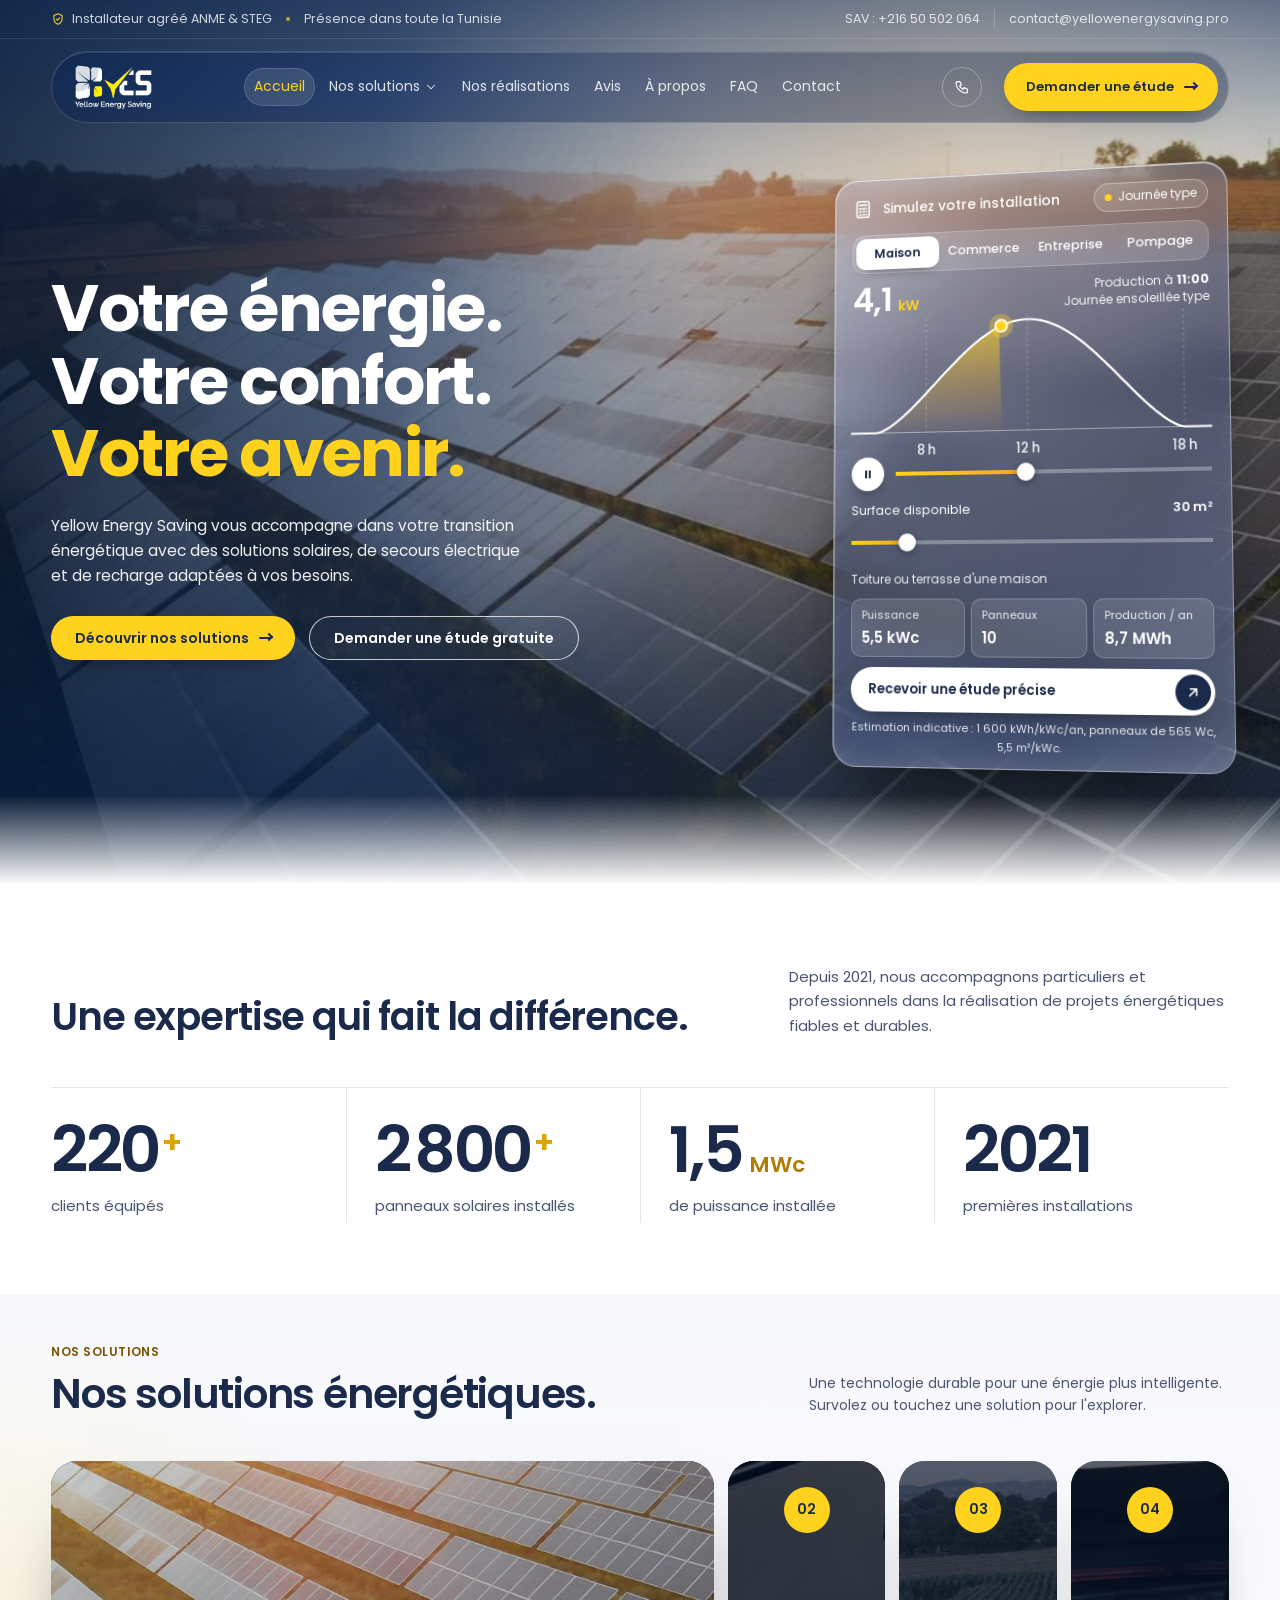
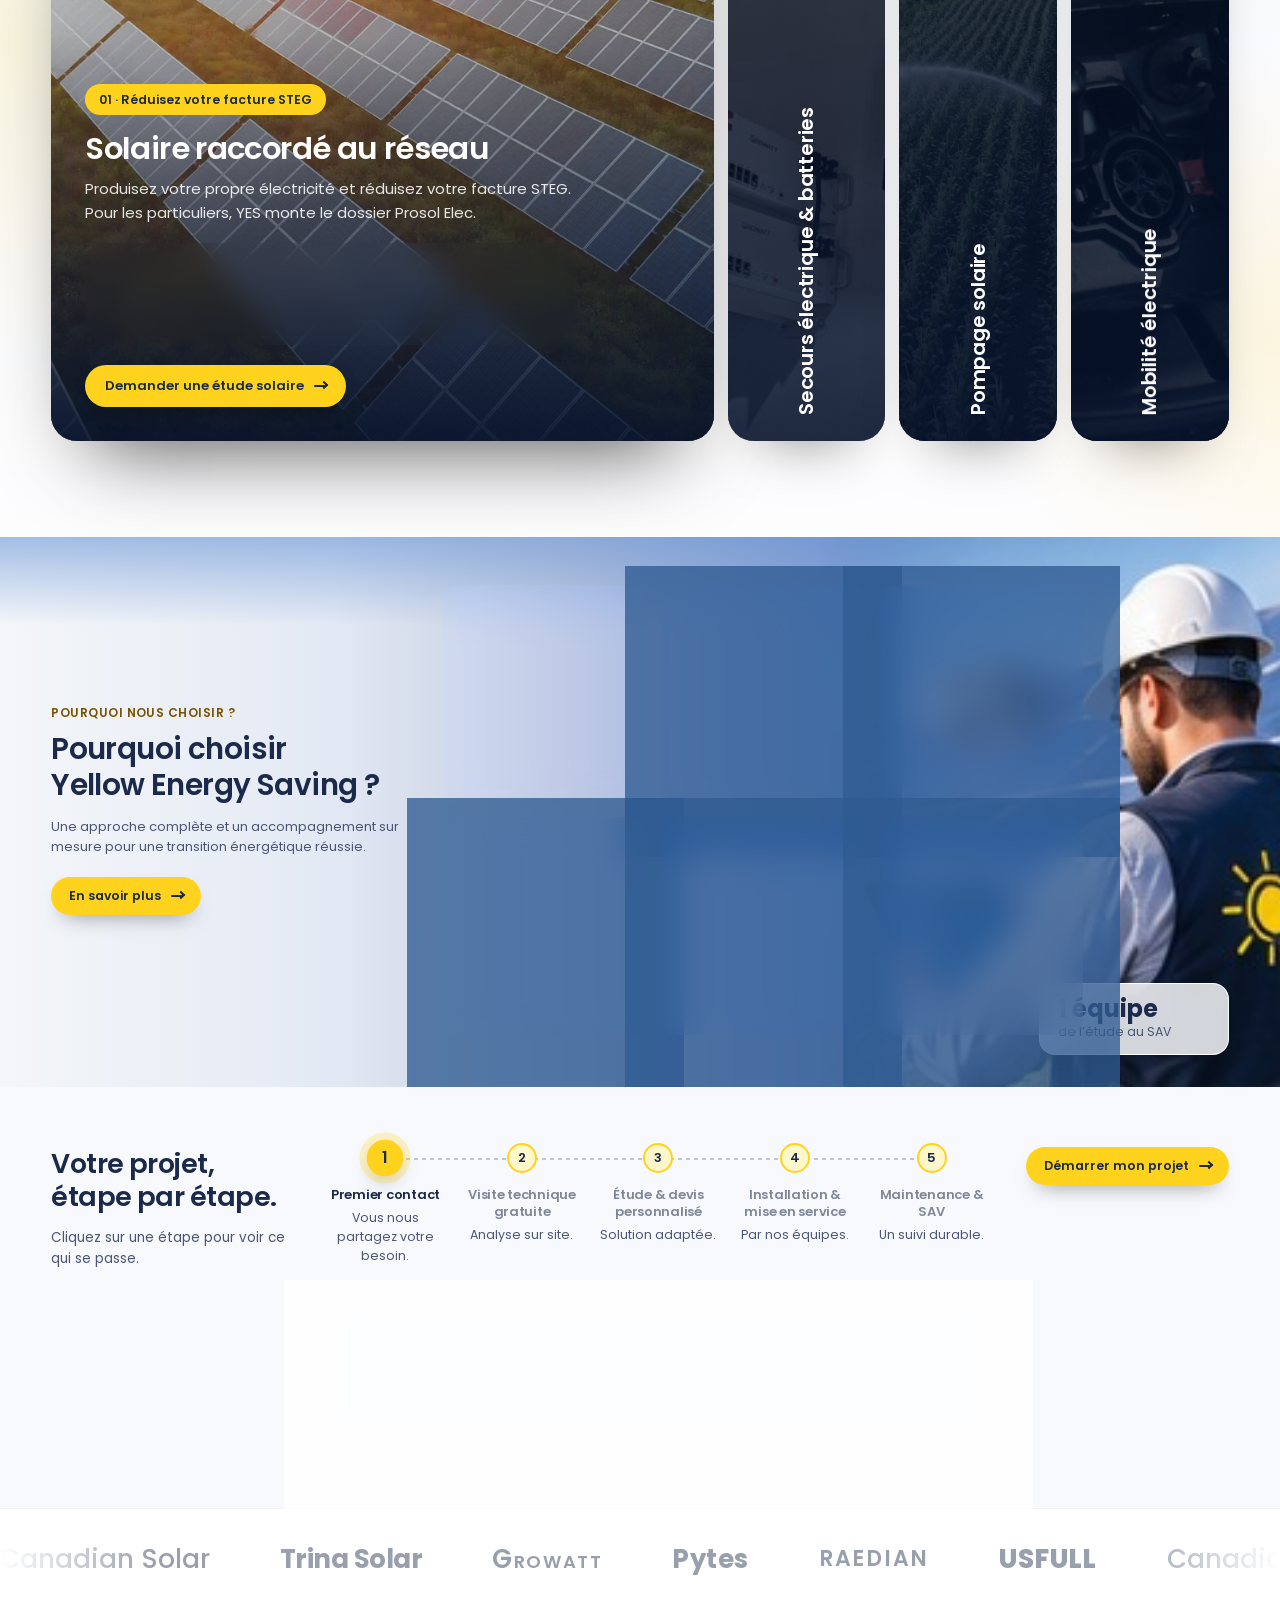
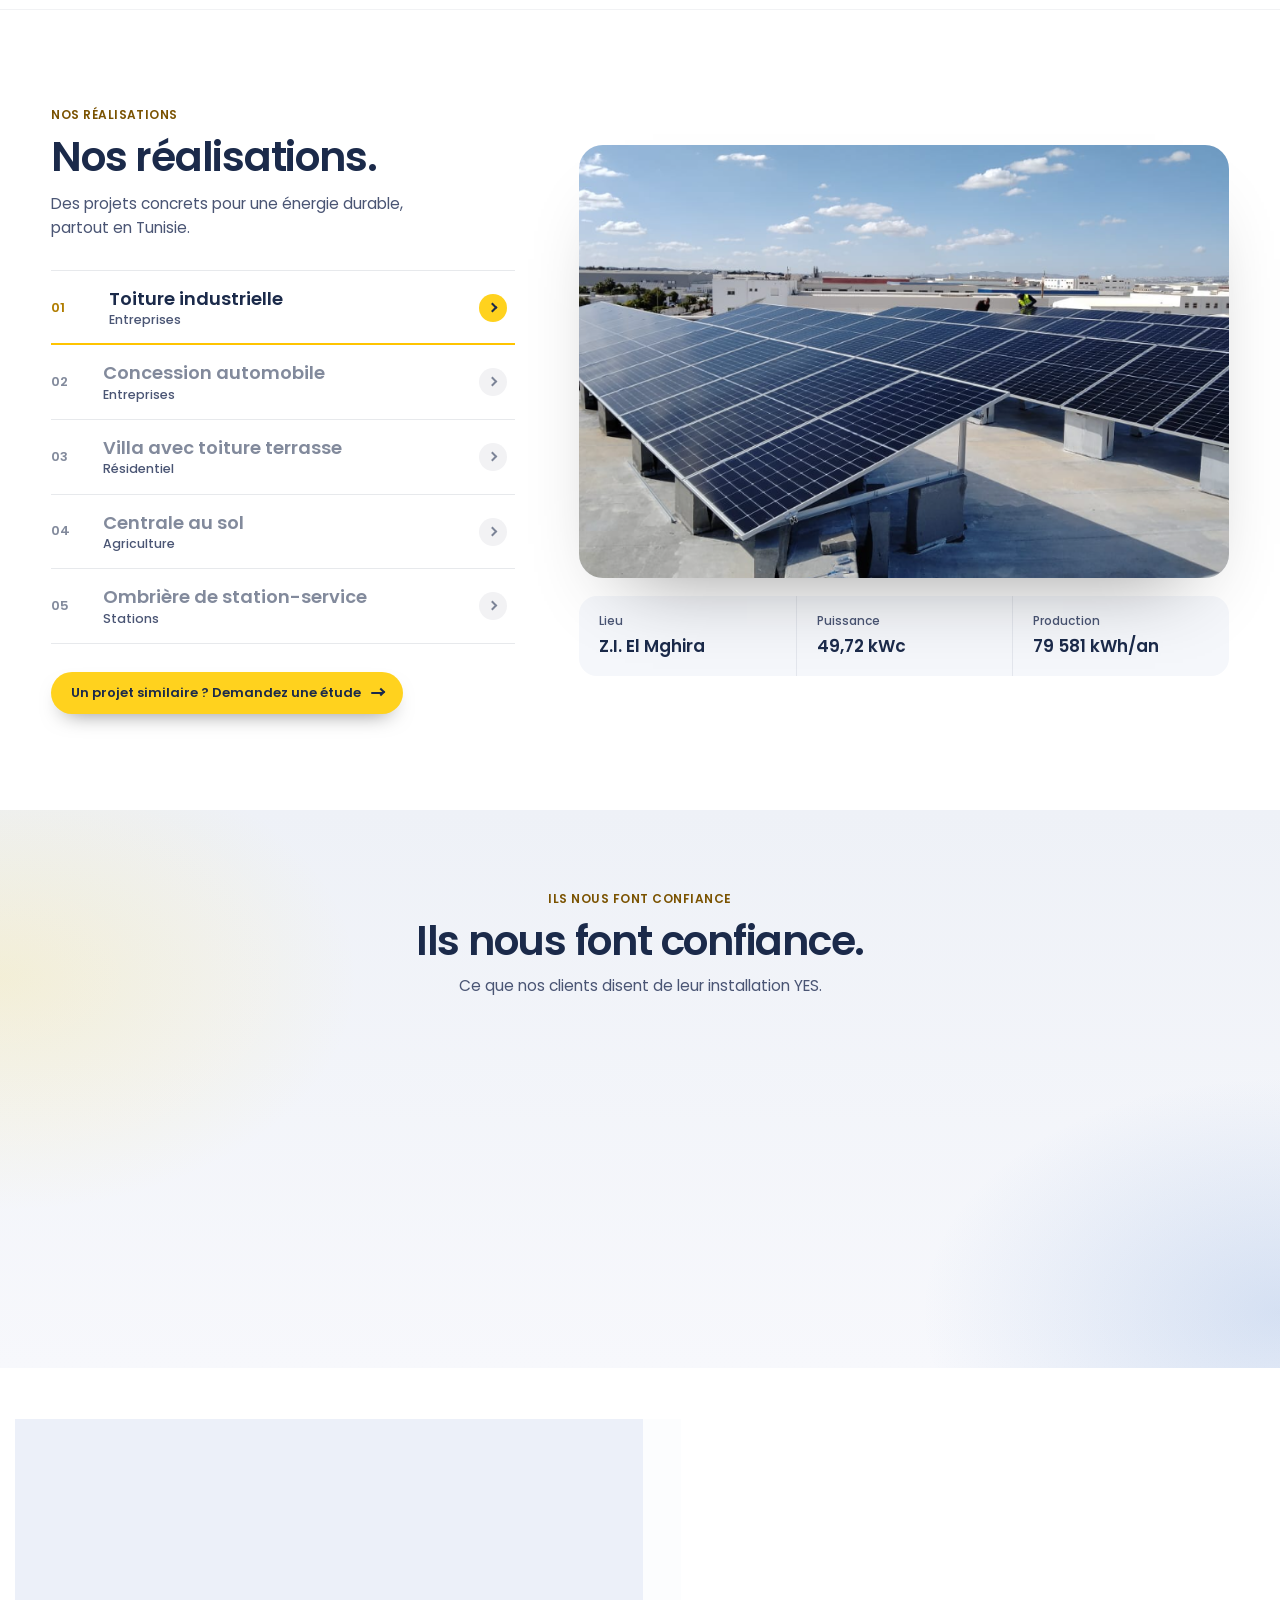
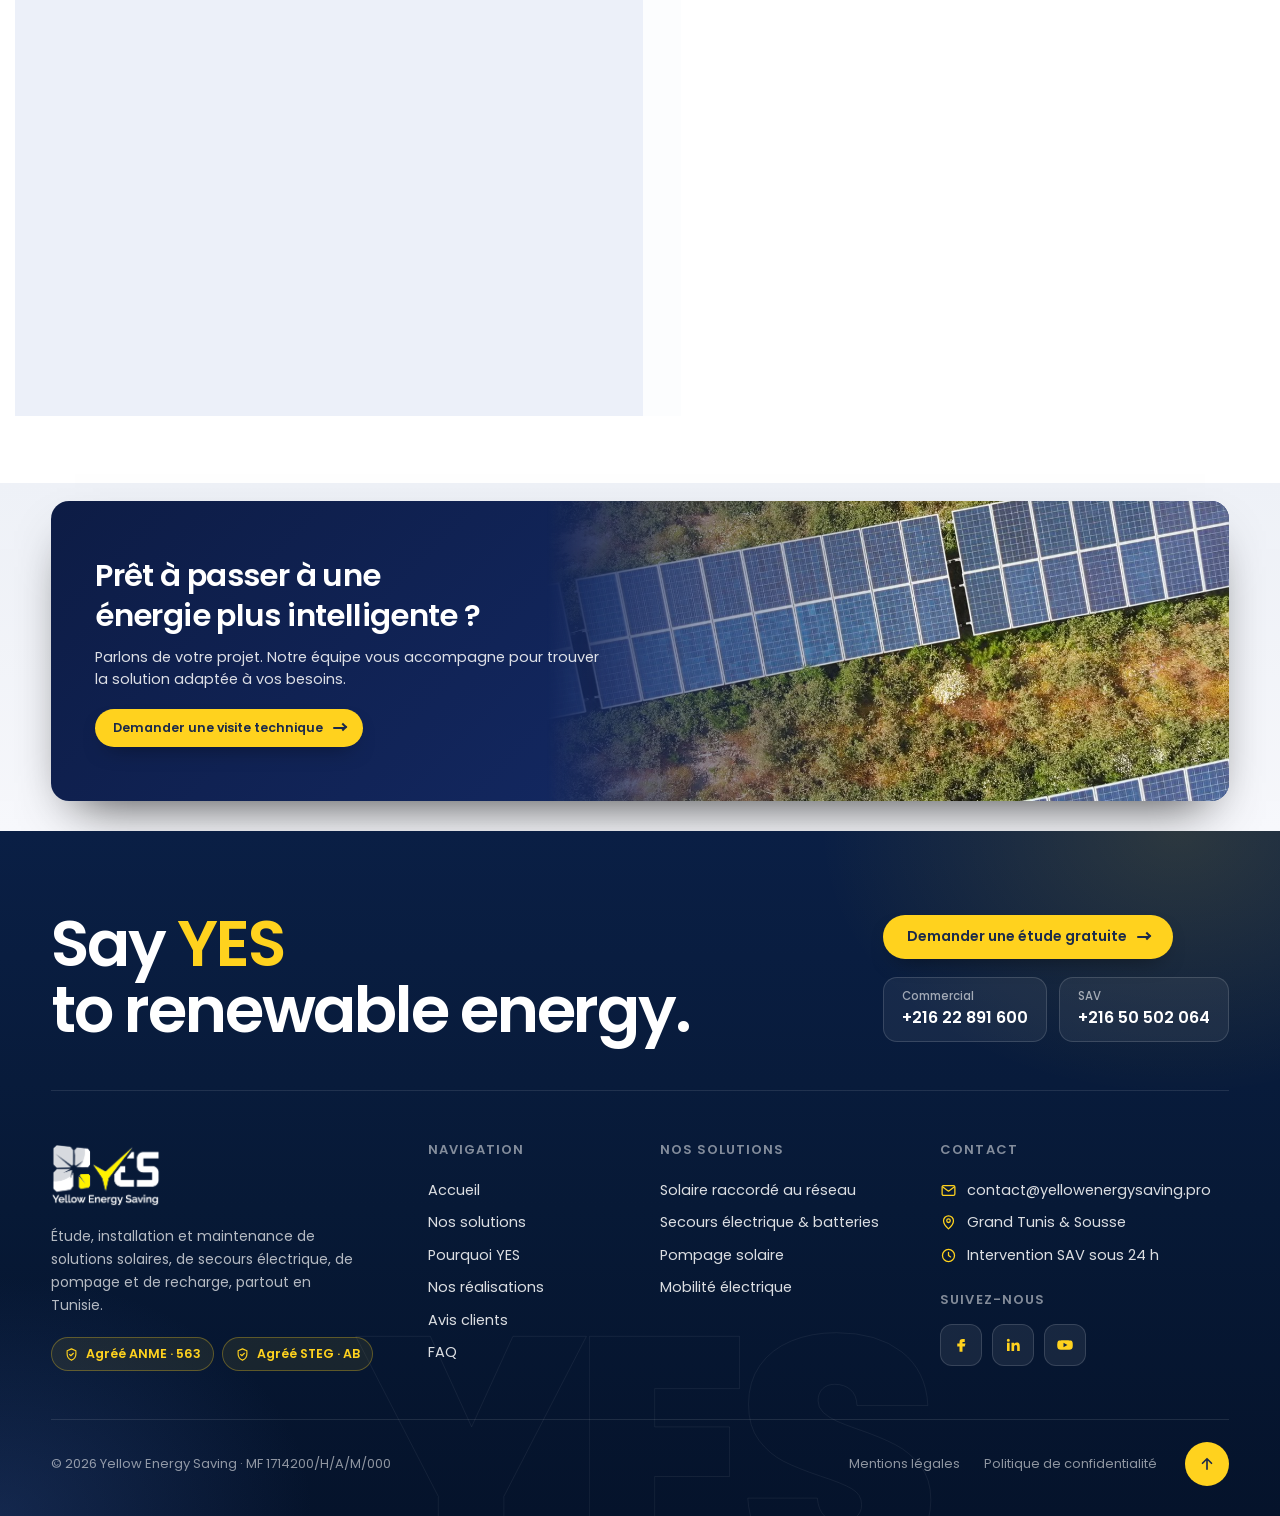
==== index.html @ ee6e2dfb "Landing page YES – Yellow Energy Saving Co-Authored-By: Claude Opus 5.5 <noreply@anthropic.com>" ====
<!doctype html>
<html lang="fr">
<head>
  <meta charset="utf-8" />
  <meta name="viewport" content="width=device-width, initial-scale=1" />
  <title>YES – Yellow Energy Saving · Votre énergie. Votre confort. Votre avenir.</title>
  <meta name="description" content="Yellow Energy Saving vous accompagne dans votre transition énergétique avec des solutions solaires, de secours électrique et de recharge adaptées à vos besoins. Installateur agréé ANME & STEG." />
  <meta name="theme-color" content="#0f1d44" />
  <link rel="preconnect" href="https://fonts.googleapis.com" />
  <link rel="preconnect" href="https://fonts.gstatic.com" crossorigin />
  <link href="https://fonts.googleapis.com/css2?family=Poppins:ital,wght@0,400;0,500;0,600;0,700;1,400&display=swap" rel="stylesheet" />
  <link rel="icon" href="assets/img/logo-yes.png" />
  <link rel="stylesheet" href="assets/css/styles.css?v=2" />
  <script>document.documentElement.classList.add("js");</script>
</head>
<body>
  <a class="skip" href="#contenu">Aller au contenu</a>

  <!-- ================= En-tête premium ================= -->
  <header class="header phead" data-header>
    <div class="phead__strip">
      <div class="container phead__strip-inner">
        <p class="phead__trust">
          <span><svg viewBox="0 0 24 24" aria-hidden="true"><path d="M12 3 5 6v5c0 4.5 3 8.2 7 10 4-1.8 7-5.5 7-10V6z" /><path d="m9 12 2 2 4-4" /></svg>Installateur agréé ANME &amp; STEG</span>
          <span class="phead__dot" aria-hidden="true"></span>
          <span>Présence dans toute la Tunisie</span>
        </p>
        <p class="phead__quick">
          <a href="tel:+21650502064">SAV : +216 50 502 064</a>
          <a href="mailto:contact@yellowenergysaving.pro">contact@yellowenergysaving.pro</a>
        </p>
      </div>
    </div>

    <div class="container">
      <div class="header__bar phead__bar">
        <a href="#accueil" class="logo" aria-label="YES – Yellow Energy Saving, accueil">
          <img class="logo__img" src="assets/img/logo-yes-blanc.png" alt="YES – Yellow Energy Saving" width="900" height="524" />
        </a>

        <nav class="nav" id="nav" aria-label="Navigation principale" data-nav>
          <span class="nav__pill" aria-hidden="true" data-nav-pill></span>
          <a href="#accueil" class="is-active">Accueil</a>
          <div class="nav__drop">
            <button type="button" class="nav__drop-btn" aria-expanded="false" aria-controls="menu-solutions">
              Nos solutions
              <svg viewBox="0 0 24 24" aria-hidden="true"><path d="m6 9 6 6 6-6" /></svg>
            </button>
            <div class="nav__menu mega" id="menu-solutions">
              <a href="#solutions" class="mega__item">
                <span class="mega__icon"><svg viewBox="0 0 24 24" aria-hidden="true"><path d="M3 4h18l-2 11H5z" /><path d="M4 9.5h16M9 4l-.7 11M15 4l.7 11M12 15v4m-4 0h8" /></svg></span>
                <span><strong>Solaire raccordé au réseau</strong><small>Réduisez votre facture STEG</small></span>
              </a>
              <a href="#solutions" class="mega__item">
                <span class="mega__icon"><svg viewBox="0 0 24 24" aria-hidden="true"><rect x="6" y="4" width="12" height="17" rx="2" /><path d="M10 2h4M12.5 8 10 13h4l-2.5 5" /></svg></span>
                <span><strong>Secours électrique &amp; batteries</strong><small>Restez alimenté pendant les coupures</small></span>
              </a>
              <a href="#solutions" class="mega__item">
                <span class="mega__icon"><svg viewBox="0 0 24 24" aria-hidden="true"><path d="M12 3.5s6 6.4 6 10.5a6 6 0 0 1-12 0c0-4.1 6-10.5 6-10.5z" /></svg></span>
                <span><strong>Pompage solaire</strong><small>Irriguez sans réseau ni gasoil</small></span>
              </a>
              <a href="#solutions" class="mega__item">
                <span class="mega__icon"><svg viewBox="0 0 24 24" aria-hidden="true"><path d="M9 3v5m6-5v5M7 8h10v3a5 5 0 0 1-10 0zm5 8v5" /></svg></span>
                <span><strong>Mobilité électrique</strong><small>Rechargez chez vous ou au bureau</small></span>
              </a>
            </div>
          </div>
          <a href="#realisations">Nos réalisations</a>
          <a href="#avis">Avis</a>
          <a href="#apropos">À propos</a>
          <a href="#faq">FAQ</a>
          <a href="#contact">Contact</a>
        </nav>

        <a href="tel:+21622891600" class="header__phone phead__phone" aria-label="Appeler le +216 22 891 600">
          <span class="phead__phone-ic"><svg viewBox="0 0 24 24" aria-hidden="true"><path d="M5 4h4l2 5-2.5 1.5a11 11 0 0 0 5 5L15 13l5 2v4a2 2 0 0 1-2 2A16 16 0 0 1 3 6a2 2 0 0 1 2-2z" /></svg></span>
          <span class="phead__phone-txt"><small>Commercial</small>+216 22 891 600</span>
        </a>
        <a href="#contact" class="btn btn--yellow btn--sm">Demander une étude <span class="arr" aria-hidden="true"></span></a>
        <button class="burger" type="button" aria-expanded="false" aria-controls="nav" aria-label="Ouvrir le menu" data-burger><span></span><span></span></button>
        <span class="phead__progress" aria-hidden="true" data-progress></span>
      </div>
    </div>
  </header>

  <main id="contenu">
    <!-- ================= Hero ================= -->
    <section class="hero" id="accueil">
      <!-- Vidéo du hero : survol de panneaux solaires à l'heure dorée (Mixkit, licence gratuite usage commercial : https://mixkit.co/license/#videoFree).
           Chargée seulement sur ordinateur, sans mouvement réduit ni économiseur de données ; sinon l'image fixe (poster) s'affiche. -->
      <div class="hero__bg" aria-hidden="true" data-hero-bg>
        <video class="hero__media" muted loop playsinline preload="none" poster="assets/img/hero-poster.jpg" data-src="assets/video/hero-solaire.mp4" data-hero-video></video>
      </div>
      <div class="hero__shade" aria-hidden="true"></div>
      <div class="hero__vignette" aria-hidden="true"></div>
      <button type="button" class="hero__pause" aria-label="Mettre la vidéo en pause" data-hero-pause hidden>
        <svg viewBox="0 0 24 24" aria-hidden="true" class="fill" data-ic-pause><rect x="7" y="5" width="3.5" height="14" rx="1" /><rect x="13.5" y="5" width="3.5" height="14" rx="1" /></svg>
        <svg viewBox="0 0 24 24" aria-hidden="true" class="fill" data-ic-play hidden><path d="M8 5v14l11-7z" /></svg>
      </button>
      <div class="container hero__inner">
        <div class="hero__copy">
        <h1 class="hero__title">
          <span class="line"><span>Votre énergie.</span></span>
          <span class="line"><span>Votre confort.</span></span>
          <span class="line line--yellow"><span>Votre avenir.</span></span>
        </h1>
        <p class="hero__lead">Yellow Energy Saving vous accompagne dans votre transition énergétique avec des solutions solaires, de secours électrique et de recharge adaptées à vos besoins.</p>
        <div class="hero__cta">
          <a href="#solutions" class="btn btn--yellow">Découvrir nos solutions <span class="arr" aria-hidden="true"></span></a>
          <a href="#contact" class="btn btn--outline">Demander une étude gratuite</a>
        </div>
        </div>

        <!-- Simulateur : estimation indicative, hypothèses affichées sous la carte -->
        <div class="sim-stage">
          <div class="sim" role="group" aria-labelledby="sim-title" data-sim>
            <div class="sim__head">
              <h2 id="sim-title">
                <svg viewBox="0 0 24 24" aria-hidden="true"><rect x="5" y="3" width="14" height="18" rx="2.5" /><path d="M8 7h8M8 11h2m2 0h2m2 0h0M8 14.5h2m2 0h2m2 0h0M8 18h2m2 0h2m2 0h0" /></svg>
                Simulez votre installation
              </h2>
              <span class="sim__live is-on" data-sim-live>Journée type</span>
            </div>

            <div class="sim__tabs" role="radiogroup" aria-label="Type de projet" data-sim-tabs></div>

            <div class="sim__now">
              <p class="sim__kw"><span data-sim-kw>3,7</span><small>kW</small></p>
              <p class="sim__time">Production à <strong data-sim-clock>10:15</strong><br />Journée ensoleillée type</p>
            </div>

            <svg class="sim__chart" viewBox="0 0 300 126" role="img" aria-label="Courbe de production solaire sur la journée" data-sim-chart></svg>

            <div class="sim__player">
              <button class="sim__play" type="button" aria-label="Mettre la journée en pause" data-sim-play>
                <svg viewBox="0 0 24 24" aria-hidden="true" class="fill" data-icon-pause><rect x="7" y="5" width="3.5" height="14" rx="1" /><rect x="13.5" y="5" width="3.5" height="14" rx="1" /></svg>
                <svg viewBox="0 0 24 24" aria-hidden="true" class="fill" data-icon-play hidden><path d="M8 5v14l11-7z" /></svg>
              </button>
              <input type="range" class="range" min="6" max="18" step="0.25" value="10.25" aria-label="Heure de la journée" data-sim-hour />
            </div>

            <div class="sim__area">
              <div class="sim__row"><label for="sim-area">Surface disponible</label><strong data-sim-area-out>30 m²</strong></div>
              <input id="sim-area" type="range" class="range" data-sim-area />
              <p class="sim__hint" data-sim-hint>Toiture ou terrasse d'une maison</p>
            </div>

            <dl class="sim__stats">
              <div><dt>Puissance</dt><dd data-sim-kwc>5,5 kWc</dd></div>
              <div><dt>Panneaux</dt><dd data-sim-modules>10</dd></div>
              <div><dt>Production / an</dt><dd data-sim-yearly>8,7 MWh</dd></div>
            </dl>

            <a href="#contact" class="sim__cta" data-sim-cta>
              Recevoir une étude précise
              <span class="sim__cta-dot"><svg viewBox="0 0 24 24" aria-hidden="true"><path d="M7 17 17 7M8 7h9v9" /></svg></span>
            </a>
            <p class="sim__note">Estimation indicative : 1 600 kWh/kWc/an, panneaux de 565 Wc, 5,5 m²/kWc.</p>
          </div>
        </div>
      </div>
    </section>

    <!-- ================= Chiffres (verre) ================= -->
    <!-- Chiffres issus du dossier entreprise (historique des ventes sept. 2021 – sept. 2026) : à confirmer avant publication. -->
    <section class="kfig" aria-labelledby="stats-title">
      <div class="container">
        <div class="kfig__head" data-reveal>
          <h2 id="stats-title">Une expertise qui fait la différence.</h2>
          <p>Depuis 2021, nous accompagnons particuliers et professionnels dans la réalisation de projets énergétiques fiables et durables.</p>
        </div>
        <dl class="kfig__row" data-reveal style="--d:1">
          <div class="kfig__item"><dt><span data-count="220">220</span><sup>+</sup></dt><dd>clients équipés</dd></div>
          <div class="kfig__item"><dt><span data-count="2800" data-group>2 800</span><sup>+</sup></dt><dd>panneaux solaires installés</dd></div>
          <div class="kfig__item"><dt><span data-count="1.5" data-decimals="1">1,5</span><small>MWc</small></dt><dd>de puissance installée</dd></div>
          <div class="kfig__item"><dt>2021</dt><dd>premières installations</dd></div>
        </dl>
      </div>
    </section>

    <!-- ================= Solutions : panneaux extensibles ================= -->
    <!-- Visuels : Mixkit (licence gratuite, usage commercial) + photo réelle YES pour le secours. -->
    <section class="solutions" id="solutions" aria-labelledby="sol-title">
      <div class="container">
        <header class="solutions__head" data-reveal>
          <div>
            <p class="kicker">Nos solutions</p>
            <h2 id="sol-title">Nos solutions énergétiques.</h2>
          </div>
          <p>Une technologie durable pour une énergie plus intelligente. Survolez ou touchez une solution pour l'explorer.</p>
        </header>

        <div class="panels" data-panels data-reveal style="--d:1">
          <article class="pan is-open" data-accent="#ffd21e">
            <img class="pan__img" src="assets/img/sol-solaire.jpg" alt="" width="1280" height="720" loading="lazy" decoding="async" />
            <button type="button" class="pan__trigger" aria-expanded="true" aria-controls="pan-1">
              <span class="pan__num">01</span>
              <span class="pan__vtitle">Solaire raccordé au réseau</span>
              <span class="sr-only">: afficher les détails</span>
            </button>
            <div class="pan__content" id="pan-1">
              <span class="pan__tag">01 · Réduisez votre facture STEG</span>
              <h3>Solaire raccordé au réseau</h3>
              <p>Produisez votre propre électricité et réduisez votre facture STEG. Pour les particuliers, YES monte le dossier Prosol Elec.</p>
              <dl class="pan__facts">
                <div><dt>23,5 %</dt><dd>rendement panneaux Trina N-type</dd></div>
                <div><dt>98,4 %</dt><dd>rendement onduleurs Growatt</dd></div>
              </dl>
              <a class="btn btn--yellow btn--sm" href="mailto:contact@yellowenergysaving.pro?subject=Demande%20d%27%C3%A9tude%20%E2%80%93%20Solaire%20raccord%C3%A9%20au%20r%C3%A9seau">Demander une étude solaire <span class="arr" aria-hidden="true"></span></a>
            </div>
          </article>

          <article class="pan">
            <img class="pan__img pan__img--top" src="assets/img/sol-secours.jpg" alt="" width="700" height="525" loading="lazy" decoding="async" />
            <button type="button" class="pan__trigger" aria-expanded="false" aria-controls="pan-2">
              <span class="pan__num">02</span>
              <span class="pan__vtitle">Secours électrique &amp; batteries</span>
              <span class="sr-only">: afficher les détails</span>
            </button>
            <div class="pan__content" id="pan-2">
              <span class="pan__tag">02 · Restez alimenté pendant les coupures</span>
              <h3>Secours électrique &amp; batteries</h3>
              <p>Gardez vos équipements essentiels alimentés, même pendant les coupures STEG. Silencieux, sans carburant, évolutif.</p>
              <dl class="pan__facts">
                <div><dt>&lt; 20 ms</dt><dd>pour prendre le relais</dd></div>
                <div><dt>10 ans</dt><dd>garantie batteries Pytes</dd></div>
              </dl>
              <a class="btn btn--yellow btn--sm" href="mailto:contact@yellowenergysaving.pro?subject=Demande%20d%27%C3%A9tude%20%E2%80%93%20Secours%20%C3%A9lectrique%20et%20batteries">Demander une étude de secours <span class="arr" aria-hidden="true"></span></a>
            </div>
          </article>

          <article class="pan">
            <img class="pan__img" src="assets/img/sol-pompage.jpg" alt="" width="1280" height="720" loading="lazy" decoding="async" />
            <button type="button" class="pan__trigger" aria-expanded="false" aria-controls="pan-3">
              <span class="pan__num">03</span>
              <span class="pan__vtitle">Pompage solaire</span>
              <span class="sr-only">: afficher les détails</span>
            </button>
            <div class="pan__content" id="pan-3">
              <span class="pan__tag">03 · Irriguez sans réseau ni gasoil</span>
              <h3>Pompage solaire</h3>
              <p>Exploitez l'énergie du soleil pour irriguer vos terres et alimenter vos installations en eau.</p>
              <dl class="pan__facts">
                <div><dt>20 CV</dt><dd>pompes jusqu'à</dd></div>
                <div><dt>0 L</dt><dd>de gasoil</dd></div>
              </dl>
              <a class="btn btn--yellow btn--sm" href="mailto:contact@yellowenergysaving.pro?subject=Demande%20d%27%C3%A9tude%20%E2%80%93%20Pompage%20solaire">Demander une étude de pompage <span class="arr" aria-hidden="true"></span></a>
            </div>
          </article>

          <article class="pan">
            <img class="pan__img" src="assets/img/sol-mobilite.jpg" alt="" width="1280" height="720" loading="lazy" decoding="async" />
            <button type="button" class="pan__trigger" aria-expanded="false" aria-controls="pan-4">
              <span class="pan__num">04</span>
              <span class="pan__vtitle">Mobilité électrique</span>
              <span class="sr-only">: afficher les détails</span>
            </button>
            <div class="pan__content" id="pan-4">
              <span class="pan__tag">04 · Rechargez chez vous ou au bureau</span>
              <h3>Mobilité électrique</h3>
              <p>Rechargez votre véhicule à domicile ou équipez votre parking professionnel. Bornes pilotées par application.</p>
              <dl class="pan__facts">
                <div><dt>1 642 DT</dt><dd>borne NORA, dès (HT, hors pose)</dd></div>
                <div><dt>3 ans</dt><dd>de garantie</dd></div>
              </dl>
              <a class="btn btn--yellow btn--sm" href="mailto:contact@yellowenergysaving.pro?subject=Demande%20d%27%C3%A9tude%20%E2%80%93%20Borne%20de%20recharge">Demander une étude de borne <span class="arr" aria-hidden="true"></span></a>
            </div>
          </article>
        </div>
      </div>
    </section>

    <!-- ================= Pourquoi ================= -->
    <section class="why" id="apropos" aria-labelledby="why-title">
      <div class="why__photo"><img src="assets/img/technicien.jpg" alt="" width="324" height="204" loading="lazy" />
        <p class="why__badge" aria-live="polite"><strong data-why-v>1 équipe</strong><span data-why-l>de l’étude au SAV</span></p>
      </div>
      <div class="container why__inner">
        <div class="why__intro" data-reveal>
          <p class="kicker">Pourquoi nous choisir ?</p>
          <h2 id="why-title">Pourquoi choisir<br />Yellow Energy Saving ?</h2>
          <p>Une approche complète et un accompagnement sur mesure pour une transition énergétique réussie.</p>
          <a href="#contact" class="btn btn--yellow btn--xs">En savoir plus <span class="arr" aria-hidden="true"></span></a>
        </div>
        <ul class="why__cards" data-why-cards>
          <li class="card glass-light" data-reveal style="--d:0" data-value="1 équipe" data-label="de l’étude au SAV">
            <button type="button" class="card__btn" aria-expanded="false">
              <span class="card__glow" aria-hidden="true"></span>
              <span class="card__icon"><svg viewBox="0 0 24 24" aria-hidden="true"><circle cx="9" cy="7" r="3" /><path d="M3 20a6 6 0 0 1 12 0M16 4.5a3 3 0 0 1 0 5.8M18 14a6 6 0 0 1 3 6" /></svg></span>
              <h3>Accompagnement complet</h3><p>De l'étude à la maintenance</p>
              <span class="card__more">Étude, démarches STEG et ANME, pose et SAV par la même équipe.</span>
            </button>
          </li>
          <li class="card glass-light" data-reveal style="--d:1" data-value="Gratuite" data-label="visite technique sur site">
            <button type="button" class="card__btn" aria-expanded="false">
              <span class="card__glow" aria-hidden="true"></span>
              <span class="card__icon"><svg viewBox="0 0 24 24" aria-hidden="true"><rect x="3" y="3" width="18" height="18" rx="3" /><path d="M7 16V12m5 4V8m5 8v-6" /></svg></span>
              <h3>Solutions sur mesure</h3><p>Selon votre consommation</p>
              <span class="card__more">Dimensionné sur vos factures STEG et vos usages réels.</span>
            </button>
          </li>
          <li class="card glass-light" data-reveal style="--d:2" data-value="TÜV" data-label="matériel certifié">
            <button type="button" class="card__btn" aria-expanded="false">
              <span class="card__glow" aria-hidden="true"></span>
              <span class="card__icon"><svg viewBox="0 0 24 24" aria-hidden="true"><circle cx="12" cy="9" r="6" /><path d="m9.5 9 1.8 1.8L15 7.3M8.5 14.5 7 21l5-2.5 5 2.5-1.5-6.5" /></svg></span>
              <h3>Équipements certifiés</h3><p>Des marques reconnues</p>
              <span class="card__more">Canadian Solar, Trina, Growatt, Pytes, RAEDIAN.</span>
            </button>
          </li>
          <li class="card glass-light" data-reveal style="--d:3" data-value="ANME &amp; STEG" data-label="installateur agréé">
            <button type="button" class="card__btn" aria-expanded="false">
              <span class="card__glow" aria-hidden="true"></span>
              <span class="card__icon"><svg viewBox="0 0 24 24" aria-hidden="true"><path d="M12 21s-7-6.2-7-11.5a7 7 0 0 1 14 0C19 14.8 12 21 12 21z" /><circle cx="12" cy="9.5" r="2.5" /></svg></span>
              <h3>Expertise locale</h3><p>Une équipe en Tunisie</p>
              <span class="card__more">Grand Tunis, Sousse et toute la Tunisie.</span>
            </button>
          </li>
          <li class="card glass-light" data-reveal style="--d:4" data-value="24 h" data-label="pour intervenir en cas de panne">
            <button type="button" class="card__btn" aria-expanded="false">
              <span class="card__glow" aria-hidden="true"></span>
              <span class="card__icon"><svg viewBox="0 0 24 24" aria-hidden="true"><path d="M4 14v-2a8 8 0 0 1 16 0v2" /><rect x="3.5" y="13" width="4" height="6" rx="1.5" /><rect x="16.5" y="13" width="4" height="6" rx="1.5" /></svg></span>
              <h3>SAV réactif</h3><p>Un suivi de proximité</p>
              <span class="card__more">2 visites préventives par an et suivi à distance.</span>
            </button>
          </li>
          <li class="card glass-light" data-reveal style="--d:5" data-value="Évolutif" data-label="commencez petit, complétez plus tard">
            <button type="button" class="card__btn" aria-expanded="false">
              <span class="card__glow" aria-hidden="true"></span>
              <span class="card__icon"><svg viewBox="0 0 24 24" aria-hidden="true"><path d="M12 21v-9M12 12c0-4 3-7 7-7 0 4-3 7-7 7zM12 15c0-3-2.5-5.5-6-5.5 0 3 2.5 5.5 6 5.5z" /></svg></span>
              <h3>Installations évolutives</h3><p>Des solutions durables</p>
              <span class="card__more">Ajoutez batteries, panneaux ou borne plus tard.</span>
            </button>
          </li>
        </ul>
      </div>
    </section>

    <!-- ================= Étapes : parcours interactif ================= -->
    <section class="steps steps--live" aria-labelledby="steps-title">
      <div class="container steps__inner">
        <div class="steps__intro" data-reveal>
          <h2 id="steps-title">Votre projet,<br />étape par étape.</h2>
          <p class="steps__hint">Cliquez sur une étape pour voir ce qui se passe.</p>
        </div>

        <div class="journey" data-journey>
          <div class="journey__rail">
            <div class="steps__line" aria-hidden="true"><span data-journey-fill></span></div>
            <div class="journey__runner" aria-hidden="true" data-journey-runner></div>
            <ol class="steps__list" role="tablist" aria-label="Étapes de votre projet">
              <li><button type="button" role="tab" id="jt-1" aria-controls="jp-1" aria-selected="true"><span class="num">1</span><h3>Premier contact</h3><p>Vous nous partagez votre besoin.</p></button></li>
              <li><button type="button" role="tab" id="jt-2" aria-controls="jp-2" aria-selected="false" tabindex="-1"><span class="num">2</span><h3>Visite technique gratuite</h3><p>Analyse sur site.</p></button></li>
              <li><button type="button" role="tab" id="jt-3" aria-controls="jp-3" aria-selected="false" tabindex="-1"><span class="num">3</span><h3>Étude &amp; devis personnalisé</h3><p>Solution adaptée.</p></button></li>
              <li><button type="button" role="tab" id="jt-4" aria-controls="jp-4" aria-selected="false" tabindex="-1"><span class="num">4</span><h3>Installation &amp; mise en service</h3><p>Par nos équipes.</p></button></li>
              <li><button type="button" role="tab" id="jt-5" aria-controls="jp-5" aria-selected="false" tabindex="-1"><span class="num">5</span><h3>Maintenance &amp; SAV</h3><p>Un suivi durable.</p></button></li>
            </ol>
          </div>

          <div class="journey__panels">
            <div class="jpanel is-active" role="tabpanel" id="jp-1" aria-labelledby="jt-1">
              <span class="jpanel__badge">Aujourd'hui</span>
              <div class="jpanel__text"><h4>Premier contact</h4><p>Par téléphone, WhatsApp ou e-mail : vous nous décrivez votre besoin, vos coupures ou votre facture STEG. Un conseiller vous rappelle pour organiser la visite.</p></div>
              <ul class="jpanel__who"><li><strong>Vous</strong>décrivez votre projet</li><li><strong>YES</strong>vous rappelle et planifie la visite</li></ul>
            </div>
            <div class="jpanel" role="tabpanel" id="jp-2" aria-labelledby="jt-2" hidden>
              <span class="jpanel__badge">Gratuite</span>
              <div class="jpanel__text"><h4>Visite technique gratuite</h4><p>Un technicien se déplace chez vous, relève votre toiture, votre tableau électrique et vos usages. Sans engagement.</p></div>
              <ul class="jpanel__who"><li><strong>Vous</strong>montrez le site et vos factures</li><li><strong>YES</strong>mesure et analyse sur place</li></ul>
            </div>
            <div class="jpanel" role="tabpanel" id="jp-3" aria-labelledby="jt-3" hidden>
              <span class="jpanel__badge">Sur mesure</span>
              <div class="jpanel__text"><h4>Étude &amp; devis personnalisé</h4><p>Une solution calculée sur votre consommation réelle. YES prend en charge les démarches STEG et ANME, et le dossier Prosol Elec pour les particuliers.</p></div>
              <ul class="jpanel__who"><li><strong>Vous</strong>validez le devis</li><li><strong>YES</strong>gère toutes les démarches</li></ul>
            </div>
            <div class="jpanel" role="tabpanel" id="jp-4" aria-labelledby="jt-4" hidden>
              <span class="jpanel__badge">72 h</span>
              <div class="jpanel__text"><h4>Installation &amp; mise en service</h4><p>Nos équipes posent et mettent en service votre système en 72 h pour une installation standard. Les projets d'entreprise suivent un planning détaillé.</p></div>
              <ul class="jpanel__who"><li><strong>Vous</strong>profitez de votre énergie</li><li><strong>YES</strong>installe, teste et vous explique tout</li></ul>
            </div>
            <div class="jpanel" role="tabpanel" id="jp-5" aria-labelledby="jt-5" hidden>
              <span class="jpanel__badge">24 h</span>
              <div class="jpanel__text"><h4>Maintenance &amp; SAV</h4><p>Deux visites de maintenance préventive par an, suivi à distance de votre installation et intervention sous 24 h en cas de panne.</p></div>
              <ul class="jpanel__who"><li><strong>Vous</strong>appelez le SAV au +216 50 502 064</li><li><strong>YES</strong>intervient sous 24 h</li></ul>
            </div>
          </div>
        </div>

        <a href="#contact" class="btn btn--yellow btn--xs steps__btn">Démarrer mon projet <span class="arr" aria-hidden="true"></span></a>
      </div>
    </section>

    <!-- ================= Partenaires : bande défilante ================= -->
    <section class="pband" aria-label="Nos partenaires">
      <div class="pband__strip">
        <!-- À REMPLACER : logos officiels des marques (fichiers SVG des fabricants). Noms en texte en attendant. -->
        <ul class="pband__track" aria-label="Marques partenaires">
          <li class="brand b-cs">Canadian Solar</li>
          <li class="brand b-tr">Trina Solar</li>
          <li class="brand b-gw">Growatt</li>
          <li class="brand b-py">Pytes</li>
          <li class="brand b-ra">RAEDIAN</li>
          <li class="brand b-us">USFULL</li>
          <li class="brand b-cs" aria-hidden="true">Canadian Solar</li>
          <li class="brand b-tr" aria-hidden="true">Trina Solar</li>
          <li class="brand b-gw" aria-hidden="true">Growatt</li>
          <li class="brand b-py" aria-hidden="true">Pytes</li>
          <li class="brand b-ra" aria-hidden="true">RAEDIAN</li>
          <li class="brand b-us" aria-hidden="true">USFULL</li>
        </ul>
        <ul class="pband__track" aria-hidden="true">
          <li class="brand b-cs" aria-hidden="true">Canadian Solar</li>
          <li class="brand b-tr" aria-hidden="true">Trina Solar</li>
          <li class="brand b-gw" aria-hidden="true">Growatt</li>
          <li class="brand b-py" aria-hidden="true">Pytes</li>
          <li class="brand b-ra" aria-hidden="true">RAEDIAN</li>
          <li class="brand b-us" aria-hidden="true">USFULL</li>
          <li class="brand b-cs" aria-hidden="true">Canadian Solar</li>
          <li class="brand b-tr" aria-hidden="true">Trina Solar</li>
          <li class="brand b-gw" aria-hidden="true">Growatt</li>
          <li class="brand b-py" aria-hidden="true">Pytes</li>
          <li class="brand b-ra" aria-hidden="true">RAEDIAN</li>
          <li class="brand b-us" aria-hidden="true">USFULL</li>
        </ul>
      </div>
    </section>

    <!-- ================= Réalisations : vitrine photo + liste de projets ================= -->
    <!-- Photos réelles de chantiers YES ; données issues du dossier entreprise et de l'offre technico-économique. -->
    <section class="showcase" id="realisations" aria-labelledby="work-title">
      <div class="container showcase__grid">
        <div class="showcase__side">
          <p class="kicker">Nos réalisations</p>
          <h2 id="work-title">Nos réalisations.</h2>
          <p class="showcase__lead">Des projets concrets pour une énergie durable, partout en Tunisie.</p>

          <ol class="plist" role="tablist" aria-label="Choisir une réalisation" data-plist>
            <li><button type="button" role="tab" aria-selected="true" aria-controls="showcase-view"
              data-img="assets/img/real-industrie.png" data-alt="Toiture industrielle couverte de 88 modules bifaciaux"
              data-facts="Lieu|Z.I. El Mghira;;Puissance|49,72 kWc;;Production|79 581 kWh/an">
              <span class="plist__num">01</span><span class="plist__name">Toiture industrielle<small>Entreprises</small></span><span class="plist__arrow" aria-hidden="true"></span>
            </button></li>
            <li><button type="button" role="tab" aria-selected="false" tabindex="-1" aria-controls="showcase-view"
              data-img="assets/img/real-concession.png" data-alt="Toiture d'une concession automobile équipée de panneaux solaires"
              data-facts="Lieu|Z.I. Mghira;;Puissance|35,52 kWc;;Secteur|Automobile">
              <span class="plist__num">02</span><span class="plist__name">Concession automobile<small>Entreprises</small></span><span class="plist__arrow" aria-hidden="true"></span>
            </button></li>
            <li><button type="button" role="tab" aria-selected="false" tabindex="-1" aria-controls="showcase-view"
              data-img="assets/img/real-villa.jpg" data-alt="Panneaux solaires posés par YES sur la terrasse d'une villa"
              data-facts="Type|Toiture terrasse;;Client|Particulier;;Secteur|Résidentiel">
              <span class="plist__num">03</span><span class="plist__name">Villa avec toiture terrasse<small>Résidentiel</small></span><span class="plist__arrow" aria-hidden="true"></span>
            </button></li>
            <li><button type="button" role="tab" aria-selected="false" tabindex="-1" aria-controls="showcase-view"
              data-img="assets/img/real-agricole.jpg" data-alt="Installation solaire au sol sur une exploitation agricole"
              data-facts="Type|Centrale au sol;;Usage|Pompage solaire;;Secteur|Agriculture">
              <span class="plist__num">04</span><span class="plist__name">Centrale au sol<small>Agriculture</small></span><span class="plist__arrow" aria-hidden="true"></span>
            </button></li>
            <li><button type="button" role="tab" aria-selected="false" tabindex="-1" aria-controls="showcase-view"
              data-img="assets/img/real-station.jpg" data-alt="Ombrière solaire d'une station-service"
              data-facts="Type|Ombrière solaire;;Secteur|Station-service;;Usage|Production solaire">
              <span class="plist__num">05</span><span class="plist__name">Ombrière de station-service<small>Stations</small></span><span class="plist__arrow" aria-hidden="true"></span>
            </button></li>
          </ol>

          <a href="#contact" class="btn btn--yellow btn--sm showcase__cta">Un projet similaire ? Demandez une étude <span class="arr" aria-hidden="true"></span></a>
        </div>

        <div class="showcase__view" id="showcase-view" role="tabpanel" aria-live="polite">
          <figure class="showcase__frame">
            <img class="showcase__img is-on" src="assets/img/real-industrie.png" alt="Toiture industrielle couverte de 88 modules bifaciaux" width="865" height="525" loading="lazy" decoding="async" />
          </figure>
          <dl class="showcase__facts" data-facts></dl>
        </div>
      </div>
    </section>

    <!-- ================= Avis clients ================= -->
    <section class="voices2 voices2--band" id="avis" aria-labelledby="voices-title">
      <div class="container">
        <div class="voices2__show" data-reveal>
          <p class="kicker">Ils nous font confiance</p>
          <h2 id="voices-title">Ils nous font confiance.</h2>
          <p class="voices2__lead">Ce que nos clients disent de leur installation YES.</p>

          <!-- ⚠ AVIS D'EXEMPLE (maquette / démonstration) : À REMPLACER par de vrais avis clients, publiés avec leur accord, AVANT la mise en ligne.
               Pour ajouter ou modifier un avis : éditer un bloc <li class="rv">. La boucle se crée automatiquement (copie faite par le script). -->
          <div class="rvm" data-rvm aria-roledescription="carrousel" aria-label="Avis de nos clients">
            <ul class="rvm__track" data-rvm-track>
              <li class="rv">
                <div class="rv__stars" aria-label="5 étoiles sur 5">★★★★★</div>
                <blockquote>« Une équipe professionnelle et à l'écoute. L'installation a été réalisée dans les meilleures conditions. »</blockquote>
                <p class="rv__who"><img src="assets/img/avatar.jpg" alt="" width="40" height="40" /><span><strong>Mohamed A.</strong><small>Client YES</small></span></p>
              </li>
              <li class="rv rv--dark">
                <div class="rv__stars" aria-label="5 étoiles sur 5">★★★★★</div>
                <blockquote>« Depuis l'installation de la batterie, plus aucune coupure ne nous arrête à la pharmacie. Le relais est instantané. »</blockquote>
                <p class="rv__who"><span class="rv__ini" aria-hidden="true">S</span><span><strong>Sonia B.</strong><small>Sousse · Secours électrique</small></span></p>
              </li>
              <li class="rv">
                <div class="rv__stars" aria-label="5 étoiles sur 5">★★★★★</div>
                <blockquote>« Visite rapide, devis clair et démarches STEG prises en charge. Notre facture a nettement baissé. »</blockquote>
                <p class="rv__who"><span class="rv__ini" aria-hidden="true">K</span><span><strong>Karim M.</strong><small>Ariana · Solaire résidentiel</small></span></p>
              </li>
              <li class="rv">
                <div class="rv__stars" aria-label="4 étoiles sur 5">★★★★<span class="rv__off">★</span></div>
                <blockquote>« Le pompage solaire a changé notre saison : plus de gasoil à acheter pour irriguer les oliviers. »</blockquote>
                <p class="rv__who"><span class="rv__ini" aria-hidden="true">H</span><span><strong>Hédi T.</strong><small>Kairouan · Pompage solaire</small></span></p>
              </li>
              <li class="rv rv--dark">
                <div class="rv__stars" aria-label="5 étoiles sur 5">★★★★★</div>
                <blockquote>« Borne installée en une journée, pilotée depuis le téléphone. Équipe sérieuse et ponctuelle. »</blockquote>
                <p class="rv__who"><span class="rv__ini" aria-hidden="true">Y</span><span><strong>Yassine R.</strong><small>Tunis · Borne de recharge</small></span></p>
              </li>
              <li class="rv">
                <div class="rv__stars" aria-label="5 étoiles sur 5">★★★★★</div>
                <blockquote>« SAV réactif : un technicien est passé le lendemain de notre appel. On se sent suivis. »</blockquote>
                <p class="rv__who"><span class="rv__ini" aria-hidden="true">L</span><span><strong>Leila K.</strong><small>Monastir · Solaire &amp; batteries</small></span></p>
              </li>
            </ul>
          </div>
        </div>
      </div>
    </section>

    <!-- ================= FAQ + Donnez votre avis ================= -->
    <section class="voices2 voices2--split" aria-label="Questions fréquentes et avis">
      <div class="container faqform">
        <div class="faq glass-light faq--inline" id="faq">
          <p class="kicker kicker--sm">FAQ</p>
          <h2>Vos questions, nos réponses.</h2>
          <div class="faq__list" data-faq>
            <div class="qa">
              <h3><button type="button" aria-expanded="false" aria-controls="qa1">Comment choisir la bonne installation solaire ?<span class="qa__plus" aria-hidden="true"></span></button></h3>
              <div class="qa__panel" id="qa1"><div><p>Tout part de votre consommation réelle et de la surface disponible. Lors de la visite technique gratuite, nous relevons votre toiture et vos usages, puis nous dimensionnons l'installation à partir de vos factures STEG.</p></div></div>
            </div>
            <div class="qa">
              <h3><button type="button" aria-expanded="false" aria-controls="qa2">Comment fonctionne une batterie de secours ?<span class="qa__plus" aria-hidden="true"></span></button></h3>
              <div class="qa__panel" id="qa2"><div><p>Batterie lithium et onduleur restent branchés en permanence : en cas de coupure STEG, ils prennent le relais en moins de 20 millisecondes, sans que vos appareils s'en aperçoivent.</p></div></div>
            </div>
            <div class="qa">
              <h3><button type="button" aria-expanded="false" aria-controls="qa3">La visite technique est-elle gratuite ?<span class="qa__plus" aria-hidden="true"></span></button></h3>
              <div class="qa__panel" id="qa3"><div><p>Oui, et sans engagement. Un technicien se déplace chez vous, puis nous vous envoyons une étude et un devis adaptés à votre consommation.</p></div></div>
            </div>
            <div class="qa">
              <h3><button type="button" aria-expanded="false" aria-controls="qa4">Est-ce que YES prend en charge les démarches STEG et ANME ?<span class="qa__plus" aria-hidden="true"></span></button></h3>
              <div class="qa__panel" id="qa4"><div><p>Oui. Installateur agréé ANME (code 563) et STEG (code AB), YES s’occupe des démarches de raccordement, et du dossier Prosol Elec pour les particuliers.</p></div></div>
            </div>
            <div class="qa">
              <h3><button type="button" aria-expanded="false" aria-controls="qa5">Combien de temps dure une installation ?<span class="qa__plus" aria-hidden="true"></span></button></h3>
              <div class="qa__panel" id="qa5"><div><p>72 heures pour une installation standard, mise en service comprise. Les projets d’entreprise suivent un planning détaillé établi avec vous.</p></div></div>
            </div>
            <div class="qa">
              <h3><button type="button" aria-expanded="false" aria-controls="qa6">Est-il possible d’ajouter des batteries plus tard ?<span class="qa__plus" aria-hidden="true"></span></button></h3>
              <div class="qa__panel" id="qa6"><div><p>Oui. Nos installations sont évolutives : vous pouvez commencer avec l’essentiel, puis ajouter des batteries, des panneaux ou une borne de recharge.</p></div></div>
            </div>
            <div class="qa">
              <h3><button type="button" aria-expanded="false" aria-controls="qa7">Proposez-vous des solutions de maintenance ?<span class="qa__plus" aria-hidden="true"></span></button></h3>
              <div class="qa__panel" id="qa7"><div><p>Oui : deux visites de maintenance préventive par an, un suivi à distance de votre installation et une intervention sous 24 h en cas de panne. SAV : +216 50 502 064.</p></div></div>
            </div>
          </div>
        </div>

        <div class="vform-shell" data-reveal style="--d:1">
          <form class="vform" novalidate data-vform>
            <div class="vform__left">
              <h3>Donnez votre avis</h3>
              <p class="vform__sub">Vous êtes client YES ? Votre retour nous aide à progresser et guide les prochains clients.</p>
              <fieldset class="rating">
              <legend>Votre note <span aria-hidden="true">*</span></legend>
              <div class="rating__stars" data-rating>
                <input type="radio" name="note" id="r5" value="5" /><label for="r5" title="Excellent">★<span class="sr-only">5 étoiles, excellent</span></label>
                <input type="radio" name="note" id="r4" value="4" /><label for="r4" title="Très bien">★<span class="sr-only">4 étoiles, très bien</span></label>
                <input type="radio" name="note" id="r3" value="3" /><label for="r3" title="Bien">★<span class="sr-only">3 étoiles, bien</span></label>
                <input type="radio" name="note" id="r2" value="2" /><label for="r2" title="Moyen">★<span class="sr-only">2 étoiles, moyen</span></label>
                <input type="radio" name="note" id="r1" value="1" /><label for="r1" title="Décevant">★<span class="sr-only">1 étoile, décevant</span></label>
              </div>
              <span class="rating__word" data-rating-word>Choisissez une note</span>
              <p class="vform__err" id="e-note"></p>
            </fieldset>
              <label class="vconsent">
              <input type="checkbox" name="publish" />
              <span>J'accepte que YES publie mon avis (prénom, initiale et ville) sur ce site.</span>
            </label>
              <button type="submit" class="btn btn--yellow btn--block">Envoyer mon avis <span class="arr" aria-hidden="true"></span></button>
            </div>
            <div class="vform__right">
              <div class="vrow">
              <div class="vfield">
                <label for="v-name">Prénom &amp; initiale <span aria-hidden="true">*</span></label>
                <input id="v-name" name="name" autocomplete="given-name" placeholder="Ex. Mohamed A." maxlength="60" aria-describedby="e-vname" />
                <p class="vform__err" id="e-vname"></p>
              </div>
              <div class="vfield">
                <label for="v-city">Ville</label>
                <input id="v-city" name="city" autocomplete="address-level2" placeholder="Ex. Sousse" maxlength="60" />
              </div>
            </div>
              <div class="vfield">
              <label for="v-type">Votre installation</label>
              <select id="v-type" name="type">
                <option value="">Choisir…</option>
                <option>Solaire raccordé au réseau</option>
                <option>Secours électrique &amp; batteries</option>
                <option>Pompage solaire</option>
                <option>Borne de recharge</option>
              </select>
            </div>
              <div class="vfield">
              <label for="v-msg">Votre avis <span aria-hidden="true">*</span></label>
              <textarea id="v-msg" name="message" rows="3" maxlength="600" placeholder="Qu'avez-vous apprécié ? Que pourrions-nous améliorer ?" aria-describedby="e-vmsg v-count"></textarea>
              <div class="vfield__foot"><p class="vform__err" id="e-vmsg"></p><span id="v-count" data-vcount-chars>0 / 600</span></div>
            </div>
            </div>
          </form>

          <div class="vdone" role="status" tabindex="-1" data-vdone hidden>
            <div class="vdone__stars" aria-hidden="true" data-vdone-stars>★★★★★</div>
            <h3>Merci pour votre avis !</h3>
            <p>Votre messagerie s'est ouverte avec votre avis pré-rempli : il vous reste à l'envoyer. Rien ne s'est ouvert ? Écrivez-nous à <a href="mailto:contact@yellowenergysaving.pro">contact@yellowenergysaving.pro</a>.</p>
            <button type="button" class="btn btn--outline-dark btn--sm" data-vreset>Donner un autre avis</button>
          </div>
        </div>
      </div>
    </section>

    <!-- ================= Partenaires · FAQ · CTA ================= -->
    <section class="trio">
      <div class="container trio__inner">

        <div class="cta" id="contact" data-reveal style="--d:2">
          <img class="cta__img" src="assets/img/cta-solaire.jpg" alt="" width="1280" height="720" loading="lazy" decoding="async" />
          <h2>Prêt à passer à une<br />énergie plus intelligente ?</h2>
          <p>Parlons de votre projet. Notre équipe vous accompagne pour trouver la solution adaptée à vos besoins.</p>
          <a class="btn btn--yellow btn--xs" href="mailto:contact@yellowenergysaving.pro?subject=Demande%20de%20visite%20technique%20gratuite&amp;body=Nom%20%26%20pr%C3%A9nom%20%3A%0AT%C3%A9l%C3%A9phone%20%3A%0AGouvernorat%20%3A%0ASolution%20souhait%C3%A9e%20%3A%0AMessage%20%3A%0A">Demander une visite technique <span class="arr" aria-hidden="true"></span></a>
        </div>
      </div>
    </section>
  </main>

  <!-- ================= Pied de page premium ================= -->
  <footer class="pfoot">
    <div class="pfoot__glow" aria-hidden="true"></div>
    <div class="container">
      <!-- Bandeau d'accroche -->
      <div class="pfoot__top">
        <p class="pfoot__statement">Say <span>YES</span><br />to renewable energy.</p>
        <div class="pfoot__actions">
          <a href="#contact" class="btn btn--yellow">Demander une étude gratuite <span class="arr" aria-hidden="true"></span></a>
          <div class="pfoot__lines">
            <a href="tel:+21622891600"><small>Commercial</small>+216 22 891 600</a>
            <a href="tel:+21650502064"><small>SAV</small>+216 50 502 064</a>
          </div>
        </div>
      </div>

      <!-- Colonnes -->
      <div class="pfoot__grid">
        <div class="pfoot__brand">
          <a href="#accueil" class="pfoot__logo" aria-label="YES – Yellow Energy Saving, retour en haut">
            <img src="assets/img/logo-yes-blanc.png" alt="YES – Yellow Energy Saving" width="900" height="524" loading="lazy" />
          </a>
          <p>Étude, installation et maintenance de solutions solaires, de secours électrique, de pompage et de recharge, partout en Tunisie.</p>
          <ul class="pfoot__badges" aria-label="Agréments">
            <li><svg viewBox="0 0 24 24" aria-hidden="true"><path d="M12 3 5 6v5c0 4.5 3 8.2 7 10 4-1.8 7-5.5 7-10V6z" /><path d="m9 12 2 2 4-4" /></svg>Agréé ANME · 563</li>
            <li><svg viewBox="0 0 24 24" aria-hidden="true"><path d="M12 3 5 6v5c0 4.5 3 8.2 7 10 4-1.8 7-5.5 7-10V6z" /><path d="m9 12 2 2 4-4" /></svg>Agréé STEG · AB</li>
          </ul>
        </div>

        <nav class="pfoot__col" aria-label="Navigation du pied de page">
          <h3>Navigation</h3>
          <a href="#accueil">Accueil</a>
          <a href="#solutions">Nos solutions</a>
          <a href="#apropos">Pourquoi YES</a>
          <a href="#realisations">Nos réalisations</a>
          <a href="#avis">Avis clients</a>
          <a href="#faq">FAQ</a>
        </nav>

        <nav class="pfoot__col" aria-label="Nos solutions">
          <h3>Nos solutions</h3>
          <a href="#solutions">Solaire raccordé au réseau</a>
          <a href="#solutions">Secours électrique &amp; batteries</a>
          <a href="#solutions">Pompage solaire</a>
          <a href="#solutions">Mobilité électrique</a>
        </nav>

        <div class="pfoot__col pfoot__contact">
          <h3>Contact</h3>
          <a href="mailto:contact@yellowenergysaving.pro"><svg viewBox="0 0 24 24" aria-hidden="true"><rect x="3" y="5" width="18" height="14" rx="2" /><path d="m4 7 8 6 8-6" /></svg>contact@yellowenergysaving.pro</a>
          <p><svg viewBox="0 0 24 24" aria-hidden="true"><path d="M12 21s-7-6.2-7-11.5a7 7 0 0 1 14 0C19 14.8 12 21 12 21z" /><circle cx="12" cy="9.5" r="2.5" /></svg>Grand Tunis &amp; Sousse</p>
          <p><svg viewBox="0 0 24 24" aria-hidden="true"><circle cx="12" cy="12" r="8.5" /><path d="M12 7.5V12l3 2" /></svg>Intervention SAV sous 24 h</p>
          <h3 class="pfoot__follow">Suivez-nous</h3>
          <!-- À COMPLÉTER : liens officiels Facebook, LinkedIn et YouTube de YES -->
          <div class="pfoot__socials">
            <a href="https://www.facebook.com/" target="_blank" rel="noopener" aria-label="Facebook"><svg viewBox="0 0 24 24" aria-hidden="true"><path d="M14 8h3V4h-3a4 4 0 0 0-4 4v2H7v4h3v7h4v-7h3l1-4h-4V8z" /></svg></a>
            <a href="https://www.linkedin.com/" target="_blank" rel="noopener" aria-label="LinkedIn"><svg viewBox="0 0 24 24" aria-hidden="true"><path d="M4 9h3.5v11H4zM5.75 3.5a2 2 0 1 1 0 4 2 2 0 0 1 0-4zM10 9h3.4v1.6c.5-.9 1.7-1.9 3.5-1.9 3.7 0 4.1 2.4 4.1 5.5V20h-3.5v-5c0-1.3 0-3-1.8-3s-2.2 1.4-2.2 2.9V20H10z" /></svg></a>
            <a href="https://www.youtube.com/" target="_blank" rel="noopener" aria-label="YouTube"><svg viewBox="0 0 24 24" aria-hidden="true"><path d="M22 8.2a3 3 0 0 0-2.1-2.1C18 5.6 12 5.6 12 5.6s-6 0-7.9.5A3 3 0 0 0 2 8.2 31 31 0 0 0 1.6 12 31 31 0 0 0 2 15.8a3 3 0 0 0 2.1 2.1c1.9.5 7.9.5 7.9.5s6 0 7.9-.5a3 3 0 0 0 2.1-2.1c.4-1.2.4-3.8.4-3.8s0-2.6-.4-3.8zM10 15V9l5.2 3z" /></svg></a>
          </div>
        </div>
      </div>

      <!-- Barre du bas -->
      <div class="pfoot__bottom">
        <p>© <span data-year>2026</span> Yellow Energy Saving · MF 1714200/H/A/M/000</p>
        <p class="pfoot__legal"><a href="mentions-legales.html">Mentions légales</a><a href="confidentialite.html">Politique de confidentialité</a></p>
        <a href="#accueil" class="pfoot__up" aria-label="Retour en haut de la page"><svg viewBox="0 0 24 24" aria-hidden="true"><path d="M12 19V5m-6 6 6-6 6 6" /></svg></a>
      </div>
    </div>
    <p class="pfoot__mark" aria-hidden="true">YES</p>
  </footer>

  <script src="assets/js/main.js" defer></script>
</body>
</html>
---- assets/css/styles.css ----
/* =========================================================
   YES – Yellow Energy Saving · d'après la maquette « Page d'accueil solaire »
   ========================================================= */
:root {
  --navy: #1b2a4a;
  --navy-deep: #0d1c45;
  --night: #101f4b;
  --blue: #283891;
  --sky: #2e56b8;
  --yellow: #ffd21e;
  --yellow-2: #ffc400;
  --orange: #f5a623;
  --ink: #1b2a4a;
  --ink-2: #4a5574;
  --paper: #f6f7f9;
  --white: #fff;
  --ease: cubic-bezier(0.23, 1, 0.32, 1);
  --container: 1680px;
  --gutter: clamp(20px, 4vw, 72px);
  font-size: 16px;
}

*,
*::before,
*::after {
  box-sizing: border-box;
  margin: 0;
  padding: 0;
}
html {
  scroll-behavior: smooth;
  scroll-padding-top: 90px;
}
body {
  font-family: "Poppins", "Segoe UI", system-ui, sans-serif;
  color: var(--ink);
  background: var(--paper);
  line-height: 1.55;
  -webkit-font-smoothing: antialiased;
  overflow-x: clip;
}
img {
  display: block;
  max-width: 100%;
}
a {
  color: inherit;
  text-decoration: none;
}
button {
  font: inherit;
  color: inherit;
  background: none;
  border: 0;
  cursor: pointer;
}
ul,
ol {
  list-style: none;
}
h1,
h2,
h3 {
  line-height: 1.15;
  letter-spacing: -0.02em;
}
svg {
  width: 20px;
  height: 20px;
  flex: none;
  fill: none;
  stroke: currentColor;
  stroke-width: 1.8;
  stroke-linecap: round;
  stroke-linejoin: round;
}
svg.fill {
  fill: currentColor;
  stroke: none;
}
::selection {
  background: var(--yellow);
  color: var(--navy);
}
:focus-visible {
  outline: 2px solid var(--yellow);
  outline-offset: 3px;
  border-radius: 6px;
}
.container {
  width: min(var(--container), 100% - 2 * var(--gutter));
  margin-inline: auto;
}
.skip {
  position: absolute;
  left: 16px;
  top: -60px;
  z-index: 100;
  padding: 10px 16px;
  border-radius: 10px;
  background: var(--yellow);
  color: var(--navy);
  font-weight: 600;
}
.skip:focus {
  top: 12px;
}

/* ---------- Petits libellés jaunes ---------- */
.kicker {
  font-size: 12px;
  font-weight: 600;
  letter-spacing: 0.04em;
  text-transform: uppercase;
  color: var(--yellow-2);
}
.kicker--sm {
  font-size: 12px;
  text-transform: none;
  letter-spacing: 0;
}
/* Sur fond clair, le jaune devient ambre foncé pour rester lisible (≥ 4.5:1) */
.why .kicker,
.work .kicker,
.trio .kicker {
  color: #7a5200;
}

/* ---------- Boutons ---------- */
.btn {
  display: inline-flex;
  align-items: center;
  justify-content: center;
  gap: 10px;
  min-height: 44px;
  padding: 0 24px;
  border-radius: 999px;
  font-size: 14px;
  font-weight: 600;
  white-space: nowrap;
  transition:
    transform 160ms var(--ease),
    box-shadow 240ms ease,
    background-color 200ms ease;
}
.btn:active {
  transform: scale(0.97);
}
.btn--yellow {
  background: var(--yellow);
  color: var(--navy);
  box-shadow: 0 10px 22px -12px rgba(0, 0, 0, 0.55);
}
.btn--outline {
  border: 1.5px solid rgba(255, 255, 255, 0.75);
  color: var(--white);
  background: rgba(255, 255, 255, 0.04);
}
.btn--sm {
  min-height: 42px;
  padding: 0 20px;
  font-size: 13px;
}
.btn--xs {
  min-height: 38px;
  padding: 0 18px;
  font-size: 12.5px;
}
.arr {
  position: relative;
  width: 12px;
  height: 2px;
  background: currentColor;
  border-radius: 2px;
  transition: transform 240ms var(--ease);
}
.arr::after {
  content: "";
  position: absolute;
  right: -1px;
  top: -3px;
  width: 6px;
  height: 6px;
  border-top: 2px solid currentColor;
  border-right: 2px solid currentColor;
  transform: rotate(45deg);
}
@media (hover: hover) and (pointer: fine) {
  .btn--yellow:hover {
    box-shadow: 0 14px 28px -12px rgba(0, 0, 0, 0.7);
  }
  .btn--outline:hover {
    background: rgba(255, 255, 255, 0.14);
  }
  a:hover > .arr {
    transform: translateX(3px);
  }
}

/* ---------- Verre ---------- */
.glass {
  background: linear-gradient(135deg, rgba(255, 255, 255, 0.2), rgba(255, 255, 255, 0.08));
  -webkit-backdrop-filter: blur(18px) saturate(1.4);
  backdrop-filter: blur(18px) saturate(1.4);
  border: 1px solid rgba(255, 255, 255, 0.35);
  box-shadow:
    inset 0 1px 0 rgba(255, 255, 255, 0.4),
    0 24px 50px -24px rgba(0, 0, 0, 0.55);
}
.glass-light {
  background: rgba(255, 255, 255, 0.62);
  -webkit-backdrop-filter: blur(16px) saturate(1.5);
  backdrop-filter: blur(16px) saturate(1.5);
  border: 1px solid rgba(255, 255, 255, 0.9);
  box-shadow:
    inset 0 1px 0 #fff,
    0 18px 40px -24px rgba(27, 42, 74, 0.4);
}

/* =========================================================
   En-tête
   ========================================================= */
.header {
  position: fixed;
  inset: 0 0 auto;
  z-index: 50;
  color: var(--white);
  transition:
    background-color 300ms ease,
    box-shadow 300ms ease;
}
.header.is-scrolled {
  background: rgba(13, 28, 69, 0.72);
  -webkit-backdrop-filter: blur(16px) saturate(1.4);
  backdrop-filter: blur(16px) saturate(1.4);
  box-shadow: 0 10px 30px -18px rgba(0, 0, 0, 0.6);
}
.header__bar {
  display: flex;
  align-items: center;
  gap: 28px;
  min-height: 84px;
}
.logo {
  display: inline-flex;
  align-items: center;
  gap: 2px;
  line-height: 1;
}
.logo__sun {
  width: 40px;
  height: 40px;
  margin-right: -6px;
  position: relative;
  top: -3px;
}
.logo__text {
  display: grid;
}
.logo__yes {
  font-size: 30px;
  font-weight: 700;
  letter-spacing: -0.02em;
  color: var(--white);
}
.logo__sub {
  margin-top: 1px;
  font-size: 9.5px;
  font-style: italic;
  color: var(--yellow);
}
.logo--lg .logo__sun {
  width: 52px;
  height: 52px;
}
.logo--lg .logo__yes {
  font-size: 40px;
}
.logo--lg .logo__sub {
  font-size: 12px;
}
.nav {
  display: flex;
  align-items: center;
  gap: 34px;
  margin-left: auto;
  font-size: 13.5px;
}
.nav > a,
.nav__drop-btn {
  position: relative;
  padding: 8px 0;
  opacity: 0.9;
  transition: opacity 200ms ease;
}
.nav > a::after {
  content: "";
  position: absolute;
  left: 0;
  right: 0;
  bottom: -4px;
  height: 2.5px;
  border-radius: 2px;
  background: var(--yellow);
  transform: scaleX(0);
  transition: transform 300ms var(--ease);
}
.nav > a.is-active,
.nav > a:hover,
.nav__drop-btn:hover {
  opacity: 1;
}
.nav > a.is-active::after {
  transform: scaleX(1);
}
.nav__drop {
  position: relative;
}
.nav__drop-btn {
  display: inline-flex;
  align-items: center;
  gap: 4px;
  font-size: inherit;
}
.nav__drop-btn svg {
  width: 14px;
  height: 14px;
  transition: transform 240ms var(--ease);
}
.nav__drop-btn[aria-expanded="true"] svg {
  transform: rotate(180deg);
}
.nav__menu {
  position: absolute;
  top: calc(100% + 10px);
  left: -16px;
  min-width: 250px;
  padding: 8px;
  border-radius: 16px;
  background: rgba(255, 255, 255, 0.96);
  color: var(--navy);
  box-shadow: 0 20px 40px -18px rgba(0, 0, 0, 0.6);
  opacity: 0;
  visibility: hidden;
  transform: translateY(-6px) scale(0.98);
  transform-origin: top left;
  transition:
    opacity 180ms ease,
    transform 220ms var(--ease),
    visibility 0s linear 220ms;
}
.nav__drop.is-open .nav__menu {
  opacity: 1;
  visibility: visible;
  transform: none;
  transition-delay: 0s;
}
.nav__menu a {
  display: block;
  padding: 10px 12px;
  border-radius: 10px;
  font-size: 13.5px;
}
.nav__menu a:hover {
  background: var(--paper);
}
.header__phone {
  display: inline-flex;
  align-items: center;
  gap: 8px;
  min-height: 42px;
  padding: 0 18px;
  border: 1px solid rgba(255, 255, 255, 0.55);
  border-radius: 999px;
  font-size: 13px;
  font-weight: 500;
  white-space: nowrap;
}
.header__phone svg {
  width: 15px;
  height: 15px;
}
.burger {
  display: none;
  position: relative;
  width: 44px;
  height: 44px;
}
.burger span {
  position: absolute;
  left: 12px;
  right: 12px;
  height: 2px;
  border-radius: 2px;
  background: currentColor;
  transition: transform 300ms var(--ease);
}
.burger span:first-child {
  top: 18px;
}
.burger span:last-child {
  top: 25px;
}
.header.is-open .burger span:first-child {
  transform: translateY(3.5px) rotate(45deg);
}
.header.is-open .burger span:last-child {
  transform: translateY(-3.5px) rotate(-45deg);
}

/* =========================================================
   Hero
   ========================================================= */
.hero {
  position: relative;
  overflow: hidden;
  isolation: isolate;
  color: var(--white);
  padding: 120px 0 150px;
  min-height: 620px;
  background:
    radial-gradient(60% 70% at 30% 10%, rgba(64, 106, 210, 0.55), transparent 70%),
    linear-gradient(180deg, #0f2257 0%, #1c3e8e 60%, #23489c 100%);
}
.hero__bg {
  position: absolute;
  z-index: -1;
  top: 0;
  right: 0;
  bottom: 0;
  width: 62%;
}
.hero__bg img {
  width: 100%;
  height: 100%;
  object-fit: cover;
  object-position: 40% 60%;
  -webkit-mask-image: linear-gradient(90deg, transparent 0%, #000 30%);
  mask-image: linear-gradient(90deg, transparent 0%, #000 30%);
  animation: hero-zoom 2200ms var(--ease) both;
}
.hero__bg::after {
  content: "";
  position: absolute;
  inset: auto 0 0;
  height: 40%;
  background: linear-gradient(180deg, transparent, rgba(15, 34, 87, 0.75));
}
@keyframes hero-zoom {
  from {
    transform: scale(1.06);
    opacity: 0;
  }
}
.hero__inner {
  position: relative;
}
.hero__title {
  font-size: clamp(42px, 5.2vw, 66px);
  font-weight: 700;
  line-height: 1.04;
  letter-spacing: -0.025em;
}
.line {
  display: block;
  overflow: clip;
  padding-bottom: 0.06em;
}
.line > span {
  display: inline-block;
  animation: rise 1000ms var(--ease) backwards;
}
.line:nth-child(2) > span {
  animation-delay: 100ms;
}
.line:nth-child(3) > span {
  animation-delay: 200ms;
}
.line--yellow {
  color: var(--yellow);
}
@keyframes rise {
  from {
    transform: translateY(105%);
  }
}
.hero__lead {
  max-width: 470px;
  margin-top: 22px;
  font-size: 15.5px;
  line-height: 1.6;
  color: rgba(255, 255, 255, 0.92);
}
.hero__cta {
  display: flex;
  flex-wrap: wrap;
  gap: 14px;
  margin-top: 28px;
}
.hero__trust {
  display: flex;
  flex-wrap: wrap;
  gap: 18px 36px;
  margin-top: 34px;
}
.hero__trust li {
  display: flex;
  align-items: center;
  gap: 12px;
  font-size: 13.5px;
  font-weight: 500;
  line-height: 1.25;
}
.hero__trust small {
  display: block;
  font-size: 13px;
  font-weight: 400;
  color: rgba(255, 255, 255, 0.82);
}
.hero__trust svg {
  width: 30px;
  height: 30px;
  color: var(--yellow);
  stroke-width: 1.6;
}
.hero__lead,
.hero__cta,
.hero__trust {
  animation: lift 900ms var(--ease) backwards;
}
.hero__lead {
  animation-delay: 380ms;
}
.hero__cta {
  animation-delay: 460ms;
}
.hero__trust {
  animation-delay: 540ms;
}
@keyframes lift {
  from {
    opacity: 0;
    transform: translateY(14px);
  }
}

/* ---------- Chiffres (barre de verre qui chevauche le hero) ---------- */
.stats-wrap {
  position: relative;
  z-index: 2;
  margin-top: -110px;
}
.stats {
  display: grid;
  grid-template-columns: 1.35fr repeat(4, 1fr) 1.45fr;
  align-items: center;
  min-height: 124px;
  padding: 20px 28px;
  border-radius: 18px;
  color: var(--white);
  background: linear-gradient(135deg, rgba(120, 150, 220, 0.42), rgba(60, 90, 170, 0.32));
}
.stats > * + * {
  border-left: 1px solid rgba(255, 255, 255, 0.28);
}
.stats__title {
  position: relative;
  font-size: 22px;
  font-weight: 500;
  line-height: 1.25;
  padding-right: 20px;
  padding-bottom: 14px;
}
.stats__title::after {
  content: "";
  position: absolute;
  left: 0;
  bottom: -6px;
  width: 44px;
  height: 3px;
  border-radius: 3px;
  background: var(--yellow);
}
.stats__item {
  display: grid;
  justify-items: center;
  gap: 2px;
  padding: 4px 10px;
  text-align: center;
  font-size: 13px;
  color: rgba(255, 255, 255, 0.92);
}
.stats__item svg {
  width: 26px;
  height: 26px;
  margin-bottom: 6px;
  color: var(--white);
}
.stats__item strong {
  font-size: 20px;
  font-weight: 600;
  line-height: 1.2;
  color: var(--white);
  font-variant-numeric: tabular-nums;
  white-space: nowrap;
}
.stats__item .stats__big {
  font-size: 19px;
}
.stats__pre {
  font-size: 13px;
}
.stats__text {
  padding-left: 22px;
  font-size: 12px;
  line-height: 1.65;
  color: rgba(255, 255, 255, 0.9);
}

/* =========================================================
   Solutions
   ========================================================= */
.solutions {
  position: relative;
  overflow: hidden;
  isolation: isolate;
  margin-top: -62px;
  padding: 120px 0 64px;
  color: var(--white);
  background:
    radial-gradient(50% 60% at 50% 0%, rgba(80, 130, 235, 0.45), transparent 70%),
    radial-gradient(40% 50% at 100% 60%, rgba(60, 110, 220, 0.35), transparent 70%),
    linear-gradient(180deg, #13306f 0%, #0f2560 55%, #0d1f52 100%);
}
.solutions__head {
  text-align: center;
}
.solutions__head h2 {
  margin-top: 6px;
  font-size: clamp(26px, 2.5vw, 32px);
  font-weight: 600;
}
.solutions__head p:last-child {
  margin-top: 6px;
  font-size: 14px;
  color: rgba(255, 255, 255, 0.85);
}
.sol-grid {
  display: grid;
  grid-template-columns: repeat(4, 1fr);
  margin-top: 26px;
}
.sol {
  position: relative;
  display: flex;
  flex-direction: column;
  align-items: center;
  text-align: center;
  padding: 0 18px;
}
.sol + .sol::before {
  content: "";
  position: absolute;
  left: 0;
  top: 8%;
  bottom: 6%;
  width: 1px;
  background: linear-gradient(180deg, transparent, rgba(160, 195, 255, 0.55), transparent);
}
.sol__img {
  width: 100%;
  height: 190px;
  overflow: hidden;
  /* Fondu sur les bords : les scènes se fondent dans la bande bleue comme sur la maquette */
  -webkit-mask-image: linear-gradient(180deg, transparent 0%, #000 22%, #000 62%, transparent 100%), linear-gradient(90deg, transparent 0%, #000 16%, #000 84%, transparent 100%);
  -webkit-mask-composite: source-in;
  mask-image: linear-gradient(180deg, transparent 0%, #000 22%, #000 62%, transparent 100%), linear-gradient(90deg, transparent 0%, #000 16%, #000 84%, transparent 100%);
  mask-composite: intersect;
}
.sol__img img {
  width: 100%;
  height: 100%;
  object-fit: cover;
  transform: translateY(var(--py, 0px)) scale(1.06);
  transition: transform 700ms var(--ease);
}
.sol h3 {
  margin-top: 6px;
  font-size: 19px;
  font-weight: 600;
}
.sol p {
  max-width: 270px;
  margin-top: 12px;
  font-size: 13px;
  line-height: 1.55;
  color: rgba(255, 255, 255, 0.86);
  flex: 1;
}
.pill {
  display: inline-flex;
  align-items: center;
  gap: 10px;
  margin-top: 20px;
  min-height: 40px;
  padding: 0 20px;
  border-radius: 999px;
  border: 1.5px solid rgba(255, 210, 30, 0.85);
  color: var(--yellow);
  font-size: 12.5px;
  font-weight: 600;
  transition:
    background-color 200ms ease,
    color 200ms ease,
    transform 160ms var(--ease);
}
.pill:active {
  transform: scale(0.97);
}
@media (hover: hover) and (pointer: fine) {
  .pill:hover {
    background: var(--yellow);
    color: var(--navy);
  }
  .sol:hover .sol__img img {
    transform: translateY(var(--py, 0px)) scale(1.1);
  }
}
/* Progression verticale à gauche */
.sol-dots {
  position: absolute;
  left: 32px;
  top: 50%;
  display: grid;
  gap: 16px;
  transform: translateY(-50%);
}
.sol-dots::before {
  content: "";
  position: absolute;
  left: 3px;
  top: 4px;
  bottom: 4px;
  width: 1.5px;
  background: rgba(255, 255, 255, 0.35);
}
.sol-dots li {
  position: relative;
  width: 8px;
  height: 8px;
  border-radius: 50%;
  background: var(--white);
  transition:
    background-color 300ms ease,
    transform 300ms var(--ease);
}
.sol-dots li.is-on {
  background: var(--yellow);
  transform: scale(1.4);
}

/* =========================================================
   Pourquoi
   ========================================================= */
.why {
  position: relative;
  overflow: hidden;
  isolation: isolate;
  padding: 48px 0 52px;
  background: linear-gradient(90deg, #eaf1fd 0%, #dfe9fb 50%, #cfdff8 100%);
}
.why__photo {
  position: absolute;
  z-index: -1;
  top: 0;
  right: 0;
  bottom: 0;
  width: 36%;
}
.why__photo img {
  width: 100%;
  height: 100%;
  object-fit: cover;
  object-position: 60% 30%;
  -webkit-mask-image: linear-gradient(90deg, transparent 0%, #000 35%);
  mask-image: linear-gradient(90deg, transparent 0%, #000 35%);
}
.why__inner {
  display: grid;
  grid-template-columns: 360px minmax(0, 640px);
  gap: 32px;
  align-items: center;
}
.why__intro h2 {
  margin-top: 8px;
  font-size: clamp(24px, 2.3vw, 30px);
  font-weight: 600;
  line-height: 1.22;
}
.why__intro p:not(.kicker) {
  margin-top: 14px;
  font-size: 13px;
  color: var(--ink-2);
}
.why__intro .btn {
  margin-top: 20px;
}
.why__cards {
  display: grid;
  grid-template-columns: repeat(3, 1fr);
  gap: 14px;
}
.card {
  padding: 16px 16px 14px;
  border-radius: 14px;
  min-height: 108px;
  transition:
    transform 260ms var(--ease),
    box-shadow 260ms ease;
}
.card svg {
  width: 26px;
  height: 26px;
  color: var(--yellow-2);
  stroke-width: 1.7;
}
.card h3 {
  margin-top: 10px;
  font-size: 13px;
  font-weight: 600;
  color: var(--blue);
  line-height: 1.3;
}
.card p {
  margin-top: 2px;
  font-size: 11.5px;
  color: var(--ink-2);
}
@media (hover: hover) and (pointer: fine) {
  .card:hover {
    transform: translateY(-4px);
    box-shadow:
      inset 0 1px 0 #fff,
      0 24px 40px -22px rgba(27, 42, 74, 0.55);
  }
}

/* =========================================================
   Étapes
   ========================================================= */
.steps {
  padding: 40px 0 30px;
  background: linear-gradient(180deg, #f2f6fd, var(--paper));
}
.steps__inner {
  display: grid;
  grid-template-columns: 240px 1fr auto;
  gap: 32px;
  align-items: start;
}
.steps h2 {
  font-size: clamp(22px, 2.1vw, 27px);
  font-weight: 600;
  line-height: 1.25;
  margin-top: 4px;
}
.steps__track {
  position: relative;
}
.steps__line {
  position: absolute;
  top: 15px;
  left: 10%;
  right: 10%;
  height: 2px;
  background: repeating-linear-gradient(90deg, rgba(27, 42, 74, 0.25) 0 4px, transparent 4px 8px);
}
.steps__line span {
  position: absolute;
  inset: 0;
  background: linear-gradient(90deg, var(--yellow), var(--orange));
  transform: scaleX(var(--p, 0));
  transform-origin: left;
}
.steps__list {
  position: relative;
  display: grid;
  grid-template-columns: repeat(5, 1fr);
  gap: 12px;
  text-align: center;
}
.num {
  display: grid;
  place-items: center;
  width: 30px;
  height: 30px;
  margin: 0 auto;
  border-radius: 50%;
  background: #fff7cc;
  border: 2px solid var(--yellow);
  font-size: 13px;
  font-weight: 600;
  color: var(--navy);
  transition:
    background-color 400ms ease,
    box-shadow 400ms ease,
    transform 400ms var(--ease);
}
.steps__list li.is-lit .num {
  background: var(--yellow);
  box-shadow: 0 0 0 6px rgba(255, 210, 30, 0.22);
}
.steps__list h3 {
  margin-top: 14px;
  font-size: 13px;
  font-weight: 600;
  line-height: 1.3;
}
.steps__list p {
  margin-top: 4px;
  font-size: 11.5px;
  color: var(--ink-2);
}
.steps__btn {
  margin-top: 4px;
}

/* =========================================================
   Réalisations + avis
   ========================================================= */
.work {
  padding: 26px 0 30px;
}
.work__inner {
  display: grid;
  grid-template-columns: 260px 1fr 380px;
  gap: 28px;
  align-items: center;
}
.work__intro h2 {
  margin-top: 6px;
  white-space: nowrap;
  font-size: clamp(22px, 2vw, 26px);
  font-weight: 600;
}
.work__intro p:not(.kicker) {
  margin-top: 10px;
  font-size: 13px;
  color: var(--ink-2);
}
.work__intro .btn {
  margin-top: 30px;
}
.work__photos {
  display: grid;
  grid-template-columns: repeat(4, 1fr);
  gap: 10px;
}
.work__photos li {
  aspect-ratio: 1 / 0.92;
  border-radius: 12px;
  overflow: hidden;
  box-shadow: 0 14px 30px -18px rgba(27, 42, 74, 0.6);
}
.work__photos img {
  width: 100%;
  height: 100%;
  object-fit: cover;
  transition: transform 600ms var(--ease);
}
@media (hover: hover) and (pointer: fine) {
  .work__photos li:hover img {
    transform: scale(1.06);
  }
}
.review {
  position: relative;
  padding: 18px 20px 16px;
  border-radius: 16px;
}
.review h2 {
  margin-top: 4px;
  font-size: 19px;
  font-weight: 600;
}
.review blockquote {
  margin-top: 10px;
  font-size: 12.5px;
  line-height: 1.55;
}
.review figcaption {
  display: flex;
  align-items: center;
  gap: 10px;
  margin-top: 14px;
  font-size: 12px;
}
.review figcaption img {
  width: 34px;
  height: 34px;
  border-radius: 50%;
  object-fit: cover;
}
.review figcaption strong {
  display: block;
  font-weight: 600;
}
.stars {
  color: var(--yellow-2);
  letter-spacing: 1px;
  font-size: 14px;
}
.review__item {
  display: none;
}
.review__item.is-current {
  display: block;
  animation: fade-in 400ms var(--ease);
}
@keyframes fade-in {
  from {
    opacity: 0;
    transform: translateX(8px);
  }
}
.review__nav {
  position: absolute;
  right: 14px;
  bottom: 14px;
  display: flex;
  gap: 4px;
}
.review__nav button {
  display: grid;
  place-items: center;
  width: 30px;
  height: 30px;
  border-radius: 50%;
  color: var(--ink-2);
}
.review__nav button:hover {
  background: rgba(27, 42, 74, 0.08);
}
.review__nav svg {
  width: 16px;
  height: 16px;
}
.review__nav[hidden] {
  display: none;
}

/* =========================================================
   Partenaires · FAQ · CTA
   ========================================================= */
.trio {
  padding: 18px 0 30px;
}
.trio__inner {
  display: grid;
  grid-template-columns: 1fr 1fr 1.25fr;
  gap: 18px;
  align-items: stretch;
}
.partners {
  display: flex;
  flex-direction: column;
  justify-content: center;
}
.partners h2 {
  margin-top: 6px;
  font-size: 15.5px;
  font-weight: 500;
  line-height: 1.4;
}
.partners img {
  width: 100%;
  max-width: 520px;
  height: auto;
  margin-top: 26px;
  mix-blend-mode: multiply;
  -webkit-mask-image: linear-gradient(90deg, transparent, #000 4%, #000 96%, transparent);
  mask-image: linear-gradient(90deg, transparent, #000 4%, #000 96%, transparent);
}
.faq {
  padding: 16px 20px;
  border-radius: 16px;
}
.faq h2 {
  margin-top: 2px;
  font-size: 15.5px;
  font-weight: 600;
}
.faq__list {
  margin-top: 8px;
}
.qa {
  border-bottom: 1px solid rgba(27, 42, 74, 0.1);
}
.qa:last-child {
  border-bottom: 0;
}
.qa button {
  display: flex;
  justify-content: space-between;
  align-items: center;
  gap: 12px;
  width: 100%;
  min-height: 44px;
  padding: 8px 6px;
  text-align: left;
  font-size: 12.5px;
  font-weight: 500;
}
.qa__plus {
  position: relative;
  width: 12px;
  height: 12px;
  flex: none;
}
.qa__plus::before,
.qa__plus::after {
  content: "";
  position: absolute;
  left: 0;
  top: 5px;
  width: 12px;
  height: 1.6px;
  border-radius: 2px;
  background: currentColor;
  transition: transform 300ms var(--ease);
}
.qa__plus::after {
  transform: rotate(90deg);
}
.qa button[aria-expanded="true"] .qa__plus::after {
  transform: rotate(0);
}
.qa__panel {
  display: grid;
  grid-template-rows: 0fr;
  transition: grid-template-rows 320ms var(--ease);
}
.qa__panel > div {
  overflow: hidden;
}
.qa__panel p {
  padding: 0 6px 12px;
  font-size: 12px;
  color: var(--ink-2);
}
.qa.is-open .qa__panel {
  grid-template-rows: 1fr;
}
html:not(.js) .qa__panel {
  grid-template-rows: 1fr;
}
.cta {
  position: relative;
  overflow: hidden;
  isolation: isolate;
  padding: 24px 26px 22px;
  border-radius: 18px;
  color: var(--white);
  background: linear-gradient(135deg, #0d1c45 0%, #142a66 70%, #1c3a85 100%);
  box-shadow: 0 24px 50px -24px rgba(0, 0, 0, 0.8);
}
.cta__img {
  position: absolute;
  z-index: -1;
  top: 0;
  right: 0;
  height: 100%;
  width: 34%;
  object-fit: cover;
  -webkit-mask-image: linear-gradient(90deg, transparent, #000 45%);
  mask-image: linear-gradient(90deg, transparent, #000 45%);
}
.cta h2 {
  font-size: 19px;
  font-weight: 600;
  line-height: 1.3;
}
.cta p {
  max-width: 300px;
  margin-top: 10px;
  font-size: 12px;
  color: rgba(255, 255, 255, 0.86);
}
.cta .btn {
  margin-top: 18px;
}

/* =========================================================
   Pied de page
   ========================================================= */
.footer {
  position: relative;
  overflow: hidden;
  color: var(--white);
  background: linear-gradient(180deg, #13244f, #0d1a3d);
  padding: 30px 0 24px;
}
.footer__swoosh {
  position: absolute;
  right: 0;
  bottom: 30px;
  width: 50%;
  height: 120px;
  fill: none;
  stroke: var(--yellow);
  stroke-width: 2.5;
  opacity: 0.85;
}
.footer__inner {
  position: relative;
  display: grid;
  grid-template-columns: 1.1fr 0.8fr 1.3fr 1fr;
  gap: 32px;
}
.footer__inner > * + *:not(.footer__legal) {
  padding-left: 32px;
  border-left: 1px solid rgba(255, 255, 255, 0.14);
}
.footer__slogan {
  margin-top: 10px;
  font-size: 14px;
  font-weight: 600;
  color: var(--yellow);
}
.footer__col h3 {
  margin-bottom: 12px;
  font-size: 14px;
  font-weight: 600;
}
.footer__col a,
.footer__col p {
  display: flex;
  align-items: center;
  gap: 10px;
  padding: 3px 0;
  font-size: 13px;
  color: rgba(255, 255, 255, 0.88);
  transition: color 200ms ease;
}
.footer__col a:hover {
  color: var(--yellow);
}
.footer__contact svg {
  width: 16px;
  height: 16px;
  color: var(--yellow);
}
.socials {
  display: flex;
  gap: 10px;
}
.socials a {
  display: grid;
  place-items: center;
  width: 32px;
  height: 32px;
  border-radius: 8px;
  background: rgba(255, 255, 255, 0.92);
  color: var(--navy);
}
.socials a:hover {
  background: var(--yellow);
  color: var(--navy);
}
.socials svg {
  width: 17px;
  height: 17px;
  fill: currentColor;
  stroke: none;
}
.footer__legal {
  grid-column: 1 / -1;
  justify-self: end;
  text-align: right;
  margin-top: 10px;
  font-size: 11px;
  color: rgba(255, 255, 255, 0.75);
}
.footer__legal p + p {
  margin-top: 4px;
}
.footer__legal .sep {
  margin: 0 10px;
}
.footer__legal a:hover {
  color: var(--yellow);
}

/* =========================================================
   Apparitions au défilement
   ========================================================= */
.js [data-reveal] {
  opacity: 0;
  transform: translateY(22px);
  transition:
    opacity 800ms var(--ease),
    transform 800ms var(--ease);
  transition-delay: calc(var(--d, 0) * 80ms);
}
.js [data-reveal].is-in {
  opacity: 1;
  transform: none;
}

/* =========================================================
   Responsive
   ========================================================= */
@media (max-width: 1180px) {
  .header__phone {
    display: none;
  }
  .nav {
    gap: 22px;
  }
  .stats {
    grid-template-columns: repeat(4, 1fr);
    row-gap: 18px;
  }
  .stats__title {
    grid-column: 1 / -1;
    border-left: 0;
  }
  .stats__text {
    grid-column: 1 / -1;
    border-left: 0 !important;
    padding-left: 0;
  }
  .stats__item:nth-child(2) {
    border-left: 0;
  }
  .why__inner {
    grid-template-columns: 1fr;
  }
  .why__cards {
    max-width: 620px;
  }
  .why__photo {
    opacity: 0.35;
  }
  .steps__inner {
    grid-template-columns: 1fr;
  }
  .work__inner {
    grid-template-columns: 1fr 1fr;
  }
  .work__photos {
    grid-column: 1 / -1;
    grid-row: 2;
  }
  .trio__inner {
    grid-template-columns: 1fr 1fr;
  }
  .cta {
    grid-column: 1 / -1;
  }
  .footer__inner {
    grid-template-columns: 1fr 1fr;
  }
  .footer__inner > :nth-child(3) {
    padding-left: 0;
    border-left: 0;
  }
}

@media (max-width: 900px) {
  .header__bar {
    min-height: 70px;
    gap: 12px;
    flex-wrap: wrap;
  }
  .burger {
    display: block;
  }
  .header__bar > .btn {
    margin-left: auto;
  }
  .nav {
    order: 5;
    display: none;
    flex-direction: column;
    align-items: stretch;
    gap: 0;
    width: 100%;
    padding-bottom: 14px;
    font-size: 16px;
  }
  .header.is-open {
    background: rgba(13, 28, 69, 0.96);
  }
  .header.is-open .nav {
    display: flex;
  }
  .nav > a,
  .nav__drop-btn {
    padding: 12px 0;
    border-top: 1px solid rgba(255, 255, 255, 0.12);
    width: 100%;
    text-align: left;
  }
  .nav > a::after {
    display: none;
  }
  .nav__menu {
    position: static;
    display: none;
    min-width: 0;
    margin-bottom: 8px;
    transform: none;
  }
  .nav__drop.is-open .nav__menu {
    display: block;
  }
  .hero {
    padding: 110px 0 150px;
  }
  .hero__bg {
    width: 100%;
    opacity: 0.45;
  }
  .hero__bg img {
    -webkit-mask-image: none;
    mask-image: none;
  }
  .sol-grid {
    grid-template-columns: 1fr 1fr;
    row-gap: 40px;
  }
  .sol:nth-child(3)::before {
    display: none;
  }
  .sol-dots {
    display: none;
  }
}

@media (max-width: 640px) {
  /* Téléphone : le bouton d'étude reste dans le hero, l'en-tête garde logo + menu */
  .header__bar > .btn {
    display: none;
  }
  .burger {
    margin-left: auto;
  }
  .hero__cta .btn {
    width: 100%;
  }
  .hero__trust {
    gap: 16px;
  }
  .stats {
    grid-template-columns: 1fr 1fr;
    padding: 20px;
  }
  .stats__item:nth-child(4) {
    border-left: 0;
  }
  .sol-grid {
    grid-template-columns: 1fr;
  }
  .sol + .sol::before {
    display: none;
  }
  .why__cards {
    grid-template-columns: 1fr 1fr;
  }
  .steps__list {
    grid-template-columns: 1fr;
    gap: 22px;
    text-align: left;
  }
  .steps__list li {
    display: grid;
    grid-template-columns: 30px 1fr;
    column-gap: 16px;
  }
  .steps__list .num {
    grid-row: span 2;
    margin: 0;
  }
  .steps__list h3 {
    margin-top: 4px;
  }
  .steps__line {
    top: 15px;
    bottom: 15px;
    left: 14px;
    right: auto;
    width: 2px;
    height: auto;
    background: repeating-linear-gradient(180deg, rgba(27, 42, 74, 0.25) 0 4px, transparent 4px 8px);
  }
  .steps__line span {
    transform: scaleY(var(--p, 0));
    transform-origin: top;
  }
  .work__inner,
  .trio__inner,
  .footer__inner {
    grid-template-columns: 1fr;
  }
  .work__photos {
    grid-template-columns: 1fr 1fr;
    grid-row: auto;
  }
  .footer__inner > * + *:not(.footer__legal) {
    padding-left: 0;
    border-left: 0;
  }
  .footer__legal {
    justify-self: start;
    text-align: left;
  }
  .glass,
  .glass-light {
    -webkit-backdrop-filter: blur(10px);
    backdrop-filter: blur(10px);
  }
}

@media (prefers-reduced-motion: reduce) {
  html {
    scroll-behavior: auto;
  }
  *,
  *::before,
  *::after {
    animation: none !important;
    transition-duration: 1ms !important;
  }
  .js [data-reveal] {
    opacity: 1;
    transform: none;
  }
}

/* ---------- Logo officiel (version claire pour fonds sombres) ---------- */
.logo__img {
  display: block;
  width: auto;
  height: 54px;
}
.logo--lg .logo__img {
  height: 78px;
}
@media (max-width: 900px) {
  .logo__img {
    height: 44px;
  }
}

/* =========================================================
   Hero premium : vidéo « heure dorée » plein cadre
   ========================================================= */
.hero {
  background: #1a2a55;
}
.hero__bg,
.hero__shade,
.hero__vignette {
  position: absolute;
  inset: 0;
  pointer-events: none;
}
.hero__bg {
  z-index: -4;
  width: auto;
  opacity: 1;
  overflow: hidden;
}
.hero__bg::after {
  content: none;
}
.hero__media {
  display: block;
  width: 100%;
  height: 112%;
  object-fit: cover;
  object-position: 50% 40%;
  transform: translate3d(0, var(--hero-shift, 0px), 0) scale(1.04);
  animation: hero-reveal 1800ms var(--ease) both;
  will-change: transform;
}
@keyframes hero-reveal {
  from {
    opacity: 0;
    filter: blur(8px) saturate(0.8);
  }
}
/* Ombre de crépuscule : texte lisible à gauche, lumière dorée préservée à droite */
.hero__shade {
  z-index: -3;
  background:
    linear-gradient(180deg, rgba(12, 22, 54, 0.62) 0%, rgba(12, 22, 54, 0.1) 22%, transparent 55%, rgba(19, 48, 111, 0.7) 88%, #13306f 100%),
    linear-gradient(90deg, rgba(12, 22, 54, 0.82) 0%, rgba(14, 26, 62, 0.62) 30%, rgba(14, 26, 62, 0.2) 56%, rgba(14, 26, 62, 0.05) 76%);
}
/* Vignette chaude : rappel de la lumière du soir sur les bords */
.hero__vignette {
  z-index: -2;
  background:
    radial-gradient(60% 50% at 70% 18%, rgba(255, 196, 90, 0.18), transparent 70%),
    radial-gradient(120% 90% at 50% 45%, transparent 55%, rgba(8, 16, 40, 0.45) 100%);
}
.hero__pause {
  position: absolute;
  z-index: 3;
  left: max(var(--gutter), calc((100% - var(--container)) / 2));
  bottom: 128px;
  display: grid;
  place-items: center;
  width: 42px;
  height: 42px;
  border-radius: 50%;
  color: var(--white);
  background: rgba(255, 255, 255, 0.14);
  border: 1px solid rgba(255, 255, 255, 0.4);
  -webkit-backdrop-filter: blur(12px);
  backdrop-filter: blur(12px);
  transition:
    background-color 200ms ease,
    transform 160ms var(--ease);
}
.hero__pause svg {
  width: 16px;
  height: 16px;
}
.hero__pause svg[hidden],
.hero__pause[hidden] {
  display: none;
}
.hero__pause:hover {
  background: rgba(255, 255, 255, 0.26);
}
.hero__pause:active {
  transform: scale(0.94);
}
@media (max-width: 900px) {
  .hero__media {
    object-position: 60% 40%;
  }
  .hero__shade {
    background: linear-gradient(180deg, rgba(12, 22, 54, 0.8) 0%, rgba(12, 22, 54, 0.6) 45%, rgba(19, 48, 111, 0.6) 72%, #13306f 100%);
  }
}
@media (prefers-reduced-motion: reduce) {
  .hero__media {
    animation: none;
  }
}

/* Lisibilité : aucun texte courant sous 12,5 px */
.card p,
.steps__list p {
  font-size: 12.5px;
}

/* =========================================================
   Hero : simulateur en verre (carte inclinée en 3D)
   ========================================================= */
.hero {
  min-height: 860px;
  padding-bottom: 170px;
}
.hero__inner {
  display: grid;
  grid-template-columns: minmax(0, 1.1fr) minmax(0, 0.9fr);
  gap: 40px;
  align-items: center;
}
.sim-stage {
  justify-self: end;
  width: 100%;
  max-width: 400px;
  perspective: 1400px;
  animation: sim-in 1100ms var(--ease) 300ms backwards;
}
@keyframes sim-in {
  from {
    opacity: 0;
    transform: translateY(24px);
  }
}
.sim {
  position: relative;
  padding: 20px 20px 14px;
  border-radius: 28px;
  color: var(--white);
  /* Verre clair : la maison reste visible au travers, le texte reste lisible */
  background:
    linear-gradient(160deg, rgba(255, 255, 255, 0.26) 0%, rgba(255, 255, 255, 0.08) 45%, rgba(255, 255, 255, 0.14) 100%),
    rgba(30, 60, 140, 0.3);
  -webkit-backdrop-filter: blur(22px) saturate(1.5);
  backdrop-filter: blur(22px) saturate(1.5);
  border: 1px solid rgba(255, 255, 255, 0.42);
  box-shadow:
    inset 0 1px 0 rgba(255, 255, 255, 0.65),
    inset 1px 0 0 rgba(255, 255, 255, 0.25),
    inset 0 -20px 40px -30px rgba(255, 255, 255, 0.35),
    0 40px 70px -30px rgba(0, 0, 0, 0.7);
  transform: rotateY(-10deg) rotateX(4deg) rotateZ(-1deg);
  transform-origin: 30% 50%;
  transition: transform 700ms var(--ease);
}
/* Reflet sur le bord du verre */
.sim::before {
  content: "";
  position: absolute;
  inset: 0;
  border-radius: inherit;
  background: linear-gradient(115deg, rgba(255, 255, 255, 0.22) 0%, transparent 28%, transparent 72%, rgba(255, 255, 255, 0.1) 100%);
  pointer-events: none;
}
@media (hover: hover) and (pointer: fine) {
  .sim:hover {
    transform: rotateY(-4deg) rotateX(2deg) rotateZ(-0.5deg);
  }
}
.sim > * {
  position: relative;
}
.sim__head {
  display: flex;
  justify-content: space-between;
  align-items: center;
  gap: 10px;
}
.sim__head h2 {
  display: flex;
  align-items: center;
  gap: 10px;
  font-size: 15px;
  font-weight: 500;
  letter-spacing: 0;
}
.sim__head h2 svg {
  width: 22px;
  height: 22px;
}
.sim__live {
  display: inline-flex;
  align-items: center;
  gap: 6px;
  padding: 4px 10px;
  border-radius: 999px;
  border: 1px solid rgba(255, 255, 255, 0.35);
  background: rgba(255, 255, 255, 0.12);
  font-size: 12px;
  white-space: nowrap;
}
.sim__live::before {
  content: "";
  width: 7px;
  height: 7px;
  border-radius: 50%;
  background: rgba(255, 255, 255, 0.5);
}
.sim__live.is-on::before {
  background: var(--yellow);
  animation: pulse 1.6s ease-in-out infinite;
}
@keyframes pulse {
  50% {
    opacity: 0.35;
  }
}
.sim__tabs {
  display: grid;
  grid-template-columns: repeat(4, 1fr);
  gap: 2px;
  margin-top: 16px;
  padding: 4px;
  border-radius: 14px;
  background: rgba(255, 255, 255, 0.14);
  border: 1px solid rgba(255, 255, 255, 0.2);
}
.sim__tabs button {
  min-height: 38px;
  border-radius: 10px;
  font-size: 13px;
  font-weight: 500;
  color: var(--white);
  transition:
    background-color 200ms ease,
    color 200ms ease;
}
.sim__tabs button[aria-checked="true"] {
  background: var(--white);
  color: var(--navy);
  font-weight: 600;
  box-shadow: 0 6px 14px -8px rgba(0, 0, 0, 0.6);
}
.sim__now {
  display: flex;
  justify-content: space-between;
  align-items: flex-start;
  margin-top: 16px;
}
.sim__kw {
  font-size: 44px;
  font-weight: 600;
  line-height: 1;
  letter-spacing: -0.03em;
  font-variant-numeric: tabular-nums;
}
.sim__kw small {
  margin-left: 6px;
  font-size: 17px;
  font-weight: 600;
  letter-spacing: 0;
  color: var(--yellow);
}
.sim__time {
  text-align: right;
  font-size: 12.5px;
  line-height: 1.45;
  color: rgba(255, 255, 255, 0.92);
}
.sim__time strong {
  color: var(--white);
  font-variant-numeric: tabular-nums;
}
.sim__chart {
  display: block;
  width: 100%;
  height: auto;
  margin-top: 6px;
  overflow: visible;
}
.sim__chart text {
  fill: rgba(255, 255, 255, 0.92);
  stroke: none;
  font-family: "Poppins", sans-serif;
  font-size: 11px;
  font-weight: 500;
}
.sim__grid {
  stroke: rgba(255, 255, 255, 0.2);
  stroke-dasharray: 2 3;
  stroke-width: 1;
}
.sim__base {
  stroke: rgba(255, 255, 255, 0.45);
  stroke-width: 1;
}
.sim__curve {
  fill: none;
  stroke: #fff;
  stroke-width: 1.8;
}
.sim__area-fill {
  stroke: none;
}
.sim__halo {
  fill: rgba(255, 210, 30, 0.35);
  stroke: none;
}
.sim__dot {
  fill: var(--yellow);
  stroke: #fff;
  stroke-width: 1.5;
}
.sim__player {
  display: flex;
  align-items: center;
  gap: 14px;
  margin-top: 6px;
}
.sim__play {
  flex: none;
  display: grid;
  place-items: center;
  width: 40px;
  height: 40px;
  border-radius: 50%;
  background: var(--white);
  color: var(--navy);
  box-shadow: 0 6px 14px -6px rgba(0, 0, 0, 0.6);
  transition: transform 160ms var(--ease);
}
.sim__play svg {
  width: 16px;
  height: 16px;
}
.sim__play svg[hidden] {
  display: none;
}
.sim__play:active {
  transform: scale(0.94);
}
.range {
  --fill: 50%;
  -webkit-appearance: none;
  appearance: none;
  width: 100%;
  height: 4px;
  border-radius: 4px;
  background: linear-gradient(90deg, var(--yellow), var(--orange) var(--fill), rgba(255, 255, 255, 0.3) var(--fill));
  cursor: pointer;
}
.range::-webkit-slider-thumb {
  -webkit-appearance: none;
  appearance: none;
  width: 22px;
  height: 22px;
  border-radius: 50%;
  background: var(--white);
  box-shadow: 0 2px 8px rgba(0, 0, 0, 0.35);
  transition: transform 160ms var(--ease);
}
.range:active::-webkit-slider-thumb {
  transform: scale(1.12);
}
.range::-moz-range-thumb {
  width: 22px;
  height: 22px;
  border: 0;
  border-radius: 50%;
  background: var(--white);
  box-shadow: 0 2px 8px rgba(0, 0, 0, 0.35);
}
.sim__area {
  margin-top: 16px;
}
.sim__row {
  display: flex;
  justify-content: space-between;
  margin-bottom: 12px;
  font-size: 13px;
}
.sim__row strong {
  font-weight: 600;
  font-variant-numeric: tabular-nums;
}
.sim__hint {
  margin-top: 10px;
  font-size: 12.5px;
  color: rgba(255, 255, 255, 0.9);
}
.sim__stats {
  display: grid;
  grid-template-columns: repeat(3, 1fr);
  gap: 8px;
  margin-top: 14px;
}
.sim__stats div {
  padding: 10px 12px;
  border-radius: 12px;
  background: rgba(255, 255, 255, 0.12);
  border: 1px solid rgba(255, 255, 255, 0.22);
}
.sim__stats dt {
  font-size: 12px;
  color: rgba(255, 255, 255, 0.88);
  white-space: nowrap;
}
.sim__stats dd {
  margin-top: 2px;
  font-size: 17px;
  font-weight: 600;
  white-space: nowrap;
  font-variant-numeric: tabular-nums;
}
.sim__cta {
  display: flex;
  align-items: center;
  justify-content: space-between;
  min-height: 52px;
  margin-top: 14px;
  padding: 6px 6px 6px 20px;
  border-radius: 999px;
  background: var(--white);
  color: var(--navy);
  font-size: 14px;
  font-weight: 600;
  box-shadow: 0 10px 24px -14px rgba(0, 0, 0, 0.8);
  transition: transform 160ms var(--ease);
}
.sim__cta:active {
  transform: scale(0.98);
}
.sim__cta-dot {
  display: grid;
  place-items: center;
  width: 38px;
  height: 38px;
  border-radius: 50%;
  background: var(--navy);
  color: var(--white);
  transition: transform 300ms var(--ease);
}
.sim__cta-dot svg {
  width: 16px;
  height: 16px;
  stroke-width: 2.2;
}
@media (hover: hover) and (pointer: fine) {
  .sim__cta:hover .sim__cta-dot {
    transform: rotate(45deg);
  }
}
.sim__note {
  margin-top: 10px;
  text-align: center;
  font-size: 12px;
  color: rgba(255, 255, 255, 0.85);
}

@media (max-width: 1100px) {
  .hero {
    min-height: 0;
  }
  .hero__inner {
    grid-template-columns: 1fr;
  }
  .sim-stage {
    justify-self: start;
    max-width: 460px;
    perspective: none;
  }
  .sim,
  .sim:hover {
    transform: none;
  }
}
@media (max-width: 640px) {
  .sim {
    padding: 18px 14px 12px;
  }
  .sim__stats div {
    padding: 9px 8px;
  }
  .sim__stats dt {
    font-size: 11px;
  }
  .sim__stats dd {
    font-size: 15px;
  }
  .sim__tabs button {
    font-size: 12px;
  }
}
@media (prefers-reduced-motion: reduce) {
  .sim,
  .sim:hover {
    transform: none;
  }
}

/* =========================================================
   Chiffres : barre de verre premium
   ========================================================= */
.stats-wrap .stats {
  display: grid;
  grid-template-columns: minmax(220px, 300px) minmax(0, 1fr) minmax(220px, 320px);
  align-items: center;
  min-height: 0;
  padding: 30px 36px;
  border-radius: 24px;
  color: var(--white);
  background: linear-gradient(135deg, rgba(255, 255, 255, 0.17) 0%, rgba(255, 255, 255, 0.06) 60%, rgba(255, 255, 255, 0.1) 100%), rgba(24, 52, 120, 0.35);
  -webkit-backdrop-filter: blur(22px) saturate(1.4);
  backdrop-filter: blur(22px) saturate(1.4);
  border: 1px solid rgba(255, 255, 255, 0.28);
  box-shadow:
    inset 0 1px 0 rgba(255, 255, 255, 0.35),
    0 30px 60px -30px rgba(0, 0, 0, 0.55);
}
.stats-wrap .stats > * + * {
  border-left: 1px solid rgba(255, 255, 255, 0.18);
}
.stats-wrap .stats__title {
  padding: 0 28px 14px 0;
  font-size: 24px;
  font-weight: 600;
  line-height: 1.25;
}
.stats__list {
  display: grid;
  grid-template-columns: repeat(4, minmax(0, 1fr));
  padding: 0 8px;
}
.stats-wrap .stats__item {
  position: relative;
  display: flex;
  flex-direction: column;
  align-items: center;
  padding: 4px 12px;
  text-align: center;
  border: 0;
}
.stats-wrap .stats__item + .stats__item::before {
  content: "";
  position: absolute;
  left: 0;
  top: 14%;
  bottom: 14%;
  width: 1px;
  background: linear-gradient(180deg, transparent, rgba(255, 255, 255, 0.24), transparent);
}
.stats__icon {
  display: grid;
  place-items: center;
  width: 46px;
  height: 46px;
  margin-bottom: 12px;
  border-radius: 50%;
  color: var(--yellow);
  background: rgba(255, 210, 30, 0.12);
  border: 1px solid rgba(255, 210, 30, 0.4);
  transition:
    transform 400ms var(--ease),
    background-color 300ms ease;
}
.stats-wrap .stats__icon svg {
  width: 22px;
  height: 22px;
  margin: 0;
  color: inherit;
  stroke-width: 1.8;
}
.stats-wrap .stats__item dt {
  display: flex;
  flex-wrap: wrap;
  justify-content: center;
  align-items: baseline;
  column-gap: 5px;
  font-size: 34px;
  font-weight: 600;
  line-height: 1.1;
  letter-spacing: -0.02em;
  font-variant-numeric: tabular-nums;
  white-space: nowrap;
}
.stats__item dt small {
  flex-basis: 100%;
  margin-bottom: 2px;
  font-size: 12.5px;
  font-weight: 500;
  letter-spacing: 0.02em;
  color: rgba(255, 255, 255, 0.78);
}
.stats__item dt em {
  font-style: normal;
  font-size: 18px;
  font-weight: 600;
  color: var(--yellow);
}
.stats__item dd {
  margin-top: 6px;
  font-size: 13px;
  color: rgba(255, 255, 255, 0.85);
}
@media (hover: hover) and (pointer: fine) {
  .stats-wrap .stats__item:hover .stats__icon {
    transform: translateY(-3px);
    background: rgba(255, 210, 30, 0.22);
  }
}
.stats-wrap .stats__text {
  padding: 0 0 0 28px;
  font-size: 13px;
  line-height: 1.65;
  color: rgba(255, 255, 255, 0.9);
}

/* =========================================================
   Solutions : explorateur interactif
   ========================================================= */
.solutions {
  padding: 130px 0 96px;
}
.solutions__head {
  display: grid;
  grid-template-columns: minmax(0, 1fr) minmax(0, 420px);
  align-items: end;
  gap: 24px 64px;
  text-align: left;
}
.solutions__head h2 {
  margin-top: 8px;
  font-size: clamp(30px, 3.2vw, 44px);
  font-weight: 600;
  letter-spacing: -0.03em;
}
.solutions__head > p {
  margin: 0;
  font-size: 15px;
  line-height: 1.6;
  color: rgba(255, 255, 255, 0.82);
}
.explorer {
  display: grid;
  grid-template-columns: minmax(280px, 380px) minmax(0, 1fr);
  gap: 28px;
  margin-top: 44px;
}
.explorer__tabs {
  display: flex;
  flex-direction: column;
  gap: 10px;
}
.explorer__tabs [role="tab"] {
  position: relative;
  display: grid;
  grid-template-columns: 40px minmax(0, 1fr);
  column-gap: 12px;
  flex: 1;
  padding: 20px 22px 18px;
  border-radius: 18px;
  text-align: left;
  color: rgba(255, 255, 255, 0.68);
  border: 1px solid transparent;
  transition:
    background-color 300ms ease,
    border-color 300ms ease,
    color 300ms ease,
    transform 160ms var(--ease);
}
.explorer__tabs [role="tab"]:active {
  transform: scale(0.985);
}
.explorer__tabs [role="tab"][aria-selected="true"] {
  color: var(--white);
  background: linear-gradient(135deg, rgba(255, 255, 255, 0.14), rgba(255, 255, 255, 0.05));
  border-color: rgba(255, 255, 255, 0.24);
  box-shadow: inset 0 1px 0 rgba(255, 255, 255, 0.25);
}
@media (hover: hover) and (pointer: fine) {
  .explorer__tabs [role="tab"]:hover {
    color: var(--white);
    background-color: rgba(255, 255, 255, 0.05);
  }
}
.explorer__num {
  padding-top: 3px;
  font-size: 13px;
  font-weight: 600;
  letter-spacing: 0.04em;
  font-variant-numeric: tabular-nums;
  transition: color 300ms ease;
}
[aria-selected="true"] .explorer__num {
  color: var(--yellow);
}
.explorer__name {
  font-size: 18px;
  font-weight: 600;
  line-height: 1.3;
}
.explorer__name small {
  display: block;
  margin-top: 4px;
  font-size: 13px;
  font-weight: 400;
  opacity: 0.8;
}
.explorer__bar {
  grid-column: 1 / -1;
  position: relative;
  height: 2px;
  margin-top: 16px;
  border-radius: 2px;
  overflow: hidden;
  background: rgba(255, 255, 255, 0.14);
}
.explorer__bar span {
  position: absolute;
  inset: 0;
  background: linear-gradient(90deg, var(--yellow), var(--orange));
  transform: scaleX(0);
  transform-origin: left;
}
[aria-selected="true"] .explorer__bar span {
  transform: scaleX(1);
}
.explorer.is-auto [aria-selected="true"] .explorer__bar span {
  animation: explorer-fill var(--dur, 6500ms) linear both;
}
.explorer.is-paused [aria-selected="true"] .explorer__bar span {
  animation-play-state: paused;
}
@keyframes explorer-fill {
  from {
    transform: scaleX(0);
  }
  to {
    transform: scaleX(1);
  }
}
.explorer__stage {
  position: relative;
  display: grid;
  min-height: 560px;
  border-radius: 28px;
  overflow: hidden;
  isolation: isolate;
  background: #0b1840;
  box-shadow:
    0 0 0 1px rgba(255, 255, 255, 0.12),
    0 40px 80px -40px rgba(0, 0, 0, 0.75);
}
.explorer__panel {
  grid-area: 1 / 1;
  position: relative;
  opacity: 0;
  visibility: hidden;
  transition:
    opacity 700ms var(--ease),
    visibility 0s linear 700ms;
}
.explorer__panel.is-active {
  z-index: 1;
  opacity: 1;
  visibility: visible;
  transition-delay: 0s;
}
.explorer__media {
  position: absolute;
  inset: 0;
  overflow: hidden;
}
.explorer__media img {
  width: 100%;
  height: 100%;
  object-fit: cover;
  transform: scale(1.1);
  filter: blur(6px);
  transition:
    transform 7s cubic-bezier(0.16, 1, 0.3, 1),
    filter 900ms var(--ease);
}
.explorer__media img.is-crop-top {
  object-position: 50% 12%;
}
.is-active .explorer__media img {
  transform: scale(1);
  filter: none;
}
.explorer__media::after {
  content: "";
  position: absolute;
  inset: 0;
  background:
    linear-gradient(0deg, rgba(8, 18, 48, 0.88) 0%, rgba(8, 18, 48, 0.45) 38%, transparent 64%),
    linear-gradient(90deg, rgba(8, 18, 48, 0.35) 0%, transparent 45%);
}
.explorer__info {
  position: absolute;
  left: 28px;
  bottom: 28px;
  max-width: 540px;
  padding: 24px 26px;
  border-radius: 22px;
  color: var(--white);
  background: linear-gradient(150deg, rgba(255, 255, 255, 0.18), rgba(255, 255, 255, 0.06)), rgba(16, 34, 84, 0.4);
  -webkit-backdrop-filter: blur(18px) saturate(1.4);
  backdrop-filter: blur(18px) saturate(1.4);
  border: 1px solid rgba(255, 255, 255, 0.28);
  box-shadow: inset 0 1px 0 rgba(255, 255, 255, 0.3);
  opacity: 0;
  transform: translateY(18px);
  transition:
    opacity 600ms var(--ease),
    transform 700ms var(--ease);
}
.is-active .explorer__info {
  opacity: 1;
  transform: none;
  transition-delay: 220ms;
}
.explorer__info h3 {
  font-size: 26px;
  font-weight: 600;
}
.explorer__info > p {
  margin-top: 8px;
  font-size: 14px;
  line-height: 1.6;
  color: rgba(255, 255, 255, 0.9);
}
.explorer__facts {
  display: grid;
  grid-template-columns: repeat(2, minmax(0, 1fr));
  gap: 16px;
  margin-top: 16px;
  padding-top: 16px;
  border-top: 1px solid rgba(255, 255, 255, 0.18);
}
.explorer__facts dt {
  font-size: 26px;
  font-weight: 600;
  line-height: 1.1;
  color: var(--yellow);
  white-space: nowrap;
}
.explorer__facts dd {
  margin-top: 4px;
  font-size: 12.5px;
  color: rgba(255, 255, 255, 0.85);
}
.explorer__info .btn {
  margin-top: 18px;
}
.explorer__count {
  position: absolute;
  z-index: 2;
  top: 22px;
  right: 24px;
  padding: 6px 14px;
  border-radius: 999px;
  font-size: 13px;
  font-weight: 500;
  color: rgba(255, 255, 255, 0.9);
  background: rgba(255, 255, 255, 0.12);
  border: 1px solid rgba(255, 255, 255, 0.25);
  -webkit-backdrop-filter: blur(10px);
  backdrop-filter: blur(10px);
  font-variant-numeric: tabular-nums;
}
.explorer__count span {
  color: var(--yellow);
  font-weight: 600;
}

@media (max-width: 1180px) {
  .stats-wrap .stats {
    grid-template-columns: 1fr;
    row-gap: 22px;
  }
  .stats-wrap .stats > * + * {
    border-left: 0;
  }
  .stats-wrap .stats__title,
  .stats-wrap .stats__text {
    padding: 0;
  }
  .stats-wrap .stats__title {
    padding-bottom: 14px;
  }
  .stats__list {
    padding: 20px 0;
    border-top: 1px solid rgba(255, 255, 255, 0.18);
    border-bottom: 1px solid rgba(255, 255, 255, 0.18);
  }
  .explorer {
    grid-template-columns: 1fr;
  }
  .explorer__tabs {
    flex-direction: row;
    overflow-x: auto;
    scroll-snap-type: x mandatory;
    scrollbar-width: none;
    padding-bottom: 4px;
  }
  .explorer__tabs::-webkit-scrollbar {
    display: none;
  }
  .explorer__tabs [role="tab"] {
    flex: 0 0 auto;
    width: 260px;
    scroll-snap-align: start;
  }
  .solutions__head {
    grid-template-columns: 1fr;
  }
}
@media (max-width: 640px) {
  .stats__list {
    grid-template-columns: repeat(2, minmax(0, 1fr));
    row-gap: 24px;
  }
  .stats-wrap .stats__item:nth-child(3)::before {
    display: none;
  }
  .stats-wrap .stats__item dt {
    font-size: 28px;
  }
  .explorer__stage {
    min-height: 0;
  }
  .explorer__panel {
    display: flex;
    flex-direction: column;
  }
  .explorer__media {
    position: relative;
    inset: auto;
    aspect-ratio: 4 / 3;
  }
  .explorer__media::after {
    background: linear-gradient(0deg, #0b1840 0%, transparent 45%);
  }
  .explorer__info {
    position: relative;
    left: auto;
    bottom: auto;
    margin: -56px 12px 12px;
    padding: 20px;
  }
  .explorer__info h3 {
    font-size: 22px;
  }
  .explorer__facts dt {
    font-size: 22px;
  }
  .explorer__count {
    top: 14px;
    right: 14px;
  }
}
@media (prefers-reduced-motion: reduce) {
  .explorer__media img,
  .is-active .explorer__media img {
    transform: none;
    filter: none;
  }
  .explorer__info {
    transform: none;
  }
}

/* Fond bleu continu derrière la barre de chiffres (entre le hero et les solutions) */
.stats-wrap::before {
  content: "";
  position: absolute;
  z-index: -1;
  left: 0;
  right: 0;
  top: 110px;
  bottom: -70px;
  background: #13306f;
}

/* Sections suivantes : pied de page anthracite, étapes sur blanc */
.steps {
  background: #fff;
}
.footer {
  background: linear-gradient(180deg, #151a24 0%, #0d1118 100%);
}

/* =========================================================
   Pourquoi YES : panneau d'avantages interactif
   ========================================================= */
.why2 {
  position: relative;
  padding: 110px 0;
  background:
    radial-gradient(32% 45% at 100% 10%, rgba(255, 214, 40, 0.16), transparent 70%),
    radial-gradient(30% 40% at 0% 95%, rgba(255, 196, 0, 0.12), transparent 70%),
    #fff;
}
.why2__grid {
  display: grid;
  grid-template-columns: minmax(0, 5fr) minmax(0, 6fr);
  gap: 48px clamp(40px, 6vw, 110px);
  align-items: start;
}
.why2__aside {
  position: sticky;
  top: 110px;
}
.why2 .kicker {
  color: #7a5200;
}
.why2 h2 {
  margin-top: 10px;
  font-size: clamp(30px, 3.2vw, 46px);
  font-weight: 600;
  letter-spacing: -0.03em;
  line-height: 1.12;
}
.why2__lead {
  max-width: 46ch;
  margin-top: 18px;
  font-size: 16px;
  line-height: 1.65;
  color: var(--ink-2);
}
.why2__media {
  position: relative;
  margin-top: 34px;
  aspect-ratio: 16 / 10;
  border-radius: 26px;
  overflow: hidden;
  box-shadow: 0 34px 70px -38px rgba(0, 0, 0, 0.27);
}
.why2__media img {
  width: 100%;
  height: 100%;
  object-fit: cover;
  object-position: 62% 40%;
}
.why2__badge {
  position: absolute;
  left: 18px;
  bottom: 18px;
  display: grid;
  min-width: 190px;
  padding: 14px 18px;
  border-radius: 18px;
  color: var(--navy);
  background: rgba(255, 255, 255, 0.82);
  -webkit-backdrop-filter: blur(16px) saturate(1.5);
  backdrop-filter: blur(16px) saturate(1.5);
  border: 1px solid rgba(255, 255, 255, 0.9);
  box-shadow: 0 18px 36px -20px rgba(0, 0, 0, 0.45);
}
.why2__badge strong {
  font-size: 26px;
  font-weight: 700;
  line-height: 1.1;
  letter-spacing: -0.02em;
}
.why2__badge span {
  margin-top: 2px;
  font-size: 13px;
  color: var(--ink-2);
}
.why2__badge.is-swap {
  animation: badge-swap 420ms var(--ease);
}
@keyframes badge-swap {
  from {
    opacity: 0.2;
    transform: translateY(6px);
  }
}
.why2__cta {
  display: flex;
  flex-wrap: wrap;
  align-items: center;
  gap: 16px 28px;
  margin-top: 30px;
}
.why2__phone {
  display: inline-flex;
  align-items: center;
  gap: 12px;
  font-size: 16px;
  font-weight: 600;
  white-space: nowrap;
}
.why2__phone svg {
  width: 40px;
  height: 40px;
  padding: 10px;
  border-radius: 50%;
  color: var(--navy);
  background: rgba(255, 210, 30, 0.3);
}
.why2__phone small {
  display: block;
  font-size: 12.5px;
  font-weight: 400;
  color: var(--ink-2);
}

/* --- Liste d'avantages --- */
.why2__list {
  display: grid;
  gap: 12px;
}
.perk {
  border-radius: 20px;
  border: 1px solid rgba(27, 42, 74, 0.08);
  background: rgba(255, 255, 255, 0.7);
  transition:
    background-color 300ms ease,
    border-color 300ms ease,
    box-shadow 300ms ease;
}
.perk.is-open {
  background: #fff;
  border-color: rgba(255, 196, 0, 0.55);
  box-shadow: 0 24px 50px -32px rgba(0, 0, 0, 0.27);
}
@media (hover: hover) and (pointer: fine) {
  .perk:not(.is-open):hover {
    background: #fff;
    border-color: rgba(27, 42, 74, 0.16);
  }
}
.perk__head {
  display: grid;
  grid-template-columns: 52px minmax(0, 1fr) 36px;
  align-items: center;
  gap: 18px;
  width: 100%;
  padding: 18px 22px;
  text-align: left;
  color: var(--navy);
}
.perk__icon {
  display: grid;
  place-items: center;
  width: 52px;
  height: 52px;
  border-radius: 16px;
  color: var(--navy);
  background: rgba(255, 210, 30, 0.22);
  transition:
    background-color 300ms ease,
    transform 400ms var(--ease);
}
.perk__icon svg {
  width: 24px;
  height: 24px;
}
.perk.is-open .perk__icon {
  background: var(--yellow);
  transform: rotate(-6deg) scale(1.04);
}
.perk__title {
  font-size: 18px;
  font-weight: 600;
  line-height: 1.3;
}
.perk__title small {
  display: block;
  margin-top: 2px;
  font-size: 13.5px;
  font-weight: 400;
  color: var(--ink-2);
}
.perk__plus {
  position: relative;
  width: 36px;
  height: 36px;
  border-radius: 50%;
  background: rgba(27, 42, 74, 0.06);
  transition:
    background-color 300ms ease,
    transform 400ms var(--ease);
}
.perk__plus::before,
.perk__plus::after {
  content: "";
  position: absolute;
  left: 50%;
  top: 50%;
  width: 12px;
  height: 2px;
  border-radius: 2px;
  background: var(--navy);
  transform: translate(-50%, -50%);
}
.perk__plus::after {
  transform: translate(-50%, -50%) rotate(90deg);
  transition: transform 400ms var(--ease);
}
.perk.is-open .perk__plus {
  background: var(--navy);
  transform: rotate(180deg);
}
.perk.is-open .perk__plus::before,
.perk.is-open .perk__plus::after {
  background: #fff;
}
.perk.is-open .perk__plus::after {
  transform: translate(-50%, -50%) rotate(0deg);
}
.perk__body {
  display: grid;
  grid-template-rows: 0fr;
  transition: grid-template-rows 420ms var(--ease);
}
.perk.is-open .perk__body {
  grid-template-rows: 1fr;
}
.perk__body > div {
  overflow: hidden;
}
.perk__body p {
  padding: 0 22px 22px 92px;
  font-size: 15px;
  line-height: 1.65;
  color: var(--ink-2);
  opacity: 0;
  transform: translateY(-6px);
  transition:
    opacity 320ms ease,
    transform 420ms var(--ease);
}
.perk.is-open .perk__body p {
  opacity: 1;
  transform: none;
  transition-delay: 80ms;
}
.perk__body a {
  color: var(--blue);
  font-weight: 600;
  white-space: nowrap;
}
html:not(.js) .perk__body {
  grid-template-rows: 1fr;
}
html:not(.js) .perk__body p {
  opacity: 1;
  transform: none;
}

@media (max-width: 1100px) {
  .why2__grid {
    grid-template-columns: 1fr;
  }
  .why2__aside {
    position: static;
  }
}
@media (max-width: 640px) {
  .why2 {
    padding: 72px 0;
  }
  .perk__head {
    grid-template-columns: 44px minmax(0, 1fr) 32px;
    gap: 14px;
    padding: 16px;
  }
  .perk__icon {
    width: 44px;
    height: 44px;
    border-radius: 14px;
  }
  .perk__plus {
    width: 32px;
    height: 32px;
  }
  .perk__title {
    font-size: 16px;
  }
  .perk__body p {
    padding: 0 16px 18px;
  }
  .why2__badge strong {
    font-size: 22px;
  }
}
@media (prefers-reduced-motion: reduce) {
  .why2__badge.is-swap {
    animation: none;
  }
  .perk.is-open .perk__icon {
    transform: none;
  }
}

/* =========================================================
   Palette relevée sur la maquette « Page d'accueil solaire »
   ========================================================= */
:root {
  --paper: #f7f8fc;
  --m-hero: #06214b;
  --m-hero-deep: #041631;
  --m-royal: #2a5590;
  --m-steel: #21497b;
  --m-steel-2: #1c447a;
  --m-footer: #071d3f;
}
body {
  background: var(--paper);
}

/* --- En-tête : verre bleu nuit --- */
.header.is-scrolled {
  background: rgba(6, 33, 75, 0.78);
}

/* --- Hero : ombrage bleu nuit (et non noir) --- */
.hero {
  background: var(--m-hero);
}
.hero__shade {
  background:
    linear-gradient(180deg, rgba(6, 33, 75, 0.6) 0%, rgba(6, 33, 75, 0.08) 22%, transparent 52%, rgba(28, 68, 122, 0.75) 86%, var(--m-steel-2) 100%),
    linear-gradient(90deg, rgba(4, 22, 49, 0.86) 0%, rgba(6, 33, 75, 0.64) 30%, rgba(6, 33, 75, 0.2) 56%, rgba(6, 33, 75, 0.04) 76%);
}
.hero__vignette {
  background:
    radial-gradient(60% 50% at 72% 16%, rgba(255, 190, 110, 0.2), transparent 70%),
    radial-gradient(120% 90% at 50% 45%, transparent 58%, rgba(4, 22, 49, 0.4) 100%);
}
@media (max-width: 900px) {
  .hero__shade {
    background: linear-gradient(180deg, rgba(4, 22, 49, 0.82) 0%, rgba(6, 33, 75, 0.62) 45%, rgba(28, 68, 122, 0.62) 72%, var(--m-steel-2) 100%);
  }
}

/* --- Chiffres : verre bleu acier translucide --- */
.stats-wrap::before {
  background: var(--m-steel-2);
}
.stats-wrap .stats {
  background:
    linear-gradient(135deg, rgba(255, 255, 255, 0.2) 0%, rgba(255, 255, 255, 0.07) 55%, rgba(255, 255, 255, 0.13) 100%),
    rgba(64, 103, 147, 0.38);
  border: 1px solid rgba(255, 255, 255, 0.32);
  box-shadow:
    inset 0 1px 0 rgba(255, 255, 255, 0.4),
    0 30px 60px -30px rgba(0, 0, 0, 0.6);
}

/* --- Solutions : bleu royal lumineux --- */
.solutions {
  background:
    radial-gradient(50% 40% at 50% 0%, rgba(64, 101, 149, 0.9), transparent 70%),
    radial-gradient(35% 45% at 0% 55%, rgba(65, 103, 148, 0.55), transparent 70%),
    radial-gradient(35% 45% at 100% 45%, rgba(64, 101, 149, 0.5), transparent 70%),
    linear-gradient(180deg, var(--m-steel-2) 0%, var(--m-steel) 45%, #1f4677 100%);
}
.explorer__tabs [role="tab"][aria-selected="true"] {
  background: linear-gradient(135deg, rgba(255, 255, 255, 0.18), rgba(255, 255, 255, 0.07));
  border-color: rgba(255, 255, 255, 0.32);
}

/* --- Pourquoi : du blanc au ciel bleu, cartes en verre bleu --- */
.why {
  background:
    linear-gradient(180deg, rgba(96, 143, 212, 0.55) 0%, transparent 16%),
    linear-gradient(90deg, #f4f6f9 0%, #e3e9f4 26%, #bec7dc 46%, #8ba2d1 66%, #6792c3 100%);
}
.why .card {
  background: linear-gradient(150deg, rgba(255, 255, 255, 0.3) 0%, rgba(255, 255, 255, 0.08) 100%), rgba(48, 92, 146, 0.78);
  -webkit-backdrop-filter: blur(16px) saturate(1.4);
  backdrop-filter: blur(16px) saturate(1.4);
  border: 1px solid rgba(255, 255, 255, 0.45);
  box-shadow:
    inset 0 1px 0 rgba(255, 255, 255, 0.5),
    0 18px 40px -24px rgba(0, 0, 0, 0.55);
}
.why .card h3 {
  color: #fff;
}
.why .card p {
  color: rgba(255, 255, 255, 0.86);
}
.why .card svg {
  color: var(--yellow);
}
@media (max-width: 1180px) {
  .why {
    background:
      linear-gradient(180deg, rgba(96, 143, 212, 0.55) 0%, transparent 16%),
      linear-gradient(180deg, #f4f6f9 0%, #dfe7f4 40%, #8ba2d1 100%);
  }
}

/* --- Sections claires --- */
.steps {
  background: #f8f9fc;
}
.work {
  background: linear-gradient(180deg, #fafafc 0%, #eef1f7 100%);
}
.trio {
  background: linear-gradient(180deg, #eef1f7 0%, #f7f8fc 100%);
}
.review.glass-light,
.faq.glass-light {
  background: rgba(232, 237, 248, 0.82);
  border-color: rgba(255, 255, 255, 0.95);
}

/* --- Pied de page : bleu nuit --- */
.footer {
  background: linear-gradient(180deg, #081f40 0%, var(--m-footer) 60%, #061a37 100%);
}

/* =========================================================
   Nos solutions : bande claire, moins de bleu
   ========================================================= */
.stats-wrap::before {
  bottom: 40px;
}
.solutions {
  color: var(--navy);
  padding-top: 150px;
  background:
    radial-gradient(40% 50% at 0% 40%, rgba(255, 214, 40, 0.14), transparent 70%),
    radial-gradient(35% 45% at 100% 75%, rgba(255, 196, 0, 0.12), transparent 70%),
    linear-gradient(180deg, #1c447a 0%, #e9eef7 14%, #f7f8fc 26%, #fdfdfe 100%);
}
.solutions .kicker {
  color: #7a5200;
}
.solutions__head h2 {
  color: var(--navy);
}
.solutions .solutions__head > p,
.solutions .solutions__head > p:last-child {
  color: var(--ink-2);
}
.explorer__tabs [role="tab"] {
  color: rgba(27, 42, 74, 0.6);
}
.explorer__tabs [role="tab"][aria-selected="true"] {
  color: var(--navy);
  background: #fff;
  border-color: rgba(255, 196, 0, 0.55);
  box-shadow: 0 20px 44px -28px rgba(0, 0, 0, 0.27);
}
@media (hover: hover) and (pointer: fine) {
  .explorer__tabs [role="tab"]:hover {
    color: var(--navy);
    background-color: rgba(255, 255, 255, 0.75);
  }
}
[aria-selected="true"] .explorer__num {
  color: #b07d00;
}
.explorer__bar {
  background: rgba(27, 42, 74, 0.1);
}
.explorer__stage {
  box-shadow: 0 44px 80px -44px rgba(27, 42, 74, 0.55);
}
@media (max-width: 1180px) {
  .solutions {
    background:
      radial-gradient(50% 40% at 0% 40%, rgba(255, 214, 40, 0.14), transparent 70%),
      linear-gradient(180deg, #1c447a 0%, #eef2f8 10%, #f7f8fc 20%, #fdfdfe 100%);
  }
}

/* Fondu bleu → clair qui commence sous la barre de chiffres */
.stats-wrap::before {
  bottom: 0;
}
.solutions,
.solutions:where(*) {
  background:
    radial-gradient(40% 50% at 0% 45%, rgba(255, 214, 40, 0.14), transparent 70%),
    radial-gradient(35% 45% at 100% 78%, rgba(255, 196, 0, 0.12), transparent 70%),
    linear-gradient(180deg, #1c447a 0, #1c447a 70px, #dfe6f2 170px, #f7f8fc 280px, #fdfdfe 100%);
}

/* =========================================================
   Barre de chiffres posée sur la vidéo, sans bande bleue
   ========================================================= */
.hero {
  padding-bottom: 250px;
}
.stats-wrap {
  margin-top: -200px;
}
.stats-wrap::before {
  content: none;
}
/* Ombre douce et uniforme sous la barre, puis fondu net vers le blanc */
.hero__shade {
  background:
    linear-gradient(180deg, rgba(6, 33, 75, 0.6) 0%, rgba(6, 33, 75, 0.08) 22%, rgba(6, 33, 75, 0.1) 55%, rgba(6, 33, 75, 0.55) 82%, rgba(6, 33, 75, 0.6) 100%),
    linear-gradient(90deg, rgba(4, 22, 49, 0.86) 0%, rgba(6, 33, 75, 0.64) 30%, rgba(6, 33, 75, 0.2) 56%, rgba(6, 33, 75, 0.04) 76%);
}
.hero::after {
  z-index: -1;
  height: 70px;
  background: linear-gradient(180deg, rgba(247, 248, 252, 0) 0%, #f7f8fc 100%);
}
.solutions,
.solutions:where(*) {
  padding-top: 110px;
  background:
    radial-gradient(40% 50% at 0% 45%, rgba(255, 214, 40, 0.14), transparent 70%),
    radial-gradient(35% 45% at 100% 78%, rgba(255, 196, 0, 0.12), transparent 70%),
    linear-gradient(180deg, #f7f8fc 0%, #fdfdfe 100%);
}
/* Verre de la barre : plus net, reflet fin en haut */
.stats-wrap .stats {
  background:
    linear-gradient(180deg, rgba(255, 255, 255, 0.18) 0%, rgba(255, 255, 255, 0.06) 100%),
    rgba(10, 36, 80, 0.42);
  -webkit-backdrop-filter: blur(24px) saturate(1.5);
  backdrop-filter: blur(24px) saturate(1.5);
  border: 1px solid rgba(255, 255, 255, 0.26);
  box-shadow:
    inset 0 1px 0 rgba(255, 255, 255, 0.45),
    0 34px 60px -30px rgba(0, 0, 0, 0.65);
}
@media (max-width: 900px) {
  .hero__shade {
    background: linear-gradient(180deg, rgba(4, 22, 49, 0.82) 0%, rgba(6, 33, 75, 0.62) 45%, rgba(6, 33, 75, 0.62) 100%);
  }
}
@media (max-width: 1100px) {
  .hero {
    padding-bottom: 240px;
  }
}

/* Verre bleu nuit dense : identique sur la vidéo et sur le blanc */
.stats-wrap .stats {
  background:
    linear-gradient(180deg, rgba(255, 255, 255, 0.1) 0%, rgba(255, 255, 255, 0.02) 100%),
    rgba(8, 30, 70, 0.88);
}

/* =========================================================
   Solutions : panneaux photo extensibles
   ========================================================= */
.panels {
  display: flex;
  gap: 14px;
  height: 580px;
  margin-top: 44px;
}
.pan {
  position: relative;
  flex: 1 1 0;
  min-width: 0;
  overflow: hidden;
  isolation: isolate;
  border-radius: 26px;
  background: #0b1b3d;
  color: #fff;
  box-shadow: 0 30px 60px -36px rgba(0, 0, 0, 0.55);
  transition:
    flex-grow 750ms cubic-bezier(0.65, 0, 0.35, 1),
    box-shadow 400ms ease;
}
.pan.is-open {
  flex-grow: 4.2;
  box-shadow: 0 44px 80px -40px rgba(0, 0, 0, 0.7);
}
.pan__img {
  position: absolute;
  z-index: -2;
  inset: 0;
  width: 100%;
  height: 100%;
  object-fit: cover;
  transform: scale(1.15);
  filter: saturate(0.7) brightness(0.8);
  transition:
    transform 1400ms cubic-bezier(0.16, 1, 0.3, 1),
    filter 700ms ease;
}
.pan__img--top {
  object-position: 50% 12%;
}
.pan.is-open .pan__img {
  transform: scale(1.02);
  filter: none;
}
.pan::after {
  content: "";
  position: absolute;
  z-index: -1;
  inset: 0;
  background: linear-gradient(0deg, rgba(5, 18, 44, 0.92) 0%, rgba(5, 18, 44, 0.5) 40%, rgba(5, 18, 44, 0.15) 70%);
  transition: opacity 500ms ease;
}
.pan:not(.is-open)::after {
  background: linear-gradient(0deg, rgba(5, 18, 44, 0.85) 0%, rgba(5, 18, 44, 0.55) 100%);
}

/* Bande repliée : numéro + titre vertical (toute la bande est cliquable) */
.pan__trigger {
  position: absolute;
  inset: 0;
  z-index: 1;
  display: flex;
  flex-direction: column;
  align-items: center;
  justify-content: space-between;
  padding: 26px 0;
  color: #fff;
  transition: opacity 300ms ease;
}
.pan.is-open .pan__trigger {
  opacity: 0;
  pointer-events: none;
}
.pan__num {
  display: grid;
  place-items: center;
  width: 46px;
  height: 46px;
  border-radius: 50%;
  font-size: 14px;
  font-weight: 600;
  color: var(--navy);
  background: var(--yellow);
}
.pan__vtitle {
  writing-mode: vertical-rl;
  transform: rotate(180deg);
  font-size: 20px;
  font-weight: 600;
  letter-spacing: -0.01em;
  white-space: nowrap;
}
.pan__trigger:focus-visible {
  outline: 3px solid var(--yellow);
  outline-offset: -6px;
  border-radius: 26px;
}
@media (hover: hover) and (pointer: fine) {
  .pan:not(.is-open):hover .pan__img {
    transform: scale(1.1);
    filter: saturate(0.9) brightness(0.9);
  }
}

/* Contenu déplié */
.pan__content {
  position: absolute;
  left: 0;
  right: 0;
  bottom: 0;
  max-width: 560px;
  padding: 34px;
  opacity: 0;
  visibility: hidden;
  transform: translateY(24px);
  transition:
    opacity 300ms ease,
    transform 300ms ease,
    visibility 0s linear 300ms;
}
.pan.is-open .pan__content {
  opacity: 1;
  visibility: visible;
  transform: none;
  transition:
    opacity 600ms ease 380ms,
    transform 700ms cubic-bezier(0.16, 1, 0.3, 1) 380ms,
    visibility 0s;
}
.pan__tag {
  display: inline-block;
  padding: 6px 14px;
  border-radius: 999px;
  font-size: 12.5px;
  font-weight: 600;
  color: var(--navy);
  background: var(--yellow);
}
.pan__content h3 {
  margin-top: 16px;
  font-size: clamp(26px, 2.4vw, 34px);
  font-weight: 600;
  line-height: 1.15;
}
.pan__content > p {
  margin-top: 10px;
  font-size: 15px;
  line-height: 1.6;
  color: rgba(255, 255, 255, 0.88);
}
.pan__facts {
  display: flex;
  gap: 28px;
  margin-top: 18px;
  padding: 16px 20px;
  border-radius: 18px;
  background: linear-gradient(150deg, rgba(255, 255, 255, 0.16), rgba(255, 255, 255, 0.05));
  -webkit-backdrop-filter: blur(14px);
  backdrop-filter: blur(14px);
  border: 1px solid rgba(255, 255, 255, 0.24);
}
.pan__facts dt {
  font-size: 24px;
  font-weight: 600;
  line-height: 1.1;
  color: var(--yellow);
  white-space: nowrap;
}
.pan__facts dd {
  margin-top: 3px;
  font-size: 12.5px;
  color: rgba(255, 255, 255, 0.82);
}
.pan__content .btn {
  margin-top: 20px;
}

/* Tablette & mobile : panneaux empilés qui s'ouvrent en hauteur */
@media (max-width: 900px) {
  .panels {
    flex-direction: column;
    height: auto;
    gap: 12px;
  }
  .pan {
    flex: none;
    height: 96px;
    transition: height 650ms cubic-bezier(0.65, 0, 0.35, 1);
  }
  .pan.is-open {
    height: 520px;
  }
  .pan__trigger {
    flex-direction: row;
    justify-content: flex-start;
    gap: 16px;
    padding: 0 20px;
  }
  .pan__vtitle {
    writing-mode: horizontal-tb;
    transform: none;
    font-size: 18px;
    white-space: normal;
    text-align: left;
  }
  .pan__content {
    padding: 22px;
  }
  .pan__facts {
    gap: 18px;
    padding: 14px 16px;
  }
  .pan__facts dt {
    font-size: 20px;
  }
}
@media (prefers-reduced-motion: reduce) {
  .pan,
  .pan__img,
  .pan__content {
    transition-duration: 1ms !important;
  }
}

.sr-only {
  position: absolute;
  width: 1px;
  height: 1px;
  overflow: hidden;
  clip-path: inset(50%);
  white-space: nowrap;
}
.pan__num {
  flex: none;
}

/* =========================================================
   Pourquoi : cartes interactives (inclinaison 3D + lumière + détail)
   ========================================================= */
.why__cards {
  perspective: 900px;
}
.why .card {
  padding: 0;
  overflow: hidden;
  transform-style: preserve-3d;
  transform: rotateX(var(--rx, 0deg)) rotateY(var(--ry, 0deg)) translateY(var(--lift, 0px));
  transition:
    transform 450ms var(--ease),
    box-shadow 300ms ease,
    background-color 300ms ease,
    border-color 300ms ease;
}
.why .card.is-tilting {
  transition:
    transform 80ms linear,
    box-shadow 300ms ease;
}
.card__btn {
  position: relative;
  display: block;
  width: 100%;
  height: 100%;
  min-height: 132px;
  padding: 16px 16px 14px;
  text-align: left;
  color: inherit;
}
.card__btn:focus-visible {
  outline: 2px solid var(--yellow);
  outline-offset: -3px;
  border-radius: 14px;
}
/* Lumière qui suit le curseur */
.card__glow {
  position: absolute;
  inset: 0;
  opacity: 0;
  background: radial-gradient(160px circle at var(--mx, 50%) var(--my, 50%), rgba(255, 255, 255, 0.28), transparent 70%);
  transition: opacity 300ms ease;
  pointer-events: none;
}
.why .card:hover .card__glow,
.why .card.is-active .card__glow {
  opacity: 1;
}
.card__icon {
  display: inline-grid;
  place-items: center;
  width: 40px;
  height: 40px;
  border-radius: 12px;
  background: rgba(255, 210, 30, 0.14);
  transition:
    background-color 300ms ease,
    transform 400ms var(--ease);
}
.why .card .card__icon svg {
  width: 22px;
  height: 22px;
}
.why .card h3 {
  margin-top: 10px;
}
.card__more {
  display: block;
  max-height: 0;
  opacity: 0;
  overflow: hidden;
  margin-top: 0;
  font-size: 12.5px;
  line-height: 1.45;
  color: #fff;
  transform: translateY(6px);
  transition:
    max-height 420ms var(--ease),
    opacity 300ms ease,
    transform 420ms var(--ease),
    margin-top 420ms var(--ease);
}
.why .card.is-active {
  --lift: -6px;
  border-color: rgba(255, 210, 30, 0.7);
  box-shadow:
    inset 0 1px 0 rgba(255, 255, 255, 0.55),
    0 28px 50px -24px rgba(0, 0, 0, 0.7);
}
.why .card.is-active .card__icon {
  background: var(--yellow);
  color: var(--navy);
  transform: rotate(-6deg) scale(1.05);
}
.why .card.is-active .card__icon svg {
  color: var(--navy);
}
.why .card.is-active .card__more {
  max-height: 60px;
  opacity: 1;
  margin-top: 8px;
  transform: none;
}

/* Badge sur la photo du technicien */
.why__badge {
  position: absolute;
  left: 22%;
  bottom: 28px;
  display: grid;
  min-width: 190px;
  padding: 12px 18px;
  border-radius: 16px;
  color: var(--navy);
  background: rgba(255, 255, 255, 0.82);
  -webkit-backdrop-filter: blur(14px) saturate(1.5);
  backdrop-filter: blur(14px) saturate(1.5);
  border: 1px solid rgba(255, 255, 255, 0.95);
  box-shadow: 0 18px 36px -18px rgba(0, 0, 0, 0.55);
}
.why__badge strong {
  font-size: 24px;
  font-weight: 700;
  line-height: 1.1;
}
.why__badge span {
  font-size: 12.5px;
  color: var(--ink-2);
}
.why__badge.is-swap {
  animation: badge-swap 420ms var(--ease);
}
@keyframes badge-swap {
  from {
    opacity: 0.2;
    transform: translateY(6px);
  }
}
@media (max-width: 1180px) {
  .why__badge {
    display: none;
  }
}
@media (prefers-reduced-motion: reduce) {
  .why .card {
    transform: none !important;
  }
}
.why__badge {
  left: auto;
  right: max(var(--gutter), calc((100% - var(--container)) / 2));
  bottom: 32px;
}
.why .card.is-active .card__more {
  max-height: 100px;
}

/* Hauteur fixe : ouvrir une carte ne change jamais la hauteur de la section */
.why .card {
  height: 218px;
}
.why .card .card__btn {
  height: 100%;
  min-height: 0;
}
@media (max-width: 1180px) {
  .why .card {
    height: 205px;
  }
}
@media (max-width: 640px) {
  .why .card {
    height: 262px;
  }
}

/* =========================================================
   Étapes : parcours interactif
   ========================================================= */
.steps--live {
  padding: 56px 0 60px;
}
.steps--live .steps__inner {
  grid-template-columns: 240px minmax(0, 1fr) auto;
  align-items: start;
}
.steps__hint {
  margin-top: 14px;
  font-size: 13.5px;
  color: var(--ink-2);
}
.journey__rail {
  position: relative;
}
.steps--live .steps__line span {
  transform: scaleX(var(--p, 0));
  transition: transform 700ms cubic-bezier(0.65, 0, 0.35, 1);
}
/* Point lumineux qui glisse sur la ligne */
.journey__runner {
  position: absolute;
  z-index: 0;
  top: -1px;
  left: calc(10% + var(--p, 0) * 80%);
  width: 34px;
  height: 34px;
  margin-left: -17px;
  border-radius: 50%;
  background: radial-gradient(circle, rgba(255, 210, 30, 0.55), transparent 70%);
  transition: left 700ms cubic-bezier(0.65, 0, 0.35, 1);
  pointer-events: none;
}
.steps--live .steps__list li {
  display: block;
}
.steps--live .steps__list button {
  display: block;
  width: 100%;
  padding: 0 4px 10px;
  border-radius: 14px;
  text-align: center;
  color: inherit;
  transition: transform 300ms var(--ease);
}
.steps--live .steps__list button:focus-visible {
  outline: 2px solid var(--blue);
  outline-offset: 4px;
}
@media (hover: hover) and (pointer: fine) {
  .steps--live .steps__list button:hover {
    transform: translateY(-3px);
  }
  .steps--live .steps__list button:hover .num {
    background: var(--yellow);
  }
}
.steps--live .num {
  position: relative;
  z-index: 1;
}
.steps--live li.is-done .num {
  background: var(--yellow);
}
.steps--live li.is-current .num {
  background: var(--yellow);
  transform: scale(1.22);
  box-shadow:
    0 0 0 6px rgba(255, 210, 30, 0.25),
    0 8px 18px -6px rgba(0, 0, 0, 0.36);
}
.steps--live li:not(.is-current):not(.is-done) h3 {
  color: rgba(27, 42, 74, 0.55);
}
.steps--live li.is-current h3 {
  color: var(--navy);
}

/* Panneau de détail : hauteur fixe */
.journey__panels {
  position: relative;
  height: 128px;
  margin-top: 22px;
}
.jpanel {
  position: absolute;
  inset: 0;
  display: grid;
  grid-template-columns: auto minmax(0, 1fr) minmax(0, 300px);
  align-items: center;
  gap: 24px;
  padding: 18px 24px;
  border-radius: 20px;
  background: rgba(255, 255, 255, 0.78);
  -webkit-backdrop-filter: blur(16px) saturate(1.5);
  backdrop-filter: blur(16px) saturate(1.5);
  border: 1px solid rgba(255, 196, 0, 0.45);
  box-shadow:
    inset 0 1px 0 #fff,
    0 22px 46px -30px rgba(0, 0, 0, 0.5);
}
.jpanel[hidden] {
  display: none;
}
.jpanel.is-active {
  animation: jpanel-in 520ms var(--ease);
}
@keyframes jpanel-in {
  from {
    opacity: 0;
    transform: translateY(10px);
    filter: blur(3px);
  }
}
.jpanel__badge {
  display: grid;
  place-items: center;
  min-width: 92px;
  height: 92px;
  padding: 0 10px;
  border-radius: 18px;
  font-size: 18px;
  font-weight: 700;
  text-align: center;
  color: var(--navy);
  background: var(--yellow);
}
.jpanel__text h4 {
  font-size: 17px;
  font-weight: 600;
}
.jpanel__text p {
  margin-top: 4px;
  font-size: 13.5px;
  line-height: 1.55;
  color: var(--ink-2);
}
.jpanel__who {
  display: grid;
  gap: 8px;
  padding-left: 22px;
  border-left: 1px solid rgba(27, 42, 74, 0.1);
}
.jpanel__who li {
  font-size: 13px;
  color: var(--ink-2);
}
.jpanel__who strong {
  display: inline-block;
  min-width: 44px;
  margin-right: 8px;
  padding: 2px 8px;
  border-radius: 6px;
  font-size: 11.5px;
  font-weight: 600;
  text-align: center;
  color: #fff;
  background: var(--navy);
}
.jpanel__who li + li strong {
  color: var(--navy);
  background: var(--yellow);
}

@media (max-width: 1180px) {
  .steps--live .steps__inner {
    grid-template-columns: 1fr;
  }
  .journey__panels {
    height: 170px;
  }
  .jpanel {
    grid-template-columns: auto minmax(0, 1fr);
  }
  .jpanel__who {
    grid-column: 1 / -1;
    grid-template-columns: 1fr 1fr;
    padding: 10px 0 0;
    border-left: 0;
    border-top: 1px solid rgba(27, 42, 74, 0.1);
  }
}
@media (max-width: 640px) {
  .steps--live .steps__list button {
    display: grid;
    grid-template-columns: 30px 1fr;
    column-gap: 16px;
    text-align: left;
    padding-bottom: 0;
  }
  .steps--live .steps__list .num {
    grid-row: span 2;
    margin: 0;
  }
  .journey__runner {
    display: none;
  }
  .steps--live .steps__line span {
    transform: scaleY(var(--p, 0));
  }
  .journey__panels {
    height: 300px;
  }
  .jpanel {
    grid-template-columns: 1fr;
    align-content: start;
    gap: 12px;
    padding: 18px;
  }
  .jpanel__badge {
    justify-self: start;
    min-width: 0;
    height: auto;
    padding: 6px 14px;
    border-radius: 999px;
    font-size: 14px;
  }
  .jpanel__who {
    grid-template-columns: 1fr;
  }
}
@media (prefers-reduced-motion: reduce) {
  .jpanel.is-active {
    animation: none;
  }
  .journey__runner,
  .steps--live .steps__line span {
    transition: none;
  }
}
.journey__panels {
  height: 150px;
}
@media (max-width: 1180px) {
  .journey__panels {
    height: 190px;
  }
}
@media (max-width: 640px) {
  .journey__panels {
    height: 300px;
  }
}

/* =========================================================
   Réalisations : galerie extensible + filtres
   ========================================================= */
.work__inner {
  grid-template-columns: 250px minmax(0, 1fr) 340px;
  align-items: center;
}
.work__intro .btn {
  margin-top: 22px;
}
.wfilters {
  display: flex;
  flex-wrap: wrap;
  gap: 6px;
  margin-top: 18px;
}
.wfilters button {
  min-height: 34px;
  padding: 0 14px;
  border-radius: 999px;
  border: 1px solid rgba(27, 42, 74, 0.15);
  background: #fff;
  font-size: 12.5px;
  font-weight: 500;
  color: var(--navy);
  transition:
    background-color 200ms ease,
    border-color 200ms ease,
    transform 160ms var(--ease);
}
.wfilters button:active {
  transform: scale(0.96);
}
.wfilters button[aria-pressed="true"] {
  background: var(--yellow);
  border-color: var(--yellow);
  font-weight: 600;
}
@media (hover: hover) and (pointer: fine) {
  .wfilters button[aria-pressed="false"]:hover {
    border-color: var(--navy);
  }
}
.wgallery {
  display: flex;
  gap: 10px;
  height: 300px;
}
.wp {
  flex: 1 1 0;
  min-width: 0;
  border-radius: 18px;
  overflow: hidden;
  box-shadow: 0 18px 36px -22px rgba(0, 0, 0, 0.6);
  transition:
    flex-grow 700ms cubic-bezier(0.65, 0, 0.35, 1),
    opacity 400ms ease,
    filter 400ms ease;
}
.wp.is-open {
  flex-grow: 3.6;
}
.wgallery.has-filter .wp.is-dim {
  opacity: 0.45;
  filter: grayscale(0.6);
}
.wp__btn {
  position: relative;
  display: block;
  width: 100%;
  height: 100%;
  text-align: left;
  color: #fff;
}
.wp__btn:focus-visible {
  outline: 3px solid var(--yellow);
  outline-offset: -3px;
  border-radius: 18px;
}
.wp__btn img {
  position: absolute;
  inset: 0;
  width: 100%;
  height: 100%;
  object-fit: cover;
  transform: scale(1.12);
  transition: transform 1200ms cubic-bezier(0.16, 1, 0.3, 1);
}
.wp.is-open .wp__btn img {
  transform: scale(1);
}
.wp__btn::after {
  content: "";
  position: absolute;
  inset: 0;
  background: linear-gradient(0deg, rgba(5, 18, 44, 0.85) 0%, rgba(5, 18, 44, 0.2) 50%, transparent 75%);
  opacity: 0.35;
  transition: opacity 500ms ease;
}
.wp.is-open .wp__btn::after {
  opacity: 1;
}
.wp__cap {
  position: absolute;
  z-index: 1;
  left: 16px;
  right: 16px;
  bottom: 16px;
  display: grid;
  gap: 4px;
  opacity: 0;
  transform: translateY(14px);
  transition:
    opacity 250ms ease,
    transform 250ms ease;
}
.wp.is-open .wp__cap {
  opacity: 1;
  transform: none;
  transition:
    opacity 500ms ease 350ms,
    transform 600ms cubic-bezier(0.16, 1, 0.3, 1) 350ms;
}
.wp__tag {
  justify-self: start;
  padding: 3px 10px;
  border-radius: 999px;
  font-size: 11.5px;
  font-weight: 600;
  color: var(--navy);
  background: var(--yellow);
}
.wp__cap strong {
  font-size: 17px;
  font-weight: 600;
  line-height: 1.25;
  white-space: nowrap;
}
.wp__meta {
  font-size: 12.5px;
  color: rgba(255, 255, 255, 0.86);
  white-space: nowrap;
  overflow: hidden;
  text-overflow: ellipsis;
}
@media (max-width: 1180px) {
  .work__inner {
    grid-template-columns: 1fr 1fr;
  }
  .wgallery {
    grid-column: 1 / -1;
    grid-row: 2;
  }
}
/* Téléphone : carrousel à faire glisser */
@media (max-width: 640px) {
  .work__inner {
    grid-template-columns: 1fr;
  }
  .wgallery {
    grid-row: auto;
    height: 300px;
    overflow-x: auto;
    scroll-snap-type: x mandatory;
    scrollbar-width: none;
    margin: 0 calc(-1 * var(--gutter));
    padding: 0 var(--gutter);
  }
  .wgallery::-webkit-scrollbar {
    display: none;
  }
  .wp,
  .wp.is-open {
    flex: 0 0 82%;
    scroll-snap-align: center;
  }
  .wp .wp__cap {
    opacity: 1;
    transform: none;
  }
  .wp .wp__btn::after {
    opacity: 1;
  }
  .wp .wp__btn img {
    transform: none;
  }
}
@media (prefers-reduced-motion: reduce) {
  .wp,
  .wp__btn img,
  .wp__cap {
    transition-duration: 1ms !important;
  }
}

/* =========================================================
   Réalisations sans la carte d'avis
   ========================================================= */
.work__inner {
  grid-template-columns: 260px minmax(0, 1fr);
}
@media (max-width: 1180px) {
  .work__inner {
    grid-template-columns: 1fr;
  }
}

/* =========================================================
   Avis clients : vitrine + formulaire
   ========================================================= */
.voices2 {
  position: relative;
  overflow: hidden;
  padding: 90px 0;
  background:
    radial-gradient(40% 60% at 0% 30%, rgba(255, 214, 40, 0.16), transparent 70%),
    radial-gradient(40% 60% at 100% 90%, rgba(96, 143, 212, 0.22), transparent 70%),
    linear-gradient(180deg, #eef1f7 0%, #f7f8fc 100%);
}
.voices2__grid {
  display: grid;
  grid-template-columns: minmax(0, 1fr) minmax(0, 480px);
  gap: 48px clamp(40px, 6vw, 100px);
  align-items: center;
}
.voices2 .kicker {
  color: #7a5200;
}
.voices2 h2 {
  margin-top: 8px;
  font-size: clamp(30px, 3.2vw, 46px);
  font-weight: 600;
  letter-spacing: -0.03em;
}
.voices2__lead {
  margin-top: 10px;
  font-size: 15.5px;
  color: var(--ink-2);
}

/* Carte d'avis (verre bleu nuit) */
.vcard {
  position: relative;
  margin-top: 30px;
  padding: 34px 36px 26px;
  border-radius: 28px;
  color: #fff;
  background:
    linear-gradient(150deg, rgba(255, 255, 255, 0.14), rgba(255, 255, 255, 0.03)),
    #0b2a5c;
  border: 1px solid rgba(255, 255, 255, 0.18);
  box-shadow: 0 40px 70px -40px rgba(0, 0, 0, 0.8);
  overflow: hidden;
  min-height: 300px;
}
.vcard__mark {
  position: absolute;
  top: 18px;
  right: 24px;
  width: 92px;
  height: 92px;
  fill: rgba(255, 210, 30, 0.18);
  stroke: none;
}
.vcard__track {
  position: relative;
  display: grid;
}
.vq {
  grid-area: 1 / 1;
  opacity: 0;
  visibility: hidden;
  transform: translateX(24px);
  transition:
    opacity 450ms ease,
    transform 550ms var(--ease),
    visibility 0s linear 550ms;
}
.vq.is-current {
  opacity: 1;
  visibility: visible;
  transform: none;
  transition-delay: 0s;
}
.vq__stars {
  font-size: 22px;
  letter-spacing: 3px;
  color: var(--yellow);
}
.vq blockquote {
  margin-top: 14px;
  max-width: 52ch;
  font-size: clamp(19px, 1.7vw, 24px);
  font-weight: 500;
  line-height: 1.45;
}
.vq figcaption {
  display: flex;
  align-items: center;
  gap: 14px;
  margin-top: 22px;
}
.vq figcaption img {
  width: 48px;
  height: 48px;
  border-radius: 50%;
  object-fit: cover;
  border: 2px solid var(--yellow);
}
.vq figcaption strong {
  display: block;
  font-size: 15px;
}
.vq figcaption small {
  font-size: 13px;
  color: rgba(255, 255, 255, 0.75);
}
.vcard__nav {
  display: flex;
  align-items: center;
  gap: 12px;
  margin-top: 22px;
}
.vcard__nav[hidden] {
  display: none;
}
.vcard__nav button {
  display: grid;
  place-items: center;
  width: 40px;
  height: 40px;
  border-radius: 50%;
  color: #fff;
  border: 1px solid rgba(255, 255, 255, 0.3);
  transition: background-color 200ms ease;
}
.vcard__nav button:hover {
  background: rgba(255, 255, 255, 0.14);
}
.vcard__nav svg {
  width: 18px;
  height: 18px;
}
.vcard__count {
  font-size: 13px;
  color: rgba(255, 255, 255, 0.8);
  font-variant-numeric: tabular-nums;
}

/* Formulaire d'avis (verre blanc) */
.vform-shell {
  padding: 30px;
  border-radius: 28px;
  background: rgba(255, 255, 255, 0.82);
  -webkit-backdrop-filter: blur(18px) saturate(1.5);
  backdrop-filter: blur(18px) saturate(1.5);
  border: 1px solid #fff;
  box-shadow:
    inset 0 1px 0 #fff,
    0 34px 70px -40px rgba(0, 0, 0, 0.5);
}
.vform h3,
.vdone h3 {
  font-size: 24px;
  font-weight: 600;
}
.vform__sub {
  margin-top: 6px;
  font-size: 13.5px;
  color: var(--ink-2);
}
.rating {
  margin-top: 18px;
  border: 0;
  display: flex;
  flex-wrap: wrap;
  align-items: center;
  gap: 4px 14px;
}
.rating legend {
  width: 100%;
  margin-bottom: 4px;
  font-size: 13.5px;
  font-weight: 600;
}
/* Étoiles en ordre inverse pour colorer au survol toutes celles « avant » */
.rating__stars {
  display: inline-flex;
  flex-direction: row-reverse;
}
.rating__stars input {
  position: absolute;
  opacity: 0;
  width: 1px;
  height: 1px;
}
.rating__stars label {
  padding: 0 3px;
  font-size: 34px;
  line-height: 1;
  color: #d6dbe6;
  cursor: pointer;
  transition:
    color 150ms ease,
    transform 200ms var(--ease);
}
.rating__stars label:hover,
.rating__stars label:hover ~ label,
.rating__stars input:checked ~ label {
  color: var(--yellow-2);
}
.rating__stars label:hover {
  transform: scale(1.15);
}
.rating__stars input:focus-visible + label {
  outline: 2px solid var(--blue);
  outline-offset: 2px;
  border-radius: 6px;
}
.rating__stars input:checked + label {
  animation: star-pop 360ms var(--ease);
}
@keyframes star-pop {
  50% {
    transform: scale(1.3);
  }
}
.rating__word {
  font-size: 13.5px;
  font-weight: 600;
  color: #7a5200;
}
.vrow {
  display: grid;
  grid-template-columns: 1fr 1fr;
  gap: 12px;
}
.vfield {
  display: grid;
  gap: 6px;
  margin-top: 14px;
  min-width: 0;
}
.vfield label {
  font-size: 13.5px;
  font-weight: 600;
}
.vfield input,
.vfield select,
.vfield textarea {
  width: 100%;
  min-height: 46px;
  padding: 11px 14px;
  border-radius: 12px;
  border: 1px solid rgba(27, 42, 74, 0.15);
  background: #fff;
  font: inherit;
  font-size: 15px;
  color: var(--navy);
  transition:
    border-color 200ms ease,
    box-shadow 200ms ease;
}
.vfield textarea {
  resize: vertical;
  min-height: 90px;
}
.vfield input:focus,
.vfield select:focus,
.vfield textarea:focus {
  outline: none;
  border-color: var(--yellow-2);
  box-shadow: 0 0 0 3px rgba(255, 210, 30, 0.3);
}
.vfield.has-error input,
.vfield.has-error textarea {
  border-color: #d64545;
}
.vfield__foot {
  display: flex;
  justify-content: space-between;
  gap: 10px;
  font-size: 12px;
  color: var(--ink-2);
}
.vform__err {
  font-size: 13px;
  color: #b42318;
}
.vform__err:empty {
  display: none;
}
.vconsent {
  display: flex;
  gap: 10px;
  align-items: flex-start;
  margin-top: 14px;
  font-size: 13px;
  color: var(--ink-2);
  cursor: pointer;
}
.vconsent input {
  flex: none;
  width: 18px;
  height: 18px;
  margin-top: 1px;
  accent-color: var(--yellow-2);
}
.vform .btn--block {
  width: 100%;
  margin-top: 18px;
  min-height: 50px;
}
.vdone {
  display: grid;
  justify-items: start;
  gap: 12px;
  padding: 10px 0;
  animation: fade-in 500ms var(--ease);
}
.vdone[hidden] {
  display: none;
}
.vdone:focus {
  outline: none;
}
.vdone__stars {
  font-size: 30px;
  letter-spacing: 4px;
  color: var(--yellow-2);
}
.vdone p {
  font-size: 14px;
  color: var(--ink-2);
}
.vdone a {
  color: var(--blue);
  font-weight: 600;
}
.btn--outline-dark {
  border: 1.5px solid rgba(27, 42, 74, 0.3);
  color: var(--navy);
  background: #fff;
}

@media (max-width: 1000px) {
  .voices2__grid {
    grid-template-columns: 1fr;
  }
}
@media (max-width: 640px) {
  .voices2 {
    padding: 64px 0;
  }
  .vcard {
    padding: 26px 22px 20px;
  }
  .vform-shell {
    padding: 22px 18px;
  }
  .vrow {
    grid-template-columns: 1fr;
  }
}
.vrow {
  align-items: start;
}
.vq blockquote {
  padding-right: 70px;
}
@media (max-width: 640px) {
  .vq blockquote {
    padding-right: 0;
  }
  .vcard__mark {
    width: 60px;
    height: 60px;
    opacity: 0.6;
  }
}


/* =========================================================
   Réalisations : cartes photo de la maquette, améliorées
   ========================================================= */
.work--grid {
  padding: 56px 0 60px;
}
.work--grid .work__inner {
  display: grid;
  grid-template-columns: 250px minmax(0, 1fr);
  gap: 32px;
  align-items: center;
}
.work--grid .work__intro .btn {
  margin-top: 26px;
}
.pcards {
  display: grid;
  grid-template-columns: repeat(4, minmax(0, 1fr));
  gap: 14px;
}
.pcard__btn {
  position: relative;
  display: block;
  width: 100%;
  aspect-ratio: 4 / 4.4;
  border-radius: 18px;
  overflow: hidden;
  text-align: left;
  color: #fff;
  box-shadow: 0 18px 36px -22px rgba(0, 0, 0, 0.55);
  transition:
    transform 450ms var(--ease),
    box-shadow 450ms ease;
}
.pcard__btn img {
  position: absolute;
  inset: 0;
  width: 100%;
  height: 100%;
  object-fit: cover;
  transition: transform 900ms cubic-bezier(0.16, 1, 0.3, 1);
}
.pcard__btn::after {
  content: "";
  position: absolute;
  inset: 0;
  background: linear-gradient(0deg, rgba(5, 18, 44, 0.85) 0%, rgba(5, 18, 44, 0.25) 42%, transparent 62%);
  transition: opacity 400ms ease;
}
.pcard__cap {
  position: absolute;
  z-index: 1;
  left: 14px;
  right: 14px;
  bottom: 14px;
  display: grid;
  gap: 3px;
}
.pcard__tag {
  justify-self: start;
  padding: 2px 9px;
  border-radius: 999px;
  font-size: 11px;
  font-weight: 600;
  color: var(--navy);
  background: var(--yellow);
}
.pcard__cap strong {
  font-size: 15px;
  font-weight: 600;
  line-height: 1.25;
}
.pcard__meta {
  max-height: 0;
  overflow: hidden;
  opacity: 0;
  font-size: 12px;
  color: rgba(255, 255, 255, 0.88);
  transition:
    max-height 400ms var(--ease),
    opacity 300ms ease;
}
.pcard__zoom {
  position: absolute;
  z-index: 1;
  top: 12px;
  right: 12px;
  display: grid;
  place-items: center;
  width: 34px;
  height: 34px;
  border-radius: 50%;
  color: var(--navy);
  background: rgba(255, 255, 255, 0.85);
  opacity: 0;
  transform: scale(0.8);
  transition:
    opacity 300ms ease,
    transform 400ms var(--ease);
}
.pcard__zoom svg {
  width: 16px;
  height: 16px;
}
.pcard__btn:hover,
.pcard__btn:focus-visible {
  transform: translateY(-6px);
  box-shadow: 0 30px 50px -26px rgba(0, 0, 0, 0.6);
}
.pcard__btn:hover img,
.pcard__btn:focus-visible img {
  transform: scale(1.08);
}
.pcard__btn:hover .pcard__meta,
.pcard__btn:focus-visible .pcard__meta {
  max-height: 40px;
  opacity: 1;
}
.pcard__btn:hover .pcard__zoom,
.pcard__btn:focus-visible .pcard__zoom {
  opacity: 1;
  transform: none;
}
.pcard__btn:focus-visible {
  outline: 3px solid var(--yellow);
  outline-offset: 3px;
}
.pcard__btn:active {
  transform: translateY(-3px) scale(0.98);
}
/* Écrans tactiles : détails toujours visibles */
@media (hover: none) {
  .pcard__meta {
    max-height: 40px;
    opacity: 1;
  }
}

/* Visionneuse plein écran */
.lightbox {
  width: 100%;
  max-width: none;
  height: 100%;
  max-height: none;
  margin: 0;
  padding: 0;
  border: 0;
  background: transparent;
  color: #fff;
}
.lightbox[open] {
  display: grid;
  grid-template-columns: auto minmax(0, 1fr) auto;
  align-items: center;
  gap: 16px;
  padding: 24px clamp(12px, 3vw, 40px);
  animation: lb-in 300ms var(--ease);
}
.lightbox::backdrop {
  background: rgba(4, 12, 30, 0.88);
  -webkit-backdrop-filter: blur(8px);
  backdrop-filter: blur(8px);
}
@keyframes lb-in {
  from {
    opacity: 0;
    transform: scale(0.97);
  }
}
.lightbox__fig {
  display: grid;
  justify-items: center;
  gap: 14px;
  min-width: 0;
}
.lightbox__fig img {
  max-width: 100%;
  max-height: calc(100vh - 170px);
  border-radius: 18px;
  object-fit: contain;
  box-shadow: 0 40px 80px -30px rgba(0, 0, 0, 0.8);
}
.lightbox__fig img.is-swap {
  animation: lb-in 350ms var(--ease);
}
.lightbox__fig figcaption {
  display: flex;
  flex-wrap: wrap;
  align-items: center;
  justify-content: center;
  gap: 8px 14px;
  font-size: 14px;
  color: rgba(255, 255, 255, 0.85);
}
.lightbox__fig figcaption strong {
  font-size: 17px;
  color: #fff;
}
.lightbox__count {
  font-variant-numeric: tabular-nums;
  color: var(--yellow);
}
.lightbox__nav,
.lightbox__close {
  display: grid;
  place-items: center;
  width: 50px;
  height: 50px;
  border-radius: 50%;
  color: #fff;
  background: rgba(255, 255, 255, 0.12);
  border: 1px solid rgba(255, 255, 255, 0.25);
  transition: background-color 200ms ease;
}
.lightbox__nav:hover,
.lightbox__close:hover {
  background: var(--yellow);
  color: var(--navy);
}
.lightbox__nav svg,
.lightbox__close svg {
  width: 22px;
  height: 22px;
}
.lightbox__close {
  position: absolute;
  top: 18px;
  right: 18px;
}

@media (max-width: 1180px) {
  .work--grid .work__inner {
    grid-template-columns: 1fr;
  }
}
@media (max-width: 640px) {
  .pcards {
    grid-template-columns: 1fr 1fr;
  }
  .lightbox[open] {
    grid-template-columns: 1fr 1fr;
    align-content: center;
  }
  .lightbox__fig {
    grid-column: 1 / -1;
    grid-row: 1;
  }
  .lightbox__nav--prev {
    justify-self: end;
  }
}
@media (prefers-reduced-motion: reduce) {
  .pcard__btn,
  .pcard__btn img {
    transition-duration: 1ms;
  }
}

/* =========================================================
   Réalisations : vitrine photo + liste de projets
   ========================================================= */
.showcase {
  padding: 96px 0;
  background: #fff;
}
.showcase__grid {
  display: grid;
  grid-template-columns: minmax(0, 5fr) minmax(0, 7fr);
  gap: 48px clamp(40px, 5vw, 80px);
  align-items: center;
}
.showcase .kicker {
  color: #7a5200;
}
.showcase h2 {
  margin-top: 8px;
  font-size: clamp(30px, 3.2vw, 46px);
  font-weight: 600;
  letter-spacing: -0.03em;
}
.showcase__lead {
  margin-top: 12px;
  max-width: 40ch;
  font-size: 15.5px;
  color: var(--ink-2);
}
.plist {
  margin-top: 30px;
  border-top: 1px solid rgba(27, 42, 74, 0.1);
}
.plist li {
  border-bottom: 1px solid rgba(27, 42, 74, 0.1);
}
.plist button {
  position: relative;
  display: grid;
  grid-template-columns: 40px minmax(0, 1fr) 28px;
  align-items: center;
  gap: 12px;
  width: 100%;
  padding: 16px 8px 16px 0;
  text-align: left;
  color: rgba(27, 42, 74, 0.55);
  transition: color 250ms ease;
}
.plist button::before {
  content: "";
  position: absolute;
  left: 0;
  bottom: -1px;
  width: 100%;
  height: 2px;
  background: var(--yellow-2);
  transform: scaleX(0);
  transform-origin: left;
  transition: transform 500ms var(--ease);
}
.plist button[aria-selected="true"] {
  color: var(--navy);
}
.plist button[aria-selected="true"]::before {
  transform: scaleX(1);
}
.plist__num {
  font-size: 13px;
  font-weight: 600;
  font-variant-numeric: tabular-nums;
}
[aria-selected="true"] .plist__num {
  color: #b07d00;
}
.plist__name {
  font-size: 18px;
  font-weight: 600;
  line-height: 1.3;
  transition: transform 350ms var(--ease);
}
.plist__name small {
  display: block;
  margin-top: 2px;
  font-size: 12.5px;
  font-weight: 500;
  color: var(--ink-2);
}
[aria-selected="true"] .plist__name {
  transform: translateX(6px);
}
.plist__arrow {
  position: relative;
  width: 28px;
  height: 28px;
  border-radius: 50%;
  background: rgba(27, 42, 74, 0.06);
  transition:
    background-color 250ms ease,
    transform 350ms var(--ease);
}
.plist__arrow::after {
  content: "";
  position: absolute;
  left: 10px;
  top: 10px;
  width: 7px;
  height: 7px;
  border-top: 2px solid currentColor;
  border-right: 2px solid currentColor;
  transform: rotate(45deg);
}
[aria-selected="true"] .plist__arrow {
  background: var(--yellow);
  color: var(--navy);
}
@media (hover: hover) and (pointer: fine) {
  .plist button:hover {
    color: var(--navy);
  }
  .plist button:hover .plist__arrow {
    transform: translateX(3px);
  }
}
.plist button:focus-visible {
  outline: 2px solid var(--blue);
  outline-offset: 2px;
  border-radius: 8px;
}
.showcase__cta {
  margin-top: 28px;
}

/* Grande photo propre, sans texte par-dessus */
.showcase__frame {
  position: relative;
  aspect-ratio: 3 / 2;
  border-radius: 24px;
  overflow: hidden;
  background: #eef1f7;
  box-shadow: 0 40px 80px -46px rgba(0, 0, 0, 0.45);
}
.showcase__img {
  position: absolute;
  inset: 0;
  width: 100%;
  height: 100%;
  object-fit: cover;
  opacity: 0;
  transform: scale(1.04);
  transition:
    opacity 700ms ease,
    transform 1400ms cubic-bezier(0.16, 1, 0.3, 1);
}
.showcase__img.is-on {
  opacity: 1;
  transform: none;
}
.showcase__facts {
  display: grid;
  grid-template-columns: repeat(3, minmax(0, 1fr));
  margin-top: 18px;
  border-radius: 18px;
  background: #f5f7fb;
  overflow: hidden;
}
.showcase__facts div {
  padding: 16px 20px;
}
.showcase__facts div + div {
  border-left: 1px solid rgba(27, 42, 74, 0.08);
}
.showcase__facts dt {
  font-size: 12px;
  font-weight: 500;
  color: var(--ink-2);
}
.showcase__facts dd {
  margin-top: 3px;
  font-size: 17px;
  font-weight: 600;
  color: var(--navy);
  font-variant-numeric: tabular-nums;
}
.showcase__facts.is-swap dd {
  animation: fade-in 450ms var(--ease);
}

@media (max-width: 1000px) {
  .showcase__grid {
    grid-template-columns: 1fr;
  }
  .showcase__view {
    order: -1;
  }
  .showcase__side {
    display: contents;
  }
  .showcase__side > .kicker,
  .showcase__side > h2,
  .showcase__side > .showcase__lead {
    order: -2;
  }
}
@media (max-width: 640px) {
  .showcase {
    padding: 64px 0;
  }
  .showcase__grid {
    gap: 0;
  }
  .showcase__view {
    margin-top: 24px;
  }
  .plist {
    margin-top: 20px;
  }
  .showcase__facts {
    grid-template-columns: 1fr 1fr 1fr;
  }
  .showcase__facts div {
    padding: 12px;
  }
  .showcase__facts dd {
    font-size: 14px;
  }
  .plist__name {
    font-size: 16px;
  }
}
@media (prefers-reduced-motion: reduce) {
  .showcase__img {
    transition: opacity 1ms;
    transform: none;
  }
}

/* =========================================================
   Avis : bande défilante automatique
   ========================================================= */
.voices2__show {
  min-width: 0;
}
.rvm {
  position: relative;
  margin-top: 28px;
  margin-right: calc(-1 * clamp(40px, 6vw, 100px));
  overflow: hidden;
  cursor: grab;
  -webkit-mask-image: linear-gradient(90deg, transparent 0, #000 40px, #000 calc(100% - 80px), transparent 100%);
  mask-image: linear-gradient(90deg, transparent 0, #000 40px, #000 calc(100% - 80px), transparent 100%);
  touch-action: pan-y;
}
.rvm.is-dragging {
  cursor: grabbing;
}
.rvm__track {
  display: flex;
  gap: 16px;
  width: max-content;
  padding: 8px 0 30px 4px;
  will-change: transform;
}
.rv {
  flex: none;
  display: flex;
  flex-direction: column;
  width: 320px;
  min-height: 230px;
  padding: 22px 22px 18px;
  border-radius: 22px;
  color: var(--navy);
  background: rgba(255, 255, 255, 0.86);
  border: 1px solid #fff;
  box-shadow: 0 22px 44px -30px rgba(0, 0, 0, 0.4);
  user-select: none;
  transition:
    transform 400ms var(--ease),
    box-shadow 400ms ease;
}
.rv--dark {
  color: #fff;
  background: linear-gradient(150deg, rgba(255, 255, 255, 0.12), rgba(255, 255, 255, 0.02)), #0b2a5c;
  border-color: rgba(255, 255, 255, 0.16);
}
@media (hover: hover) and (pointer: fine) {
  .rv:hover {
    transform: translateY(-6px);
    box-shadow: 0 30px 50px -28px rgba(0, 0, 0, 0.5);
  }
}
.rv__stars {
  font-size: 17px;
  letter-spacing: 2px;
  color: var(--yellow-2);
}
.rv__off {
  color: #d6dbe6;
}
.rv--dark .rv__off {
  color: rgba(255, 255, 255, 0.25);
}
.rv blockquote {
  flex: 1;
  margin-top: 12px;
  font-size: 15px;
  font-weight: 500;
  line-height: 1.55;
}
.rv__who {
  display: flex;
  align-items: center;
  gap: 12px;
  margin-top: 16px;
  padding-top: 14px;
  border-top: 1px solid rgba(27, 42, 74, 0.1);
}
.rv--dark .rv__who {
  border-top-color: rgba(255, 255, 255, 0.15);
}
.rv__who img,
.rv__ini {
  flex: none;
  width: 40px;
  height: 40px;
  border-radius: 50%;
  object-fit: cover;
}
.rv__ini {
  display: grid;
  place-items: center;
  font-size: 15px;
  font-weight: 700;
  color: var(--navy);
  background: var(--yellow);
}
.rv__who strong {
  display: block;
  font-size: 14px;
}
.rv__who small {
  font-size: 12.5px;
  color: var(--ink-2);
}
.rv--dark .rv__who small {
  color: rgba(255, 255, 255, 0.75);
}
@media (max-width: 1000px) {
  .rvm {
    margin-right: calc(-1 * var(--gutter));
  }
}
@media (max-width: 640px) {
  .rv {
    width: 270px;
  }
}
/* Mouvement réduit : pas de défilement automatique, balayage manuel */
@media (prefers-reduced-motion: reduce) {
  .rvm {
    overflow-x: auto;
    scrollbar-width: none;
  }
}

/* =========================================================
   Avis : en-tête centré, bande pleine largeur, formulaire horizontal
   ========================================================= */
.voices2 {
  padding: 90px 0 100px;
}
.voices2 .voices2__grid {
  display: block;
}
.voices2__show {
  text-align: center;
}
.voices2__lead {
  margin-inline: auto;
}
.voices2 .rvm {
  width: 100vw;
  margin: 34px calc(50% - 50vw) 0;
  -webkit-mask-image: linear-gradient(90deg, transparent 0, #000 7%, #000 93%, transparent 100%);
  mask-image: linear-gradient(90deg, transparent 0, #000 7%, #000 93%, transparent 100%);
}
.voices2 .rvm__track {
  padding-left: 0;
}
.voices2 .rv {
  width: 340px;
  text-align: left;
}

/* Carte formulaire large */
.voices2 .vform-shell {
  max-width: 1080px;
  margin: 46px auto 0;
  padding: 34px 38px;
}
.vform {
  display: grid;
  grid-template-columns: minmax(0, 0.9fr) minmax(0, 1.3fr);
  grid-template-areas:
    "title row"
    "sub type"
    "rating msg"
    "consent msg"
    "btn msg";
  grid-template-rows: auto auto auto auto 1fr;
  column-gap: 44px;
}
.vform > h3 {
  grid-area: title;
  font-size: 28px;
}
.vform > .vform__sub {
  grid-area: sub;
  max-width: 34ch;
}
.vform > .rating {
  grid-area: rating;
  align-self: start;
}
.vform > .vrow {
  grid-area: row;
}
.vform > .vrow .vfield {
  margin-top: 0;
}
.vform > .vfield:not(:has(textarea)) {
  grid-area: type;
}
.vform > .vfield:has(textarea) {
  grid-area: msg;
  align-content: start;
}
.vform > .vfield:has(textarea) textarea {
  min-height: 132px;
}
.vform > .vconsent {
  grid-area: consent;
  align-self: start;
}
.vform > .btn--block {
  grid-area: btn;
  align-self: start;
}
/* Ligne de séparation verticale entre les deux colonnes */
.vform::before {
  content: "";
  grid-column: 2;
  grid-row: 1 / -1;
  margin-left: -22px;
  border-left: 1px solid rgba(27, 42, 74, 0.08);
  pointer-events: none;
}
.voices2 .vdone {
  max-width: 560px;
  margin-inline: auto;
  justify-items: center;
  text-align: center;
}

@media (max-width: 900px) {
  .vform {
    grid-template-columns: 1fr;
    grid-template-areas:
      "title"
      "sub"
      "rating"
      "row"
      "type"
      "msg"
      "consent"
      "btn";
    grid-template-rows: none;
  }
  .vform::before {
    display: none;
  }
  .vform > .vrow .vfield {
    margin-top: 14px;
  }
  .voices2 .vform-shell {
    padding: 26px 22px;
  }
}
@media (max-width: 640px) {
  .voices2 {
    padding: 64px 0 70px;
  }
  .voices2 .rv {
    width: 280px;
  }
}
@media (min-width: 901px) {
  .vform {
    grid-template-areas:
      "title row"
      "sub row"
      "rating type"
      "consent msg"
      "btn msg";
    grid-template-rows: auto 1fr auto auto 1fr;
  }
  .vform > .vform__sub {
    margin-top: 6px;
    align-self: start;
  }
  .vform > .rating {
    margin-top: 14px;
  }
}

/* Formulaire : deux colonnes indépendantes */
.vform,
.vform:where(*) {
  display: grid;
  grid-template-columns: minmax(0, 0.9fr) minmax(0, 1.3fr);
  grid-template-areas: none;
  grid-template-rows: none;
  column-gap: 44px;
  align-items: start;
}
.vform::before {
  display: none;
}
.vform__left > .vform__sub {
  margin-top: 6px;
  max-width: 34ch;
}
.vform__left > .rating {
  margin-top: 22px;
}
.vform__right {
  padding-left: 44px;
  margin-left: -22px;
  border-left: 1px solid rgba(27, 42, 74, 0.08);
}
.vform__right > .vrow .vfield {
  margin-top: 0;
}
.vform__right .vfield:has(textarea) textarea {
  min-height: 132px;
}
@media (max-width: 900px) {
  .vform,
  .vform:where(*) {
    grid-template-columns: 1fr;
  }
  .vform__left {
    display: contents;
  }
  .vform__left > .vconsent {
    order: 2;
  }
  .vform__left > .btn--block {
    order: 3;
  }
  .vform__right {
    order: 1;
    padding-left: 0;
    margin-left: 0;
    border-left: 0;
  }
  .vform__right > .vrow .vfield {
    margin-top: 14px;
  }
}

/* =========================================================
   Avis : carrousel et formulaire sur la même ligne
   ========================================================= */
@media (min-width: 1001px) {
  .voices2 .voices2__grid {
    display: grid;
    grid-template-columns: minmax(0, 1.35fr) minmax(0, 1fr);
    gap: 56px;
    align-items: center;
  }
  .voices2__show {
    text-align: left;
  }
  .voices2__lead {
    margin-inline: 0;
  }
  /* La bande déborde à gauche jusqu'au bord de l'écran, s'arrête avant le formulaire */
  .voices2 .rvm {
    width: auto;
    margin: 30px 0 0 calc(-1 * max(var(--gutter), (100vw - var(--container)) / 2));
    padding-left: max(var(--gutter), (100vw - var(--container)) / 2);
    -webkit-mask-image: linear-gradient(90deg, transparent 0, #000 6%, #000 88%, transparent 100%);
    mask-image: linear-gradient(90deg, transparent 0, #000 6%, #000 88%, transparent 100%);
  }
  .voices2 .rv {
    width: 300px;
  }
  /* Formulaire compact sur une colonne */
  .voices2 .vform-shell {
    max-width: none;
    margin: 0;
    padding: 28px 28px 24px;
  }
  .vform,
  .vform:where(*) {
    grid-template-columns: 1fr;
  }
  .vform__left {
    display: contents;
  }
  .vform__left > h3 {
    font-size: 24px;
  }
  .vform__left > .rating {
    margin-top: 14px;
  }
  .vform__left > .vconsent {
    order: 2;
  }
  .vform__left > .btn--block {
    order: 3;
  }
  .vform__right {
    order: 1;
    padding-left: 0;
    margin-left: 0;
    border-left: 0;
  }
  .vform__right > .vrow .vfield {
    margin-top: 14px;
  }
  .vform__right .vfield:has(textarea) textarea {
    min-height: 90px;
  }
}

/* Colonne gauche : titre aligné en haut du formulaire, bande alignée en bas */
@media (min-width: 1001px) {
  .voices2 .voices2__grid {
    align-items: stretch;
  }
  .voices2__show {
    display: flex;
    flex-direction: column;
    padding-top: 28px;
  }
  .voices2 .rvm {
    margin-top: auto;
  }
  .voices2 .rvm__track {
    padding-bottom: 6px;
  }
}
@media (min-width: 1001px) {
  .voices2 .rvm {
    margin-top: 30px;
    flex: 1;
    display: flex;
  }
  .voices2 .rvm__track {
    align-items: stretch;
    padding-top: 0;
    padding-bottom: 0;
  }
  .voices2 .rv {
    min-height: 0;
    justify-content: space-between;
    padding: 28px 26px 22px;
  }
  .voices2 .rv blockquote {
    flex: 0 1 auto;
    font-size: 16.5px;
    line-height: 1.6;
  }
  .voices2 .rv__who {
    margin-top: auto;
  }
  .voices2 .rv__stars {
    font-size: 19px;
  }
}
/* Équilibre : cartes à taille naturelle, formulaire compact, colonne gauche centrée */
@media (min-width: 1001px) {
  .voices2__show {
    justify-content: center;
    padding-top: 0;
  }
  .voices2 .rvm {
    flex: none;
    display: block;
    margin-top: 30px;
  }
  .voices2 .rvm__track {
    align-items: stretch;
    padding: 6px 0 14px;
  }
  .voices2 .rv {
    min-height: 0;
    padding: 24px 24px 20px;
  }
  .voices2 .rv blockquote {
    font-size: 15.5px;
  }
  .voices2 .vform-shell {
    padding: 24px 26px 22px;
  }
  .vform__left > h3 {
    font-size: 22px;
  }
  .voices2 .vform__sub {
    display: none;
  }
  .vform__left > .rating {
    margin-top: 10px;
  }
  .vform__right > .vrow .vfield,
  .vform__right > .vfield {
    margin-top: 10px;
  }
  .vform__right .vfield input,
  .vform__right .vfield select {
    min-height: 42px;
    padding-block: 8px;
  }
  .vform__right .vfield:has(textarea) textarea {
    min-height: 74px;
  }
  .vform__left > .vconsent {
    margin-top: 10px;
  }
  .vform .btn--block {
    margin-top: 14px;
    min-height: 46px;
  }
}
/* Titre aligné exactement sur le haut du formulaire : plus aucun vide au-dessus */
@media (min-width: 1001px) {
  .voices2 {
    padding-top: 70px;
  }
  .voices2 .voices2__grid {
    align-items: start;
  }
  .voices2__show {
    justify-content: flex-start;
    padding-top: 6px;
  }
  .voices2 .voices2__show .kicker {
    margin-top: 0;
  }
  .voices2 .rvm {
    margin-top: 26px;
  }
}
@media (min-width: 1001px) {
  .voices2 {
    padding-bottom: 64px;
  }
}

/* =========================================================
   Partenaires : bande défilante après les solutions
   ========================================================= */
.pband {
  padding: 46px 0 50px;
  background: #fff;
  border-top: 1px solid rgba(27, 42, 74, 0.06);
  border-bottom: 1px solid rgba(27, 42, 74, 0.06);
  overflow: hidden;
}
.pband__head {
  text-align: center;
}
.pband .kicker {
  color: #7a5200;
}
.pband h2 {
  margin-top: 6px;
  font-size: clamp(20px, 1.9vw, 26px);
  font-weight: 600;
  letter-spacing: -0.015em;
}
.pband__strip {
  display: flex;
  margin-top: 28px;
  -webkit-mask-image: linear-gradient(90deg, transparent 0, #000 12%, #000 88%, transparent 100%);
  mask-image: linear-gradient(90deg, transparent 0, #000 12%, #000 88%, transparent 100%);
}
.pband__track {
  flex: none;
  display: flex;
  align-items: center;
  gap: 90px;
  padding-right: 90px;
  animation: pband-move 40s linear infinite;
}
.pband__strip:hover .pband__track {
  animation-play-state: paused;
}
.pband__track img {
  display: block;
  width: auto;
  height: 46px;
  mix-blend-mode: multiply;
  filter: saturate(0.9);
  transition: filter 300ms ease;
}
.pband__strip:hover img {
  filter: saturate(1.1);
}
@keyframes pband-move {
  to {
    transform: translateX(-100%);
  }
}
@media (max-width: 640px) {
  .pband {
    padding: 36px 0 40px;
  }
  .pband__track {
    gap: 50px;
    padding-right: 50px;
  }
  .pband__track img {
    height: 34px;
  }
}
@media (prefers-reduced-motion: reduce) {
  .pband__track {
    animation: none;
  }
  .pband__strip {
    justify-content: center;
  }
  .pband__track[aria-hidden="true"],
  .pband__track li[aria-hidden="true"] {
    display: none;
  }
}

/* Bas de page : FAQ + appel à l'action sur deux colonnes */
.trio__inner {
  grid-template-columns: 1fr 1.1fr;
}
@media (max-width: 1180px) {
  .trio__inner {
    grid-template-columns: 1fr;
  }
}
.pband__track {
  gap: 70px;
  padding-right: 70px;
}
.brand {
  font-size: 26px;
  font-weight: 600;
  white-space: nowrap;
  color: rgba(27, 42, 74, 0.45);
  transition: color 300ms ease;
}
.pband__strip:hover .brand {
  color: rgba(27, 42, 74, 0.7);
}
.brand.b-cs { font-weight: 500; }
.brand.b-tr { font-weight: 700; letter-spacing: -0.02em; }
.brand.b-gw { font-variant: small-caps; letter-spacing: 0.06em; }
.brand.b-py { font-weight: 700; letter-spacing: 0.02em; }
.brand.b-ra { font-size: 22px; letter-spacing: 0.08em; }
.brand.b-us { font-weight: 800; letter-spacing: 0.04em; }
@media (max-width: 640px) {
  .brand { font-size: 20px; }
  .pband__track { gap: 44px; padding-right: 44px; }
}
.pband {
  padding: 30px 0;
}
.pband__strip {
  margin-top: 0;
}

/* =========================================================
   FAQ dans la section des avis, sous la bande
   ========================================================= */
.faq--inline {
  margin-top: 26px;
  text-align: left;
}
.faq--inline h2 {
  font-size: 18px;
}
.faq--inline .qa button {
  font-size: 14px;
}
.faq--inline .qa__panel p {
  font-size: 13.5px;
}
@media (min-width: 1001px) {
  .voices2 .voices2__grid {
    align-items: start;
  }
  .faq--inline {
    margin-right: 0;
  }
}
/* Bas de page : la carte d'appel à l'action seule, pleine largeur */
.trio__inner,
.trio__inner:where(*) {
  grid-template-columns: 1fr;
}
.trio .cta {
  padding: 40px 44px;
}
.trio .cta h2 {
  font-size: clamp(24px, 2.4vw, 32px);
}
.trio .cta p {
  max-width: 520px;
  font-size: 14.5px;
}
.trio .cta__img {
  width: 40%;
}
@media (max-width: 640px) {
  .trio .cta {
    padding: 28px 24px;
  }
}

/* =========================================================
   Section carrousel seule (pleine largeur)
   ========================================================= */
.voices2--band {
  padding: 80px 0 64px;
}
.voices2--band .voices2__show {
  display: block;
  padding-top: 0;
  text-align: center;
}
.voices2--band .voices2__lead {
  margin-inline: auto;
}
.voices2--band .rvm,
.voices2--band .rvm:where(*) {
  display: block;
  flex: none;
  width: 100vw;
  margin: 34px calc(50% - 50vw) 0;
  padding-left: 0;
  -webkit-mask-image: linear-gradient(90deg, transparent 0, #000 7%, #000 93%, transparent 100%);
  mask-image: linear-gradient(90deg, transparent 0, #000 7%, #000 93%, transparent 100%);
}
.voices2--band .rvm__track {
  padding: 6px 0 18px;
}
.voices2--band .rv {
  width: 340px;
}

/* =========================================================
   Section FAQ + formulaire d'avis
   ========================================================= */
.voices2--split {
  padding: 70px 0 80px;
  background: #fff;
}
.faqform {
  display: grid;
  grid-template-columns: minmax(0, 1fr) minmax(0, 520px);
  gap: 40px clamp(40px, 5vw, 80px);
  align-items: start;
}
.faqform .faq--inline {
  margin-top: 0;
  padding: 30px 32px;
}
.faqform .faq--inline h2 {
  font-size: clamp(22px, 2vw, 28px);
}
.faqform .faq--inline .qa button {
  font-size: 15px;
  min-height: 56px;
}
.voices2--split .vform-shell {
  margin: 0;
  max-width: none;
}
@media (max-width: 1000px) {
  .faqform {
    grid-template-columns: 1fr;
  }
}
@media (max-width: 640px) {
  .voices2--band {
    padding: 56px 0 40px;
  }
  .voices2--band .rv {
    width: 280px;
  }
  .voices2--split {
    padding: 48px 0 56px;
  }
  .faqform .faq--inline {
    padding: 22px 18px;
  }
}

/* Carte d'appel à l'action : photo nette, fondu doux vers le texte */
.trio .cta__img {
  width: 58%;
  object-position: 60% 40%;
  -webkit-mask-image: linear-gradient(90deg, transparent 0%, rgba(0, 0, 0, 0.55) 22%, #000 55%);
  mask-image: linear-gradient(90deg, transparent 0%, rgba(0, 0, 0, 0.55) 22%, #000 55%);
}
.trio .cta {
  min-height: 300px;
  display: flex;
  flex-direction: column;
  justify-content: center;
}
.trio .cta .btn {
  align-self: flex-start;
}
@media (max-width: 640px) {
  .trio .cta__img {
    width: 100%;
    opacity: 0.35;
    -webkit-mask-image: none;
    mask-image: none;
  }
}

/* =========================================================
   Pied de page premium
   ========================================================= */
.pfoot {
  position: relative;
  overflow: hidden;
  isolation: isolate;
  padding: 80px 0 0;
  color: #fff;
  background: linear-gradient(180deg, #0a1f45 0%, #071936 55%, #05132b 100%);
}
.pfoot__glow {
  position: absolute;
  z-index: -1;
  inset: 0;
  background:
    radial-gradient(40% 55% at 92% 0%, rgba(255, 210, 30, 0.14), transparent 70%),
    radial-gradient(35% 50% at 0% 100%, rgba(64, 101, 180, 0.25), transparent 70%);
  pointer-events: none;
}
/* Grand « YES » en filigrane */
.pfoot__mark {
  position: absolute;
  z-index: -1;
  left: 50%;
  bottom: -0.32em;
  transform: translateX(-50%);
  font-size: clamp(160px, 26vw, 420px);
  font-weight: 800;
  line-height: 1;
  letter-spacing: -0.05em;
  color: transparent;
  -webkit-text-stroke: 1px rgba(255, 255, 255, 0.06);
  pointer-events: none;
  user-select: none;
}

/* Bandeau d'accroche */
.pfoot__top {
  display: flex;
  flex-wrap: wrap;
  align-items: flex-end;
  justify-content: space-between;
  gap: 32px 48px;
  padding-bottom: 48px;
  border-bottom: 1px solid rgba(255, 255, 255, 0.1);
}
.pfoot__statement {
  font-size: clamp(36px, 5vw, 68px);
  font-weight: 600;
  line-height: 1.02;
  letter-spacing: -0.035em;
}
.pfoot__statement span {
  color: var(--yellow);
}
.pfoot__actions {
  display: grid;
  justify-items: start;
  gap: 18px;
}
.pfoot__lines {
  display: flex;
  gap: 12px;
}
.pfoot__lines a {
  display: grid;
  padding: 10px 18px;
  border-radius: 14px;
  font-size: 16px;
  font-weight: 600;
  white-space: nowrap;
  font-variant-numeric: tabular-nums;
  background: rgba(255, 255, 255, 0.06);
  border: 1px solid rgba(255, 255, 255, 0.14);
  transition:
    background-color 250ms ease,
    border-color 250ms ease;
}
.pfoot__lines a:hover {
  background: rgba(255, 255, 255, 0.12);
  border-color: rgba(255, 210, 30, 0.6);
}
.pfoot__lines small {
  font-size: 11.5px;
  font-weight: 500;
  color: rgba(255, 255, 255, 0.6);
}

/* Colonnes */
.pfoot__grid {
  display: grid;
  grid-template-columns: minmax(0, 1.4fr) minmax(0, 0.8fr) minmax(0, 1fr) minmax(0, 1.2fr);
  gap: 40px;
  padding: 52px 0 48px;
}
.pfoot__logo img {
  width: auto;
  height: 64px;
}
.pfoot__brand > p {
  max-width: 34ch;
  margin-top: 18px;
  font-size: 14px;
  line-height: 1.65;
  color: rgba(255, 255, 255, 0.7);
}
.pfoot__badges {
  display: flex;
  flex-wrap: wrap;
  gap: 8px;
  margin-top: 20px;
}
.pfoot__badges li {
  display: inline-flex;
  align-items: center;
  gap: 7px;
  padding: 6px 12px;
  border-radius: 999px;
  font-size: 12.5px;
  font-weight: 600;
  color: var(--yellow);
  background: rgba(255, 210, 30, 0.08);
  border: 1px solid rgba(255, 210, 30, 0.3);
}
.pfoot__badges svg {
  width: 15px;
  height: 15px;
}
.pfoot__col h3 {
  margin-bottom: 16px;
  font-size: 13px;
  font-weight: 600;
  letter-spacing: 0.08em;
  text-transform: uppercase;
  color: rgba(255, 255, 255, 0.5);
}
.pfoot__col > a,
.pfoot__col > p {
  display: flex;
  align-items: center;
  gap: 10px;
  width: fit-content;
  padding: 5px 0;
  font-size: 14.5px;
  color: rgba(255, 255, 255, 0.86);
}
.pfoot__col > a {
  position: relative;
  transition: color 200ms ease;
}
.pfoot__col > a::after {
  content: "";
  position: absolute;
  left: 0;
  right: 0;
  bottom: 2px;
  height: 1px;
  background: var(--yellow);
  transform: scaleX(0);
  transform-origin: left;
  transition: transform 300ms var(--ease);
}
.pfoot__col > a:hover {
  color: #fff;
}
.pfoot__col > a:hover::after {
  transform: scaleX(1);
}
.pfoot__contact svg {
  width: 17px;
  height: 17px;
  color: var(--yellow);
}
.pfoot__contact > a {
  overflow-wrap: anywhere;
}
.pfoot__follow {
  margin-top: 22px;
}
.pfoot__socials {
  display: flex;
  gap: 10px;
}
.pfoot__socials a {
  display: grid;
  place-items: center;
  width: 42px;
  height: 42px;
  border-radius: 12px;
  color: #fff;
  background: rgba(255, 255, 255, 0.07);
  border: 1px solid rgba(255, 255, 255, 0.14);
  transition:
    background-color 250ms ease,
    color 250ms ease,
    transform 250ms var(--ease);
}
.pfoot__socials a:hover {
  background: var(--yellow);
  color: var(--navy);
  transform: translateY(-3px);
}
.pfoot__socials svg {
  width: 18px;
  height: 18px;
  fill: currentColor;
  stroke: none;
}

/* Barre du bas */
.pfoot__bottom {
  display: flex;
  flex-wrap: wrap;
  align-items: center;
  justify-content: space-between;
  gap: 14px 28px;
  padding: 22px 0 30px;
  border-top: 1px solid rgba(255, 255, 255, 0.1);
  font-size: 13px;
  color: rgba(255, 255, 255, 0.55);
}
.pfoot__legal {
  display: flex;
  gap: 24px;
  margin-left: auto;
}
.pfoot__legal a:hover {
  color: var(--yellow);
}
.pfoot__up {
  display: grid;
  place-items: center;
  width: 44px;
  height: 44px;
  border-radius: 50%;
  color: var(--navy);
  background: var(--yellow);
  transition: transform 250ms var(--ease);
}
.pfoot__up:hover {
  transform: translateY(-4px);
}
.pfoot__up svg {
  width: 18px;
  height: 18px;
  stroke-width: 2.2;
}
.pfoot a:focus-visible {
  outline: 2px solid var(--yellow);
  outline-offset: 3px;
}

@media (max-width: 1100px) {
  .pfoot__grid {
    grid-template-columns: 1fr 1fr;
  }
}
@media (max-width: 640px) {
  .pfoot {
    padding-top: 56px;
  }
  .pfoot__top {
    align-items: flex-start;
  }
  .pfoot__actions,
  .pfoot__actions .btn {
    width: 100%;
  }
  .pfoot__lines {
    width: 100%;
  }
  .pfoot__lines a {
    flex: 1;
  }
  .pfoot__grid {
    grid-template-columns: 1fr 1fr;
    gap: 34px 20px;
  }
  .pfoot__brand,
  .pfoot__contact {
    grid-column: 1 / -1;
  }
  .pfoot__legal {
    margin-left: 0;
  }
}
@media (prefers-reduced-motion: reduce) {
  .pfoot__socials a,
  .pfoot__up {
    transition: none;
  }
}

/* =========================================================
   En-tête premium : bandeau info + barre de verre flottante
   ========================================================= */
.phead,
.phead.is-scrolled {
  background: transparent;
  box-shadow: none;
  -webkit-backdrop-filter: none;
  backdrop-filter: none;
}
/* Bandeau d'information (disparaît au défilement) */
.phead__strip {
  overflow: hidden;
  max-height: 40px;
  border-bottom: 1px solid rgba(255, 255, 255, 0.1);
  font-size: 12.5px;
  color: rgba(255, 255, 255, 0.8);
  transition:
    max-height 400ms var(--ease),
    opacity 300ms ease;
}
.phead.is-scrolled .phead__strip {
  max-height: 0;
  opacity: 0;
  border-bottom-color: transparent;
}
.phead__strip-inner {
  display: flex;
  justify-content: space-between;
  align-items: center;
  gap: 20px;
  height: 38px;
}
.phead__trust,
.phead__quick {
  display: flex;
  align-items: center;
  gap: 14px;
  white-space: nowrap;
}
.phead__trust span {
  display: inline-flex;
  align-items: center;
  gap: 7px;
}
.phead__trust svg {
  width: 14px;
  height: 14px;
  color: var(--yellow);
}
.phead__dot {
  width: 4px;
  height: 4px;
  border-radius: 50%;
  background: rgba(255, 210, 30, 0.7);
}
.phead__quick a {
  transition: color 200ms ease;
}
.phead__quick a:hover {
  color: var(--yellow);
}
.phead__quick a + a {
  padding-left: 14px;
  border-left: 1px solid rgba(255, 255, 255, 0.2);
}

/* Barre principale : pilule de verre */
.phead__bar {
  position: relative;
  min-height: 72px;
  margin-top: 12px;
  padding: 0 10px 0 22px;
  gap: 22px;
  border-radius: 999px;
  background: rgba(10, 26, 64, 0.32);
  -webkit-backdrop-filter: blur(18px) saturate(1.5);
  backdrop-filter: blur(18px) saturate(1.5);
  border: 1px solid rgba(255, 255, 255, 0.16);
  box-shadow: inset 0 1px 0 rgba(255, 255, 255, 0.12);
  transition:
    min-height 350ms var(--ease),
    margin-top 350ms var(--ease),
    background-color 300ms ease,
    box-shadow 300ms ease;
}
.phead.is-scrolled .phead__bar {
  min-height: 62px;
  margin-top: 10px;
  background: rgba(8, 22, 54, 0.82);
  box-shadow:
    inset 0 1px 0 rgba(255, 255, 255, 0.12),
    0 18px 40px -20px rgba(0, 0, 0, 0.6);
}
.phead .logo__img {
  height: 46px;
  transition: height 350ms var(--ease);
}
.phead.is-scrolled .logo__img {
  height: 40px;
}

/* Liens + surbrillance glissante */
.phead .nav {
  position: relative;
  gap: 4px;
}
.phead .nav > a,
.phead .nav__drop-btn {
  position: relative;
  z-index: 1;
  padding: 9px 14px;
  border-radius: 999px;
  font-size: 14px;
  opacity: 0.85;
}
.phead .nav > a::after {
  display: none;
}
.phead .nav > a.is-active,
.phead .nav > a:hover,
.phead .nav__drop-btn:hover {
  opacity: 1;
}
.phead .nav > a.is-active {
  color: var(--yellow);
}
.nav__pill {
  position: absolute;
  z-index: 0;
  top: 50%;
  left: 0;
  height: 38px;
  width: var(--pw, 0px);
  border-radius: 999px;
  background: rgba(255, 255, 255, 0.12);
  border: 1px solid rgba(255, 255, 255, 0.14);
  opacity: var(--po, 0);
  transform: translate(var(--px, 0px), -50%);
  transition:
    transform 380ms var(--ease),
    width 380ms var(--ease),
    opacity 250ms ease;
  pointer-events: none;
}

/* Méga-menu des solutions */
.nav__menu.mega {
  top: calc(100% + 18px);
  left: 50%;
  display: grid;
  grid-template-columns: repeat(2, minmax(0, 1fr));
  gap: 6px;
  width: 560px;
  min-width: 0;
  padding: 10px;
  border-radius: 22px;
  background: rgba(255, 255, 255, 0.97);
  transform: translate(-50%, -8px) scale(0.98);
  transform-origin: top center;
  box-shadow: 0 30px 60px -24px rgba(0, 0, 0, 0.55);
}
.nav__drop.is-open .nav__menu.mega {
  transform: translate(-50%, 0);
}
.mega__item {
  display: flex !important;
  align-items: center;
  gap: 14px;
  padding: 14px !important;
  border-radius: 16px !important;
  transition: background-color 200ms ease;
}
.mega__item:hover {
  background: #f3f5fb !important;
}
.mega__icon {
  display: grid;
  place-items: center;
  flex: none;
  width: 44px;
  height: 44px;
  border-radius: 14px;
  color: var(--navy);
  background: rgba(255, 210, 30, 0.25);
  transition:
    background-color 200ms ease,
    transform 300ms var(--ease);
}
.mega__item:hover .mega__icon {
  background: var(--yellow);
  transform: rotate(-6deg);
}
.mega__icon svg {
  width: 22px;
  height: 22px;
}
.mega__item strong {
  display: block;
  font-size: 14px;
  font-weight: 600;
  color: var(--navy);
}
.mega__item small {
  display: block;
  margin-top: 2px;
  font-size: 12.5px;
  color: var(--ink-2);
}

/* Téléphone */
.phead__phone,
.phead__phone:where(*) {
  gap: 10px;
  padding: 0;
  min-height: 0;
  border: 0;
  margin-left: auto;
}
.phead__phone-ic {
  display: grid;
  place-items: center;
  width: 40px;
  height: 40px;
  border-radius: 50%;
  border: 1px solid rgba(255, 255, 255, 0.3);
  transition:
    background-color 250ms ease,
    color 250ms ease;
}
.phead__phone-ic svg {
  width: 16px;
  height: 16px;
}
.phead__phone:hover .phead__phone-ic {
  background: var(--yellow);
  border-color: var(--yellow);
  color: var(--navy);
}
.phead__phone-txt {
  display: grid;
  font-size: 14px;
  font-weight: 600;
  line-height: 1.2;
  font-variant-numeric: tabular-nums;
}
.phead__phone-txt small {
  font-size: 11px;
  font-weight: 500;
  color: rgba(255, 255, 255, 0.6);
}
.phead .btn--yellow.btn--sm {
  min-height: 48px;
  padding: 0 22px;
}

/* Barre de progression de lecture */
.phead__progress {
  position: absolute;
  left: 28px;
  right: 28px;
  bottom: -1px;
  height: 2px;
  border-radius: 2px;
  background: linear-gradient(90deg, var(--yellow), var(--orange));
  transform: scaleX(var(--read, 0));
  transform-origin: left;
  opacity: 0;
  transition: opacity 300ms ease;
  pointer-events: none;
}
.phead.is-scrolled .phead__progress {
  opacity: 1;
}

@media (max-width: 1280px) {
  .phead__phone-txt {
    display: none;
  }
  .phead .nav > a,
  .phead .nav__drop-btn {
    padding: 9px 10px;
  }
}
@media (max-width: 1100px) {
  .phead__phone {
    display: none !important;
  }
}
@media (max-width: 900px) {
  .phead__strip {
    display: none;
  }
  .phead__bar,
  .phead.is-scrolled .phead__bar {
    min-height: 60px;
    margin-top: 10px;
    padding: 0 8px 0 16px;
    border-radius: 28px;
  }
  .phead.is-open .phead__bar {
    background: rgba(8, 22, 54, 0.97);
    padding-bottom: 12px;
  }
  .nav__pill {
    display: none;
  }
  .phead .nav {
    gap: 0;
  }
  .phead .nav > a,
  .phead .nav__drop-btn {
    border-radius: 0;
    padding: 12px 4px;
  }
  .nav__menu.mega {
    width: auto;
    grid-template-columns: 1fr;
    transform: none;
  }
  .nav__drop.is-open .nav__menu.mega {
    transform: none;
  }
  .phead .logo__img {
    height: 38px;
  }
  .phead__progress {
    left: 20px;
    right: 20px;
  }
}
@media (prefers-reduced-motion: reduce) {
  .nav__pill,
  .phead__bar,
  .phead__strip {
    transition: none;
  }
}
.nav__menu.mega {
  width: 620px;
}
@media (max-width: 900px) {
  .nav__drop:not(.is-open) .nav__menu.mega {
    display: none;
  }
  .nav__drop.is-open .nav__menu.mega {
    display: grid;
    width: auto;
    margin: 4px 0 10px;
  }
  .mega__item {
    padding: 10px !important;
  }
}

/* =========================================================
   Simulateur : carte plus compacte
   ========================================================= */
.sim {
  padding: 16px 18px 12px;
  border-radius: 24px;
}
.sim__head h2 {
  font-size: 14px;
}
.sim__tabs {
  margin-top: 12px;
  padding: 3px;
}
.sim__tabs button {
  min-height: 32px;
  font-size: 12.5px;
}
.sim__now {
  margin-top: 10px;
}
.sim__kw {
  font-size: 34px;
}
.sim__kw small {
  font-size: 14px;
}
.sim__time {
  font-size: 12px;
}
.sim__chart {
  margin-top: 0;
  max-height: 104px;
}
.sim__player {
  margin-top: 2px;
  gap: 12px;
}
.sim__play {
  width: 34px;
  height: 34px;
}
.sim__play svg {
  width: 14px;
  height: 14px;
}
.sim__area {
  margin-top: 10px;
}
.sim__row {
  margin-bottom: 8px;
  font-size: 12.5px;
}
.sim__hint {
  margin-top: 6px;
  font-size: 12px;
}
.sim__stats {
  margin-top: 10px;
  gap: 6px;
}
.sim__stats div {
  padding: 7px 10px;
  border-radius: 10px;
}
.sim__stats dt {
  font-size: 11px;
}
.sim__stats dd {
  font-size: 15px;
}
.sim__cta {
  min-height: 44px;
  margin-top: 10px;
  padding: 4px 4px 4px 18px;
  font-size: 13.5px;
}
.sim__cta-dot {
  width: 34px;
  height: 34px;
}
.sim__note {
  margin-top: 7px;
  font-size: 11px;
}
.range::-webkit-slider-thumb {
  width: 18px;
  height: 18px;
}
.range::-moz-range-thumb {
  width: 18px;
  height: 18px;
}
.sim__chart {
  max-height: none;
  width: 100%;
  height: auto;
  margin-top: -6px;
  margin-bottom: -4px;
}

/* =========================================================
   Responsive : zones tactiles confortables
   ========================================================= */
/* Curseurs : barre fine visible, zone de toucher de 28 px */
.range,
.range:where(*) {
  height: 28px;
  background:
    linear-gradient(90deg, var(--yellow), var(--orange) var(--fill), rgba(255, 255, 255, 0.3) var(--fill)) center / 100% 4px no-repeat;
}
.range::-webkit-slider-runnable-track {
  height: 28px;
  background: transparent;
}
.range::-webkit-slider-thumb {
  margin-top: 5px;
}
.range::-moz-range-track {
  height: 4px;
  background: transparent;
}
.pfoot__legal a {
  display: inline-block;
  padding: 10px 0;
}

/* =========================================================
   Responsive : corrections toutes tailles
   ========================================================= */
/* Liens du menu jamais sur deux lignes */
.phead .nav > a,
.phead .nav__drop-btn {
  white-space: nowrap;
}
@media (max-width: 1240px) and (min-width: 901px) {
  .phead__bar {
    gap: 12px;
    padding-left: 16px;
  }
  .phead .nav {
    gap: 0;
  }
  .phead .nav > a,
  .phead .nav__drop-btn {
    padding: 8px 9px;
    font-size: 13px;
  }
  .phead .logo__img {
    height: 40px;
  }
  .phead .btn--yellow.btn--sm {
    padding: 0 16px;
    font-size: 12.5px;
  }
}
@media (max-width: 1080px) and (min-width: 901px) {
  /* Le bouton d'étude couvre le contact : on libère la place */
  .phead .nav > a[href="#contact"] {
    display: none;
  }
}

/* Hero : la colonne ne peut plus dépasser l'écran */
@media (max-width: 1100px) {
  .hero__inner {
    grid-template-columns: minmax(0, 1fr);
  }
  .hero__copy,
  .sim-stage {
    min-width: 0;
  }
}
.sim__tabs button {
  min-width: 0;
  overflow: hidden;
  text-overflow: ellipsis;
}
@media (max-width: 380px) {
  .sim__tabs button {
    font-size: 11px;
    padding-inline: 2px;
  }
  .sim__head h2 {
    font-size: 13px;
  }
  .sim__stats dd {
    font-size: 13px;
  }
  .sim__stats div {
    padding: 7px 6px;
  }
  .hero__title {
    font-size: 38px;
  }
}

/* Tablette : boutons à leur largeur naturelle */
@media (min-width: 641px) and (max-width: 1180px) {
  .steps__btn,
  .showcase__cta {
    justify-self: start;
    width: auto;
  }
}
/* Carte d'appel à l'action : le texte ne passe plus sur la photo */
@media (max-width: 1000px) and (min-width: 641px) {
  .trio .cta h2,
  .trio .cta p {
    max-width: 52%;
  }
  .trio .cta__img {
    width: 55%;
  }
}
.trio .cta h2,
.cta h2 {
  text-wrap: balance;
}
@media (max-width: 640px) {
  .cta h2 br {
    display: none;
  }
}
@media (max-width: 1000px) {
  .showcase__grid {
    grid-template-columns: minmax(0, 1fr);
  }
}
.plist__name {
  min-width: 0;
}
@media (max-width: 640px) {
  .pfoot__top,
  .pfoot__actions {
    min-width: 0;
    width: 100%;
  }
  .pfoot__lines a {
    min-width: 0;
  }
}
@media (max-width: 380px) {
  .pfoot__lines {
    flex-direction: column;
  }
  .pan__content .btn,
  .btn {
    max-width: 100%;
    white-space: normal;
    text-align: center;
    line-height: 1.25;
  }
  .pan__content {
    padding: 18px;
  }
}
/* Espace sous l'en-tête (bandeau + barre) avant le titre du hero */
@media (min-width: 901px) {
  .hero {
    padding-top: 170px;
  }
}
@media (max-width: 900px) {
  .hero {
    padding-top: 104px;
  }
}

/* =========================================================
   Chiffres clés : bande claire minimaliste
   ========================================================= */
.hero,
.hero:where(*) {
  padding-bottom: 120px;
}
.kfig {
  position: relative;
  z-index: 1;
  padding: 80px 0 72px;
  background: #fff;
}
.kfig__head {
  display: grid;
  grid-template-columns: minmax(0, 1fr) minmax(0, 440px);
  align-items: end;
  gap: 16px 60px;
}
.kfig__head h2 {
  font-size: clamp(28px, 3vw, 42px);
  font-weight: 600;
  letter-spacing: -0.03em;
  color: var(--navy);
}
.kfig__head p {
  font-size: 15px;
  line-height: 1.65;
  color: var(--ink-2);
}
.kfig__row {
  display: grid;
  grid-template-columns: repeat(4, minmax(0, 1fr));
  margin-top: 48px;
  border-top: 1px solid rgba(27, 42, 74, 0.12);
}
.kfig__item {
  padding: 30px 28px 6px;
}
.kfig__item + .kfig__item {
  border-left: 1px solid rgba(27, 42, 74, 0.12);
}
.kfig__item:first-child {
  padding-left: 0;
}
.kfig__item dt {
  display: flex;
  align-items: baseline;
  font-size: clamp(44px, 5vw, 72px);
  font-weight: 600;
  line-height: 1;
  letter-spacing: -0.04em;
  color: var(--navy);
  font-variant-numeric: tabular-nums;
  white-space: nowrap;
}
.kfig__item sup {
  margin-left: 2px;
  font-size: 0.5em;
  top: -0.6em;
  position: relative;
  color: #d9a300;
}
.kfig__item small {
  margin-left: 8px;
  font-size: 0.34em;
  font-weight: 600;
  letter-spacing: 0;
  color: #b07d00;
}
.kfig__item dd {
  margin-top: 12px;
  font-size: 15px;
  color: var(--ink-2);
}
@media (max-width: 900px) {
  .kfig__head {
    grid-template-columns: 1fr;
  }
  .kfig__row {
    grid-template-columns: repeat(2, minmax(0, 1fr));
  }
  .kfig__item:nth-child(3) {
    border-left: 0;
    padding-left: 0;
  }
  .kfig__item:nth-child(n + 3) {
    border-top: 1px solid rgba(27, 42, 74, 0.12);
  }
}
@media (max-width: 640px) {
  .kfig {
    padding: 56px 0 48px;
  }
  .kfig__row {
    margin-top: 32px;
  }
  .kfig__item {
    padding: 22px 14px 6px;
  }
  .kfig__item dt {
    font-size: 38px;
  }
  .kfig__item dd {
    font-size: 13.5px;
  }
}
/* Fondu doux de la vidéo vers la bande blanche des chiffres */
.hero::after,
.hero:where(*)::after {
  content: "";
  position: absolute;
  z-index: -1;
  inset: auto 0 0;
  height: 90px;
  background: linear-gradient(180deg, rgba(255, 255, 255, 0) 0%, #fff 100%);
  pointer-events: none;
}
.hero__shade {
  background:
    linear-gradient(180deg, rgba(6, 33, 75, 0.6) 0%, rgba(6, 33, 75, 0.08) 22%, transparent 60%, rgba(6, 33, 75, 0.35) 88%, rgba(6, 33, 75, 0.2) 100%),
    linear-gradient(90deg, rgba(4, 22, 49, 0.86) 0%, rgba(6, 33, 75, 0.64) 30%, rgba(6, 33, 75, 0.2) 56%, rgba(6, 33, 75, 0.04) 76%);
}
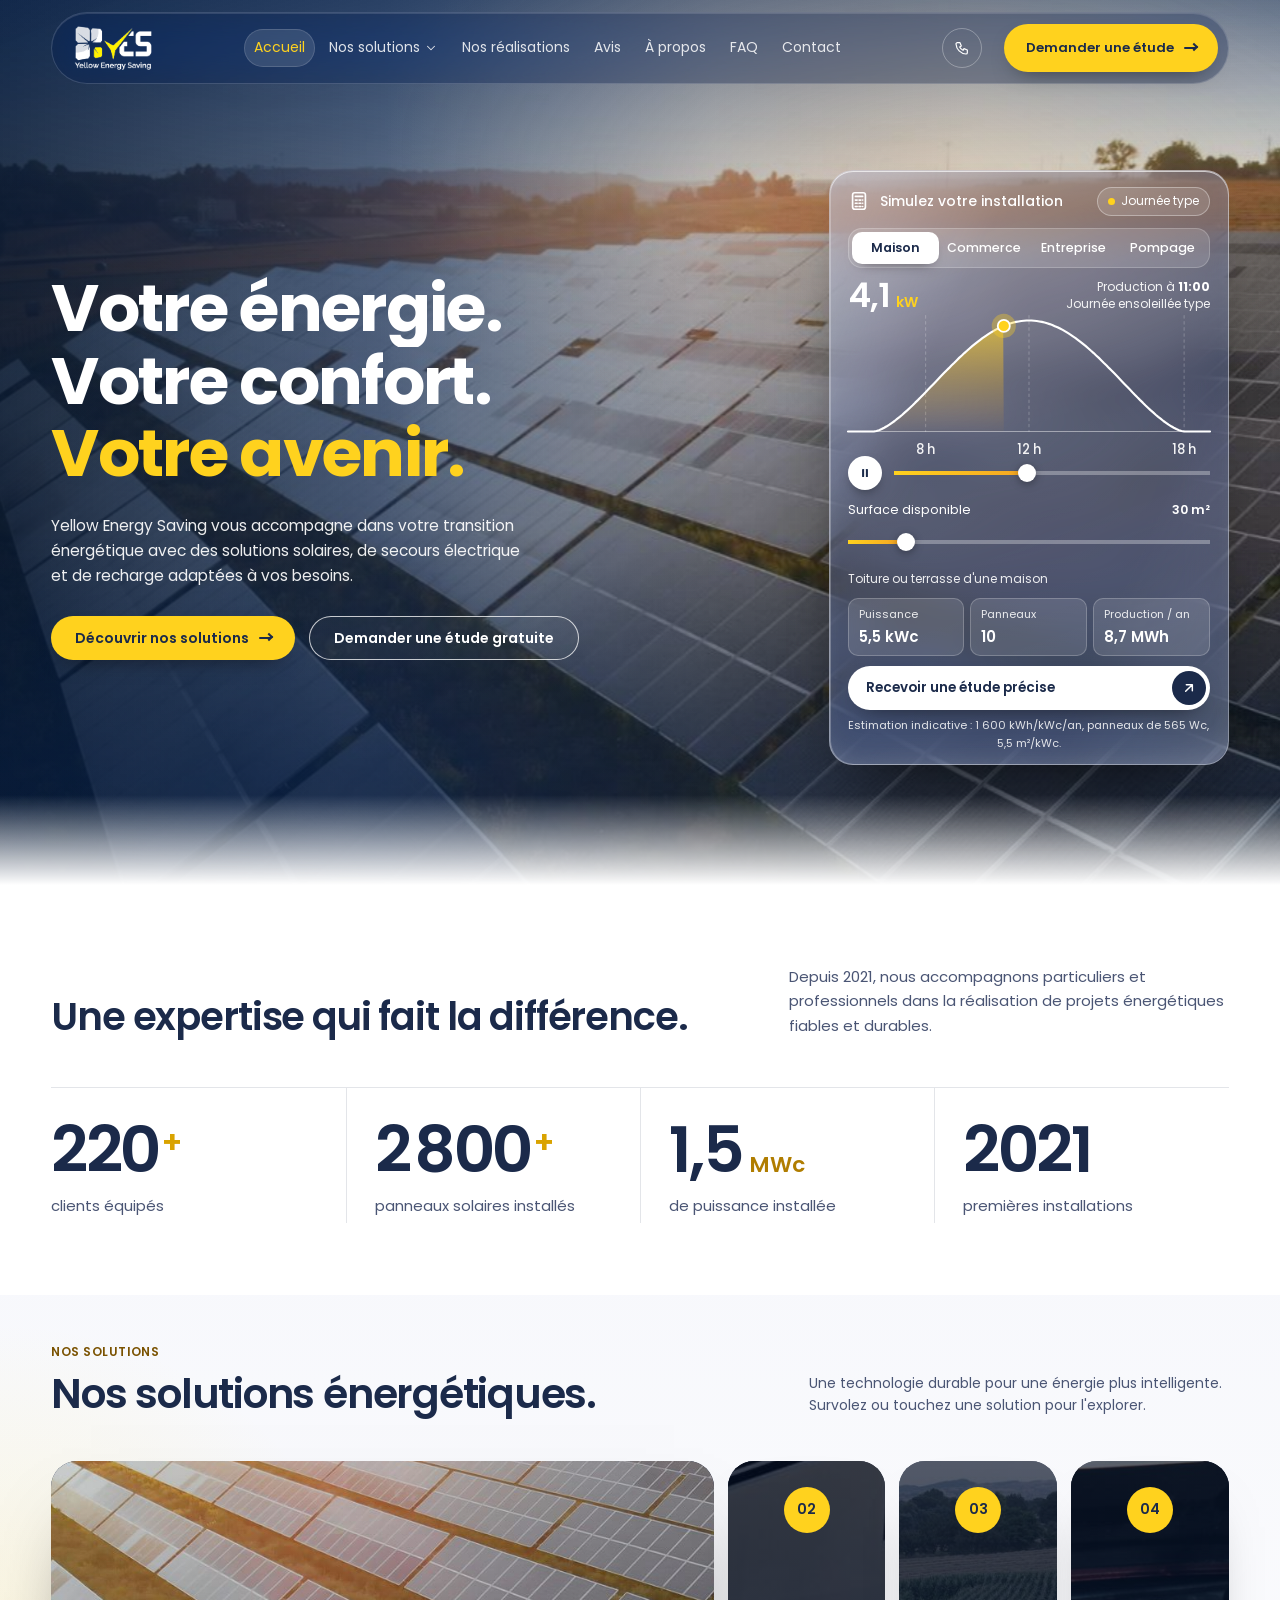
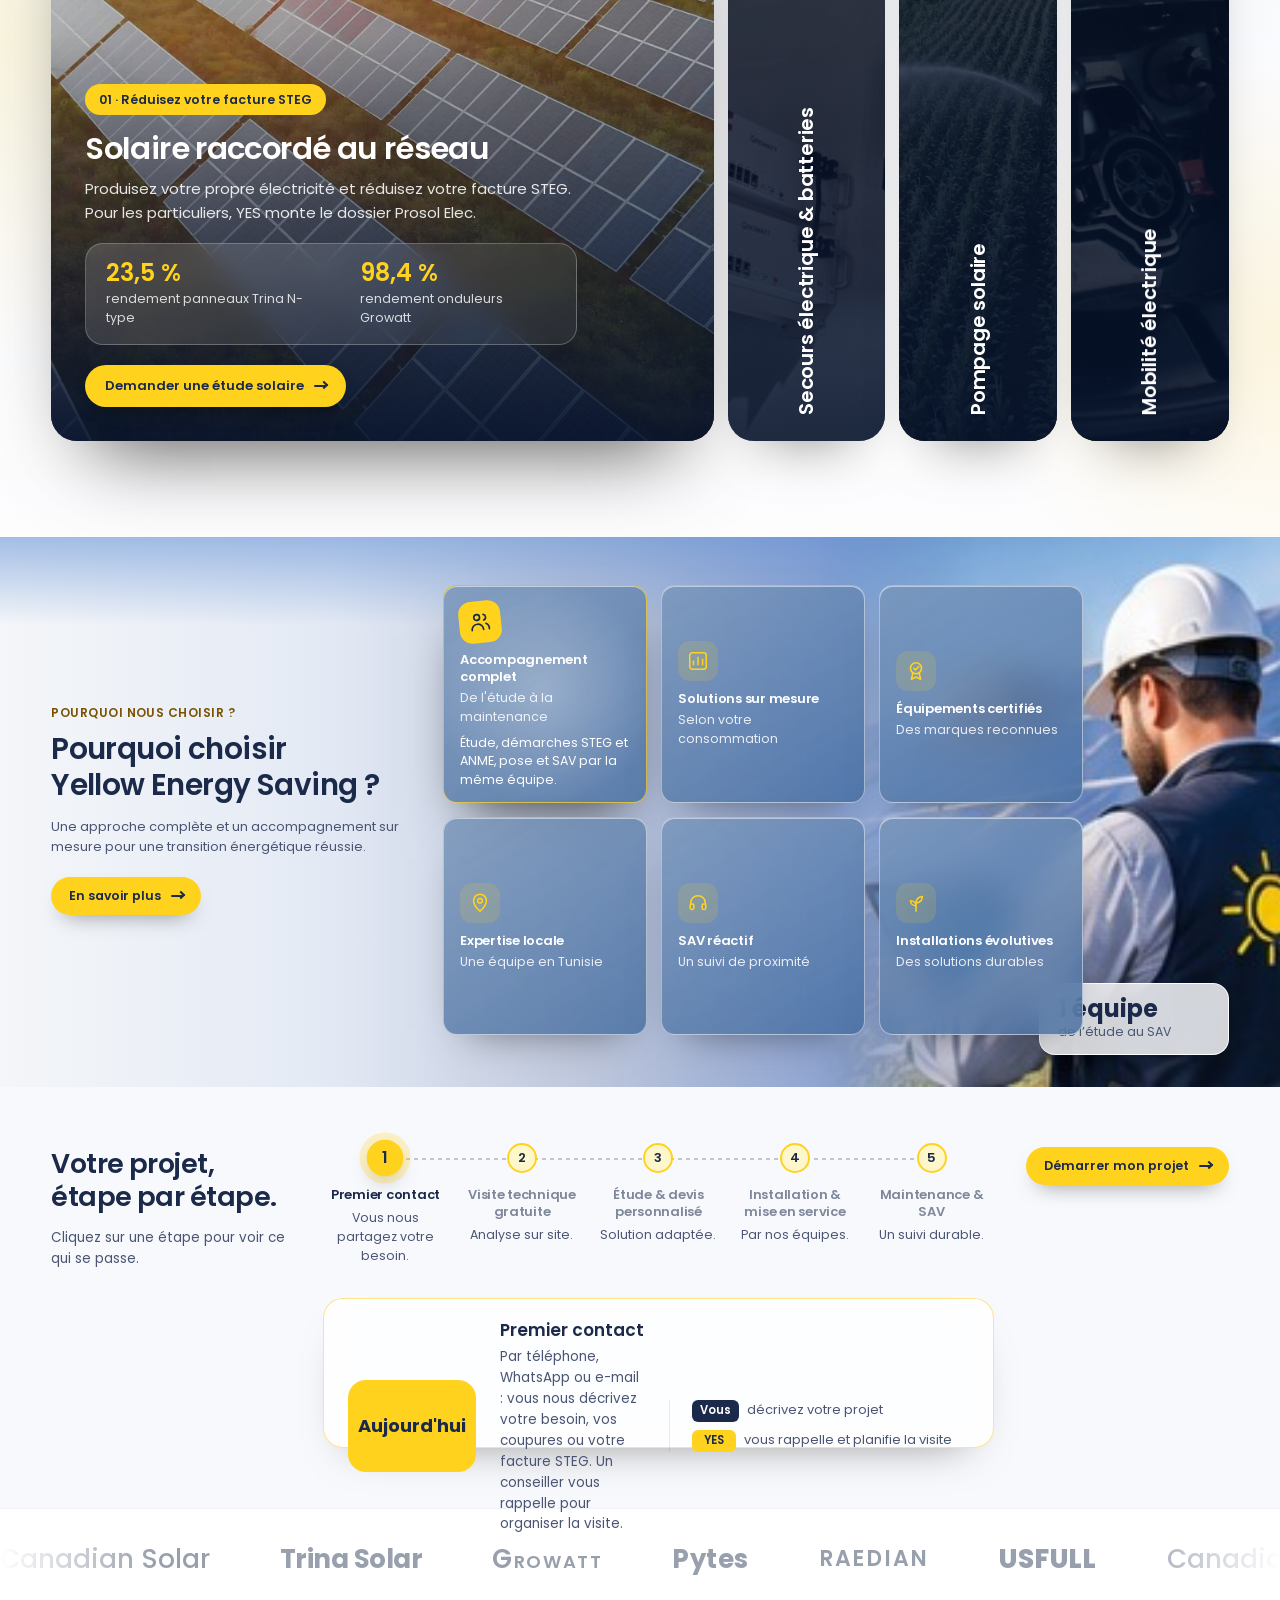
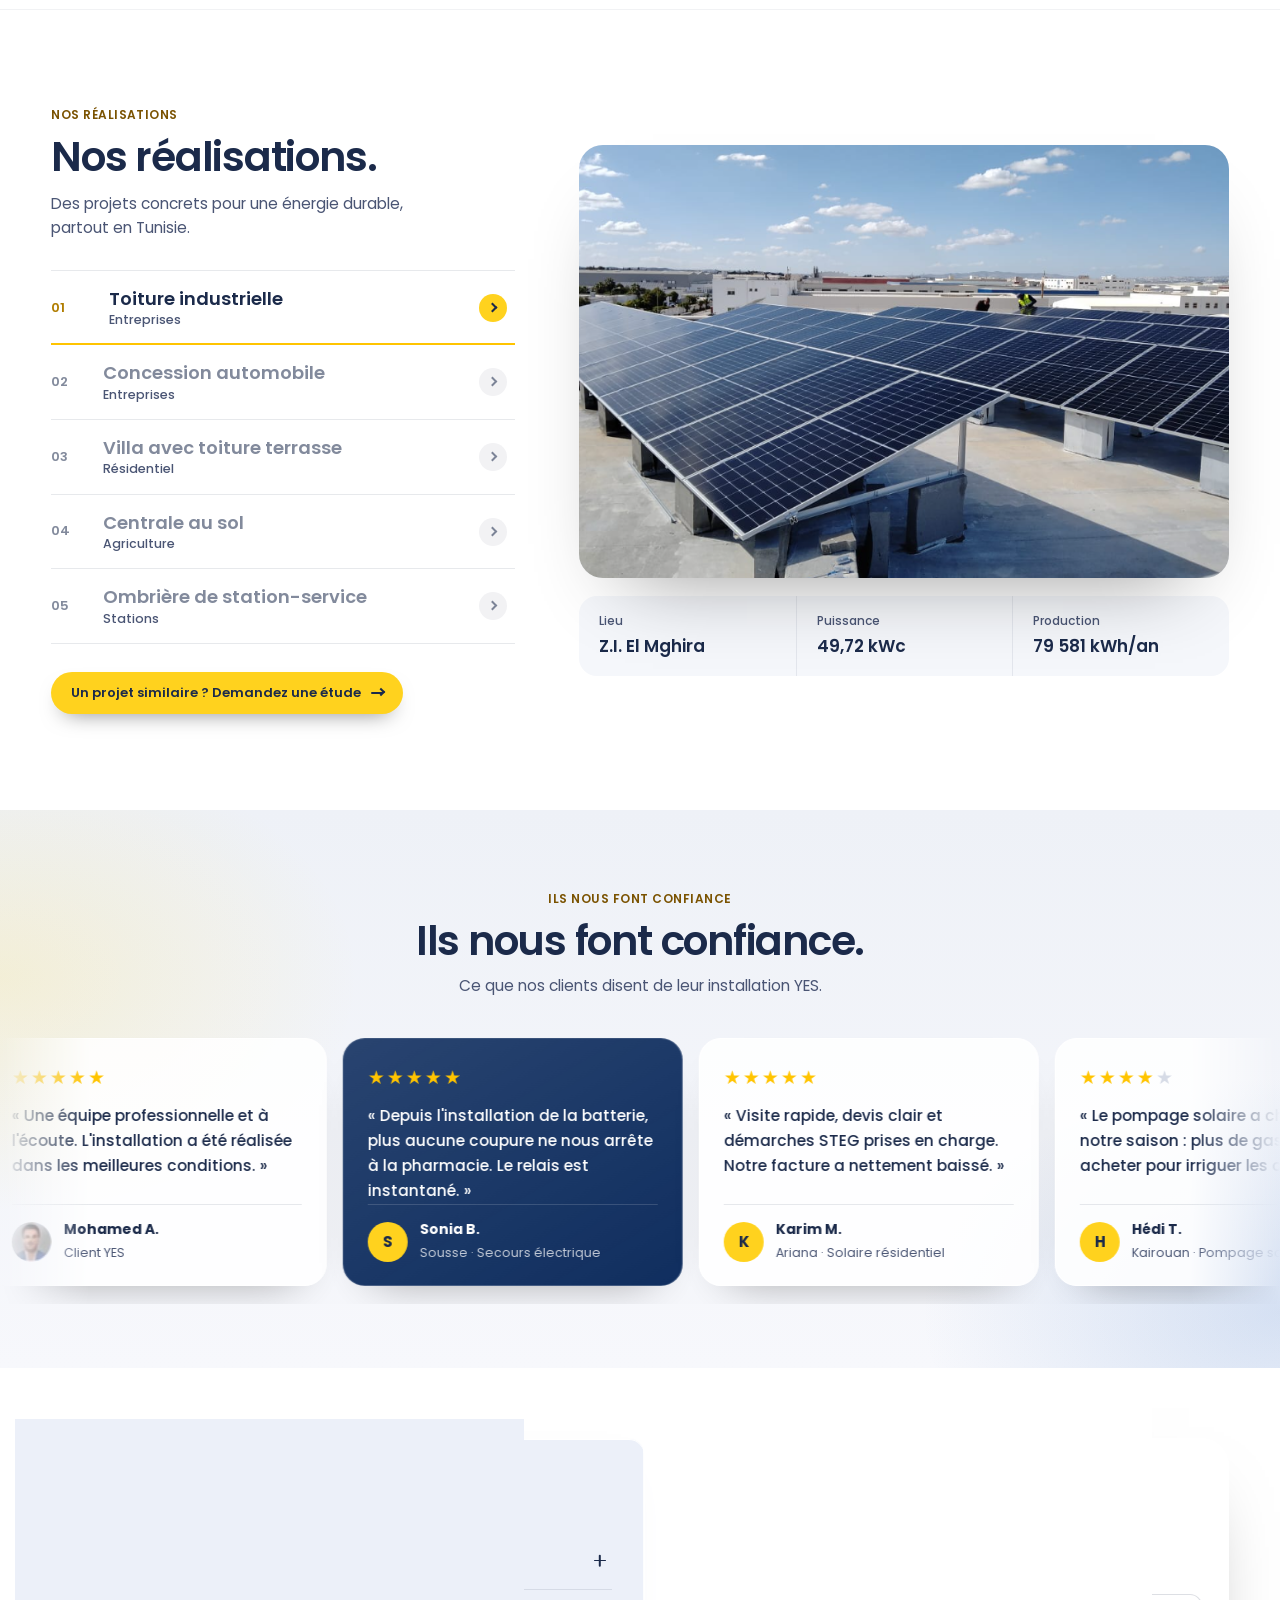
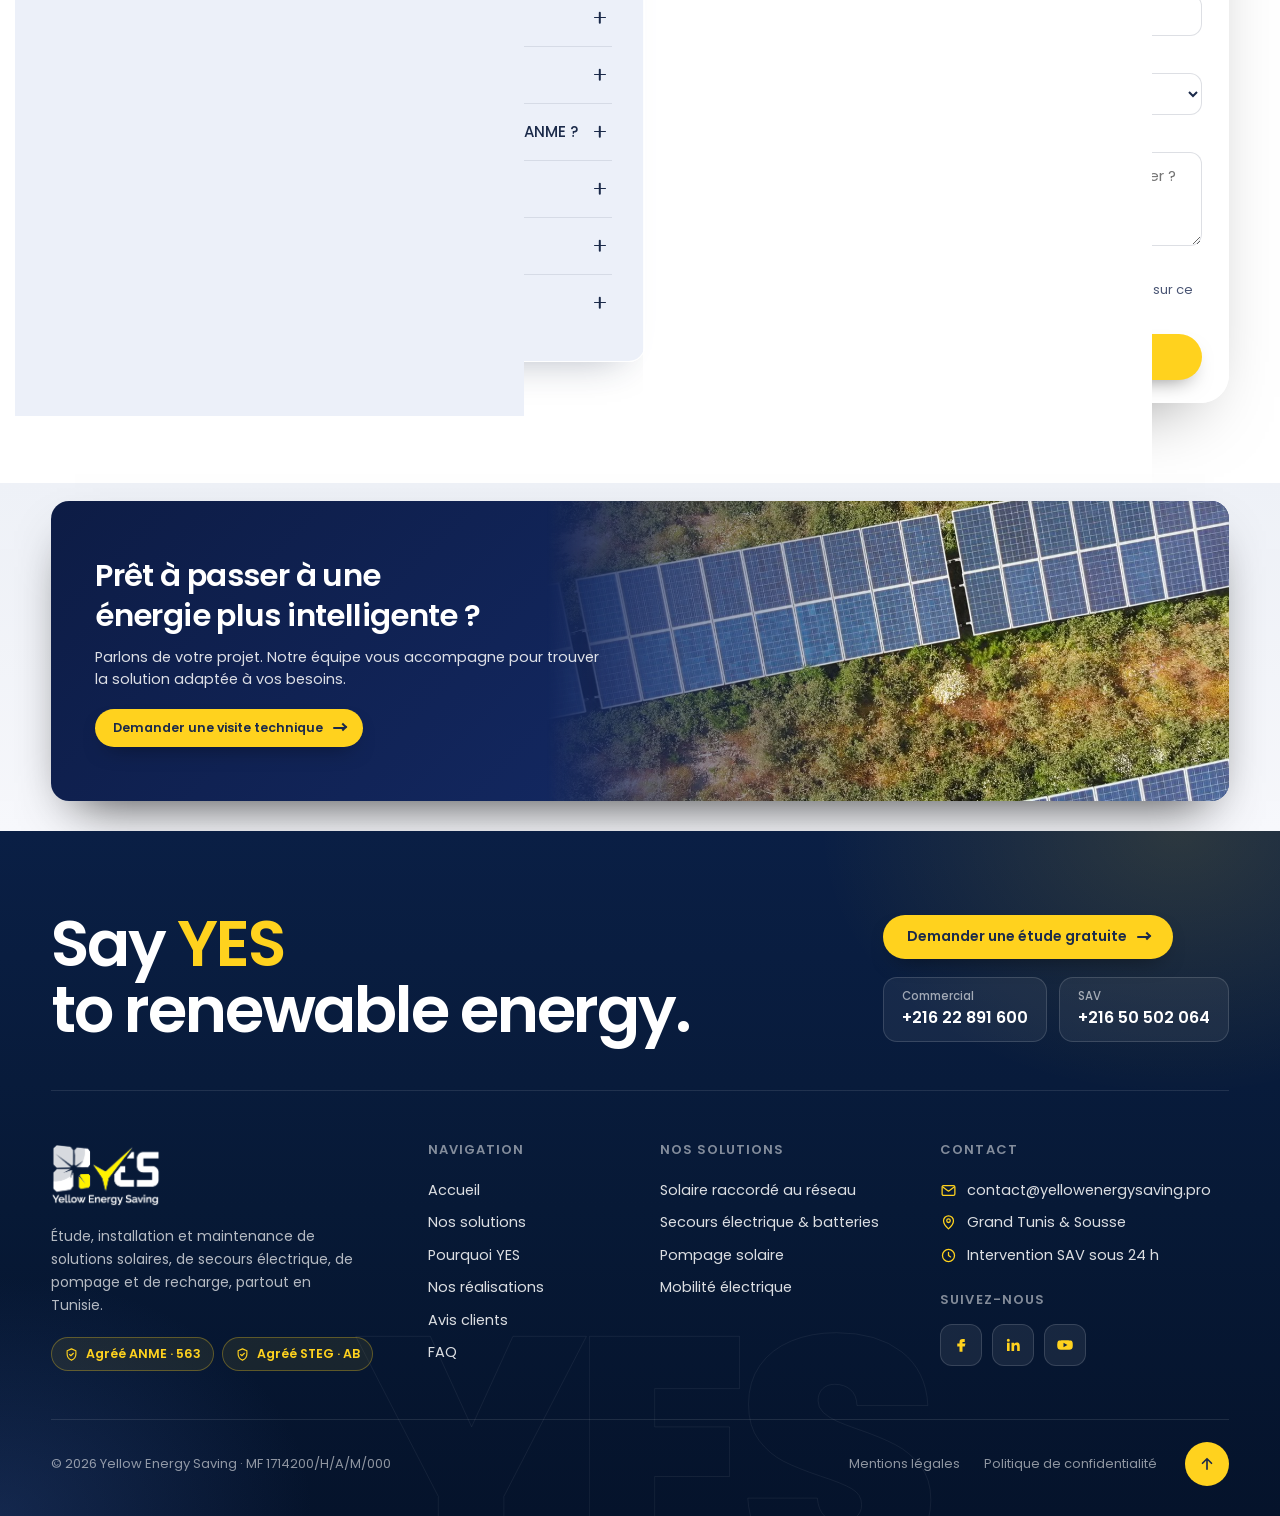
==== commit 9c06bca2: "Mise à jour : en-tête allégé, simulateur droit, étapes plus rapides, chiffres clés minimalistes, res" ====
--- a/index.html
+++ b/index.html
@@ -10,7 +10,7 @@
   <link rel="preconnect" href="https://fonts.gstatic.com" crossorigin />
   <link href="https://fonts.googleapis.com/css2?family=Poppins:ital,wght@0,400;0,500;0,600;0,700;1,400&display=swap" rel="stylesheet" />
   <link rel="icon" href="assets/img/logo-yes.png" />
-  <link rel="stylesheet" href="assets/css/styles.css?v=2" />
+  <link rel="stylesheet" href="assets/css/styles.css?v=3" />
   <script>document.documentElement.classList.add("js");</script>
 </head>
 <body>
@@ -18,19 +18,6 @@
 
   <!-- ================= En-tête premium ================= -->
   <header class="header phead" data-header>
-    <div class="phead__strip">
-      <div class="container phead__strip-inner">
-        <p class="phead__trust">
-          <span><svg viewBox="0 0 24 24" aria-hidden="true"><path d="M12 3 5 6v5c0 4.5 3 8.2 7 10 4-1.8 7-5.5 7-10V6z" /><path d="m9 12 2 2 4-4" /></svg>Installateur agréé ANME &amp; STEG</span>
-          <span class="phead__dot" aria-hidden="true"></span>
-          <span>Présence dans toute la Tunisie</span>
-        </p>
-        <p class="phead__quick">
-          <a href="tel:+21650502064">SAV : +216 50 502 064</a>
-          <a href="mailto:contact@yellowenergysaving.pro">contact@yellowenergysaving.pro</a>
-        </p>
-      </div>
-    </div>
 
     <div class="container">
       <div class="header__bar phead__bar">
@@ -708,6 +695,6 @@
     <p class="pfoot__mark" aria-hidden="true">YES</p>
   </footer>
 
-  <script src="assets/js/main.js" defer></script>
+  <script src="assets/js/main.js?v=3" defer></script>
 </body>
 </html>
--- a/assets/css/styles.css
+++ b/assets/css/styles.css
@@ -6675,3 +6675,24 @@
     linear-gradient(180deg, rgba(6, 33, 75, 0.6) 0%, rgba(6, 33, 75, 0.08) 22%, transparent 60%, rgba(6, 33, 75, 0.35) 88%, rgba(6, 33, 75, 0.2) 100%),
     linear-gradient(90deg, rgba(4, 22, 49, 0.86) 0%, rgba(6, 33, 75, 0.64) 30%, rgba(6, 33, 75, 0.2) 56%, rgba(6, 33, 75, 0.04) 76%);
 }
+
+/* Simulateur : carte droite, sans inclinaison 3D */
+.sim-stage {
+  perspective: none;
+}
+.sim,
+.sim:hover {
+  transform: none;
+}
+
+/* Étapes : transitions plus rapides */
+.steps--live .steps__line span,
+.journey__runner {
+  transition-duration: 420ms;
+}
+.jpanel.is-active {
+  animation-duration: 320ms;
+}
+.steps--live .num {
+  transition-duration: 250ms;
+}
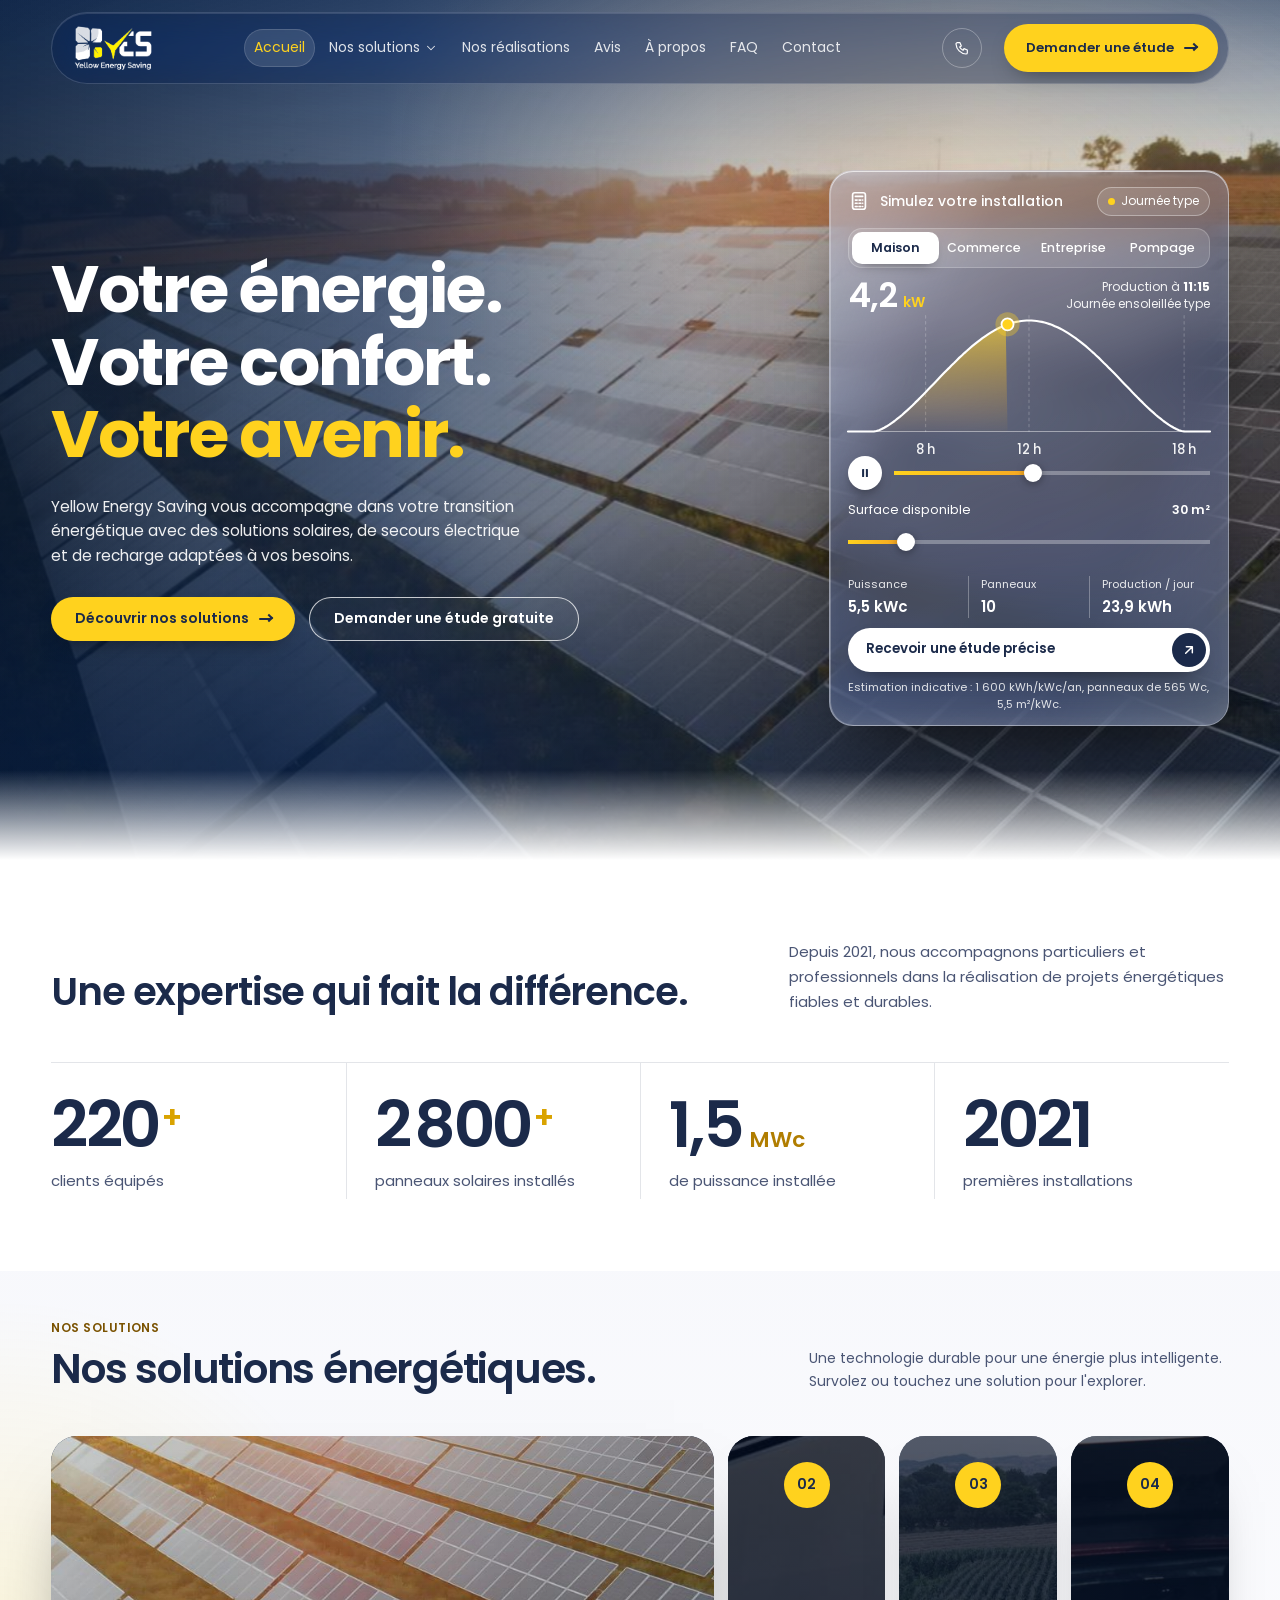
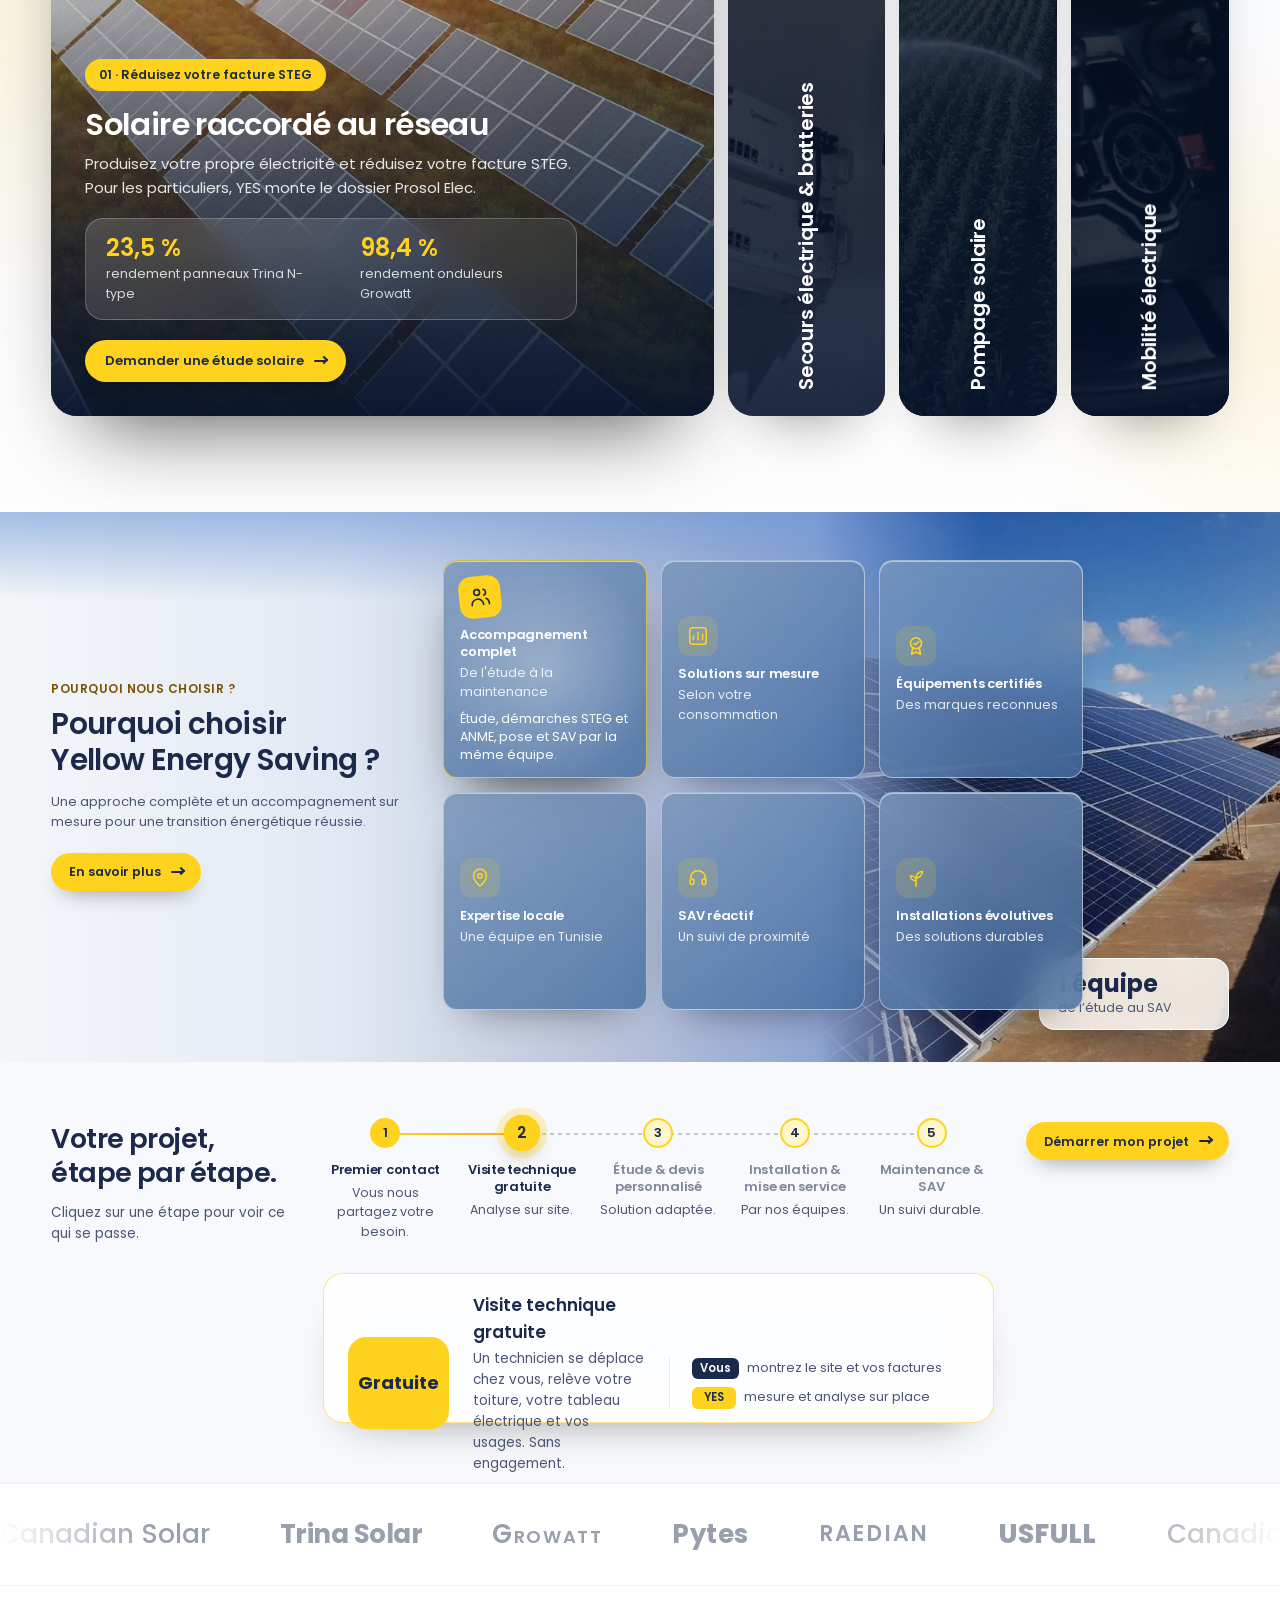
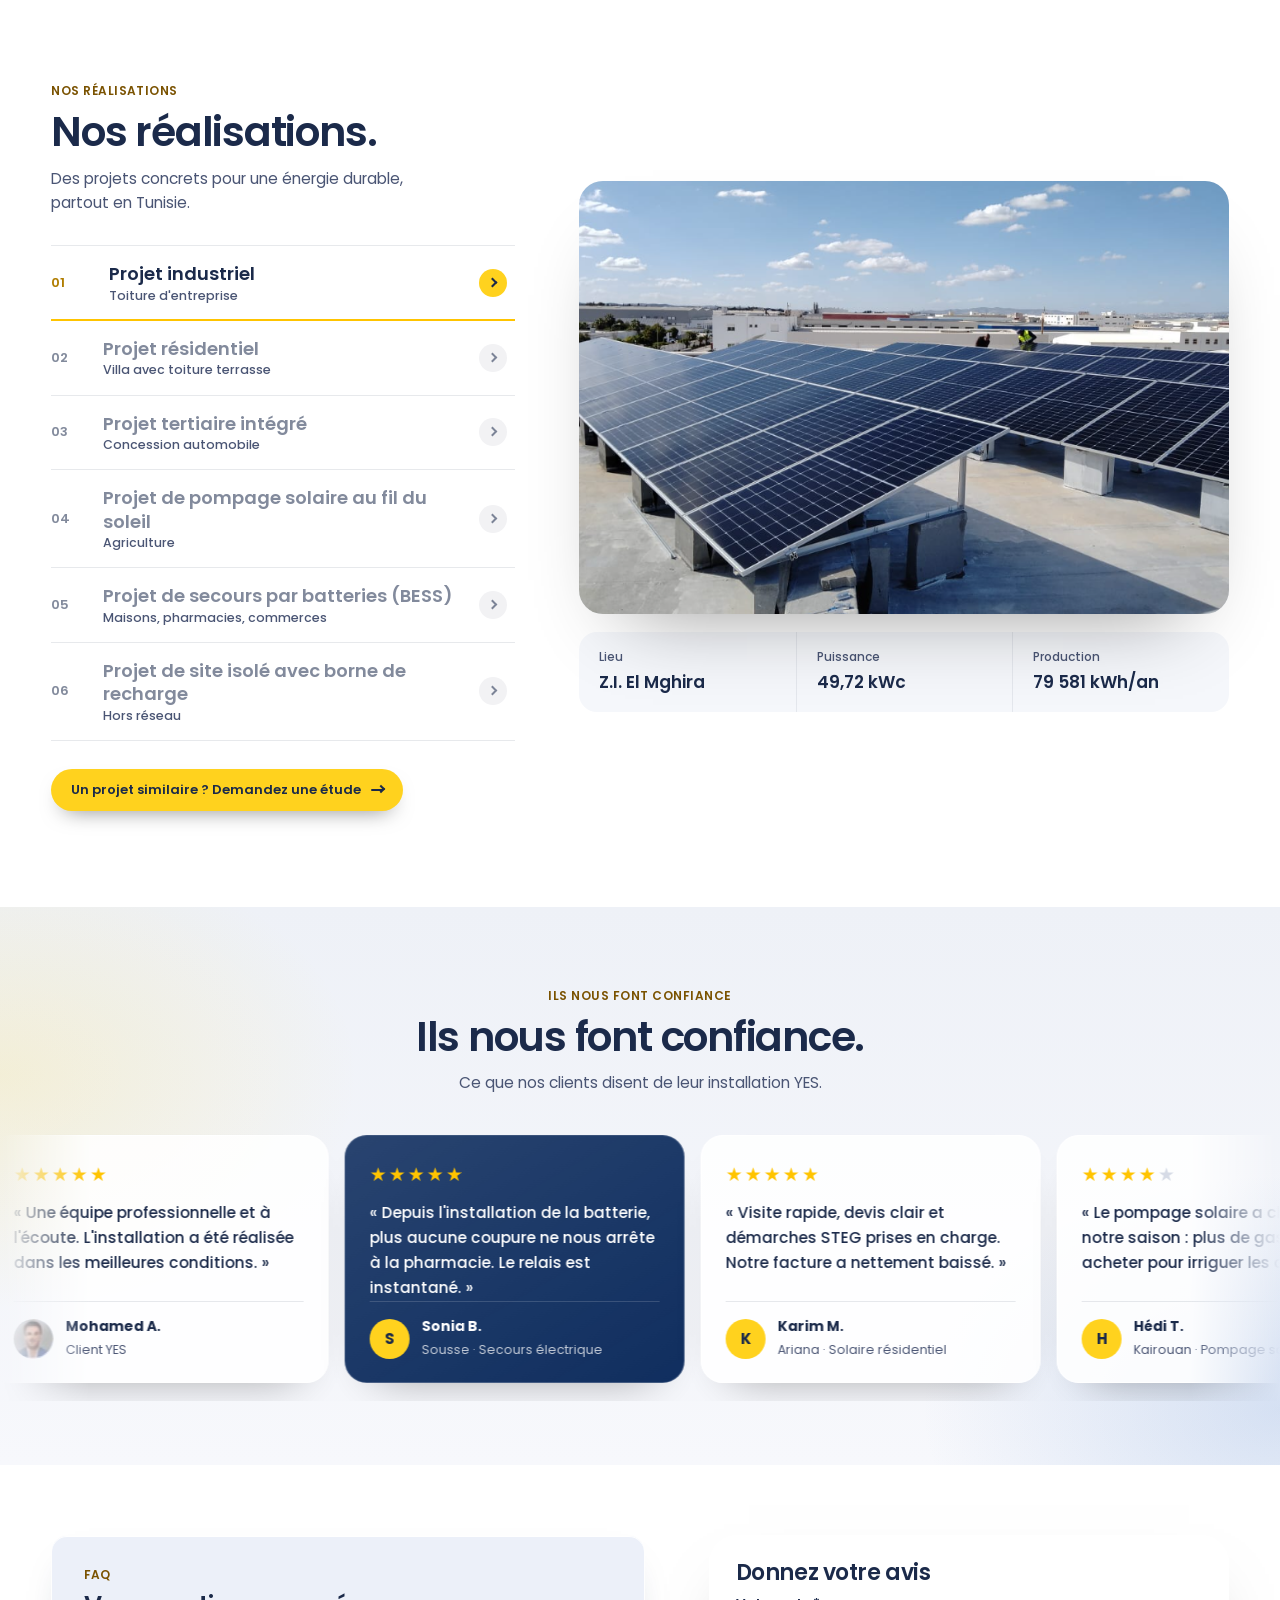
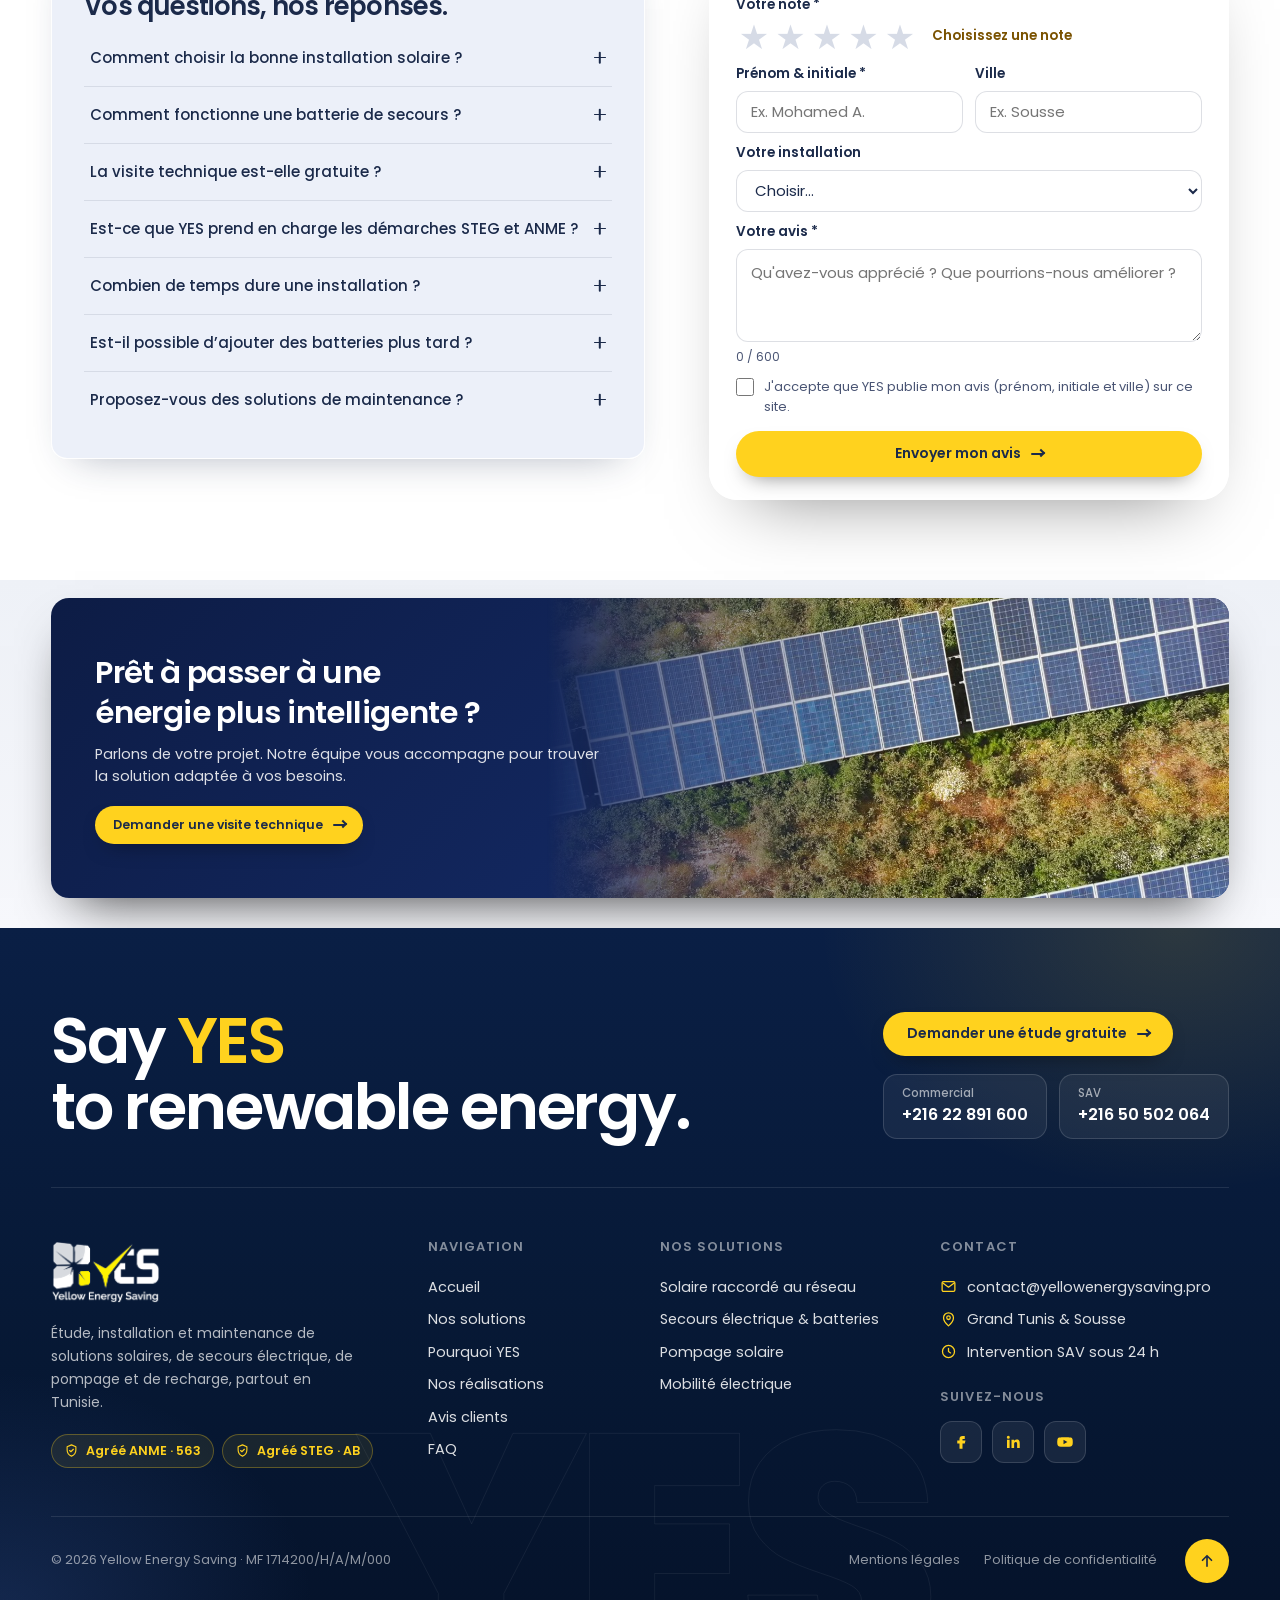
==== commit 29df29a6: "Simulateur en production/jour et réalisations réorganisées - Simulateur : production moyenne par jou" ====
--- a/index.html
+++ b/index.html
@@ -10,7 +10,7 @@
   <link rel="preconnect" href="https://fonts.gstatic.com" crossorigin />
   <link href="https://fonts.googleapis.com/css2?family=Poppins:ital,wght@0,400;0,500;0,600;0,700;1,400&display=swap" rel="stylesheet" />
   <link rel="icon" href="assets/img/logo-yes.png" />
-  <link rel="stylesheet" href="assets/css/styles.css?v=3" />
+  <link rel="stylesheet" href="assets/css/styles.css?v=4" />
   <script>document.documentElement.classList.add("js");</script>
 </head>
 <body>
@@ -129,13 +129,12 @@
             <div class="sim__area">
               <div class="sim__row"><label for="sim-area">Surface disponible</label><strong data-sim-area-out>30 m²</strong></div>
               <input id="sim-area" type="range" class="range" data-sim-area />
-              <p class="sim__hint" data-sim-hint>Toiture ou terrasse d'une maison</p>
             </div>
 
             <dl class="sim__stats">
               <div><dt>Puissance</dt><dd data-sim-kwc>5,5 kWc</dd></div>
               <div><dt>Panneaux</dt><dd data-sim-modules>10</dd></div>
-              <div><dt>Production / an</dt><dd data-sim-yearly>8,7 MWh</dd></div>
+              <div><dt>Production / jour</dt><dd data-sim-daily>23,9 kWh</dd></div>
             </dl>
 
             <a href="#contact" class="sim__cta" data-sim-cta>
@@ -259,7 +258,7 @@
 
     <!-- ================= Pourquoi ================= -->
     <section class="why" id="apropos" aria-labelledby="why-title">
-      <div class="why__photo"><img src="assets/img/technicien.jpg" alt="" width="324" height="204" loading="lazy" />
+      <div class="why__photo"><img src="assets/img/why-toiture.jpg" alt="" width="960" height="720" loading="lazy" />
         <p class="why__badge" aria-live="polite"><strong data-why-v>1 équipe</strong><span data-why-l>de l’étude au SAV</span></p>
       </div>
       <div class="container why__inner">
@@ -424,27 +423,32 @@
             <li><button type="button" role="tab" aria-selected="true" aria-controls="showcase-view"
               data-img="assets/img/real-industrie.png" data-alt="Toiture industrielle couverte de 88 modules bifaciaux"
               data-facts="Lieu|Z.I. El Mghira;;Puissance|49,72 kWc;;Production|79 581 kWh/an">
-              <span class="plist__num">01</span><span class="plist__name">Toiture industrielle<small>Entreprises</small></span><span class="plist__arrow" aria-hidden="true"></span>
-            </button></li>
-            <li><button type="button" role="tab" aria-selected="false" tabindex="-1" aria-controls="showcase-view"
-              data-img="assets/img/real-concession.png" data-alt="Toiture d'une concession automobile équipée de panneaux solaires"
-              data-facts="Lieu|Z.I. Mghira;;Puissance|35,52 kWc;;Secteur|Automobile">
-              <span class="plist__num">02</span><span class="plist__name">Concession automobile<small>Entreprises</small></span><span class="plist__arrow" aria-hidden="true"></span>
+              <span class="plist__num">01</span><span class="plist__name">Projet industriel<small>Toiture d'entreprise</small></span><span class="plist__arrow" aria-hidden="true"></span>
             </button></li>
             <li><button type="button" role="tab" aria-selected="false" tabindex="-1" aria-controls="showcase-view"
               data-img="assets/img/real-villa.jpg" data-alt="Panneaux solaires posés par YES sur la terrasse d'une villa"
               data-facts="Type|Toiture terrasse;;Client|Particulier;;Secteur|Résidentiel">
-              <span class="plist__num">03</span><span class="plist__name">Villa avec toiture terrasse<small>Résidentiel</small></span><span class="plist__arrow" aria-hidden="true"></span>
+              <span class="plist__num">02</span><span class="plist__name">Projet résidentiel<small>Villa avec toiture terrasse</small></span><span class="plist__arrow" aria-hidden="true"></span>
             </button></li>
             <li><button type="button" role="tab" aria-selected="false" tabindex="-1" aria-controls="showcase-view"
-              data-img="assets/img/real-agricole.jpg" data-alt="Installation solaire au sol sur une exploitation agricole"
-              data-facts="Type|Centrale au sol;;Usage|Pompage solaire;;Secteur|Agriculture">
-              <span class="plist__num">04</span><span class="plist__name">Centrale au sol<small>Agriculture</small></span><span class="plist__arrow" aria-hidden="true"></span>
+              data-img="assets/img/real-concession.png" data-alt="Toiture d'une concession automobile équipée de panneaux solaires"
+              data-facts="Lieu|Z.I. Mghira;;Puissance|35,52 kWc;;Production|53 635 kWh/an">
+              <span class="plist__num">03</span><span class="plist__name">Projet tertiaire intégré<small>Concession automobile</small></span><span class="plist__arrow" aria-hidden="true"></span>
             </button></li>
             <li><button type="button" role="tab" aria-selected="false" tabindex="-1" aria-controls="showcase-view"
-              data-img="assets/img/real-station.jpg" data-alt="Ombrière solaire d'une station-service"
-              data-facts="Type|Ombrière solaire;;Secteur|Station-service;;Usage|Production solaire">
-              <span class="plist__num">05</span><span class="plist__name">Ombrière de station-service<small>Stations</small></span><span class="plist__arrow" aria-hidden="true"></span>
+              data-img="assets/img/real-pompage.jpg" data-alt="Panneaux solaires posés au sol au milieu des oliviers"
+              data-facts="Usage|Irrigation;;Pompes|Jusqu'à 20 CV;;Énergie|Soleil">
+              <span class="plist__num">04</span><span class="plist__name">Projet de pompage solaire au fil du soleil<small>Agriculture</small></span><span class="plist__arrow" aria-hidden="true"></span>
+            </button></li>
+            <li><button type="button" role="tab" aria-selected="false" tabindex="-1" aria-controls="showcase-view"
+              data-img="assets/img/real-secours.jpg" data-alt="Batteries lithium et onduleur installés au mur pour le secours électrique"
+              data-facts="Bascule|Moins de 20 ms;;Batteries|Lithium;;Usage|Coupures STEG">
+              <span class="plist__num">05</span><span class="plist__name">Projet de secours par batteries (BESS)<small>Maisons, pharmacies, commerces</small></span><span class="plist__arrow" aria-hidden="true"></span>
+            </button></li>
+            <li><button type="button" role="tab" aria-selected="false" tabindex="-1" aria-controls="showcase-view"
+              data-img="assets/img/real-borne.jpg" data-alt="Bornes de recharge murales pour voitures électriques sur un parking"
+              data-facts="Site|Non raccordé;;Alimentation|Batteries;;Recharge|Bornes RAEDIAN">
+              <span class="plist__num">06</span><span class="plist__name">Projet de site isolé avec borne de recharge<small>Hors réseau</small></span><span class="plist__arrow" aria-hidden="true"></span>
             </button></li>
           </ol>
 
@@ -695,6 +699,6 @@
     <p class="pfoot__mark" aria-hidden="true">YES</p>
   </footer>
 
-  <script src="assets/js/main.js?v=3" defer></script>
+  <script src="assets/js/main.js?v=4" defer></script>
 </body>
 </html>
--- a/assets/css/styles.css
+++ b/assets/css/styles.css
@@ -1935,22 +1935,20 @@
   font-weight: 600;
   font-variant-numeric: tabular-nums;
 }
-.sim__hint {
-  margin-top: 10px;
-  font-size: 12.5px;
-  color: rgba(255, 255, 255, 0.9);
-}
 .sim__stats {
   display: grid;
-  grid-template-columns: repeat(3, 1fr);
+  grid-template-columns: repeat(3, minmax(0, 1fr));
   gap: 8px;
   margin-top: 14px;
 }
 .sim__stats div {
-  padding: 10px 12px;
-  border-radius: 12px;
-  background: rgba(255, 255, 255, 0.12);
-  border: 1px solid rgba(255, 255, 255, 0.22);
+  min-width: 0;
+  padding-left: 12px;
+  border-left: 1px solid rgba(255, 255, 255, 0.3);
+}
+.sim__stats div:first-child {
+  padding-left: 0;
+  border-left: 0;
 }
 .sim__stats dt {
   font-size: 12px;
@@ -2029,9 +2027,6 @@
 @media (max-width: 640px) {
   .sim {
     padding: 18px 14px 12px;
-  }
-  .sim__stats div {
-    padding: 9px 8px;
   }
   .sim__stats dt {
     font-size: 11px;
@@ -6336,17 +6331,9 @@
   margin-bottom: 8px;
   font-size: 12.5px;
 }
-.sim__hint {
-  margin-top: 6px;
-  font-size: 12px;
-}
 .sim__stats {
-  margin-top: 10px;
-  gap: 6px;
-}
-.sim__stats div {
-  padding: 7px 10px;
-  border-radius: 10px;
+  margin-top: 12px;
+  gap: 0;
 }
 .sim__stats dt {
   font-size: 11px;
@@ -6471,9 +6458,6 @@
   }
   .sim__stats dd {
     font-size: 13px;
-  }
-  .sim__stats div {
-    padding: 7px 6px;
   }
   .hero__title {
     font-size: 38px;
@@ -6696,3 +6680,14 @@
 .steps--live .num {
   transition-duration: 250ms;
 }
+
+/* Simulateur : sur très petit écran, les colonnes de résultats suivent leur contenu */
+@media (max-width: 380px) {
+  .sim__stats {
+    grid-template-columns: auto auto auto;
+    justify-content: space-between;
+  }
+  .sim__stats div {
+    padding-left: 8px;
+  }
+}
